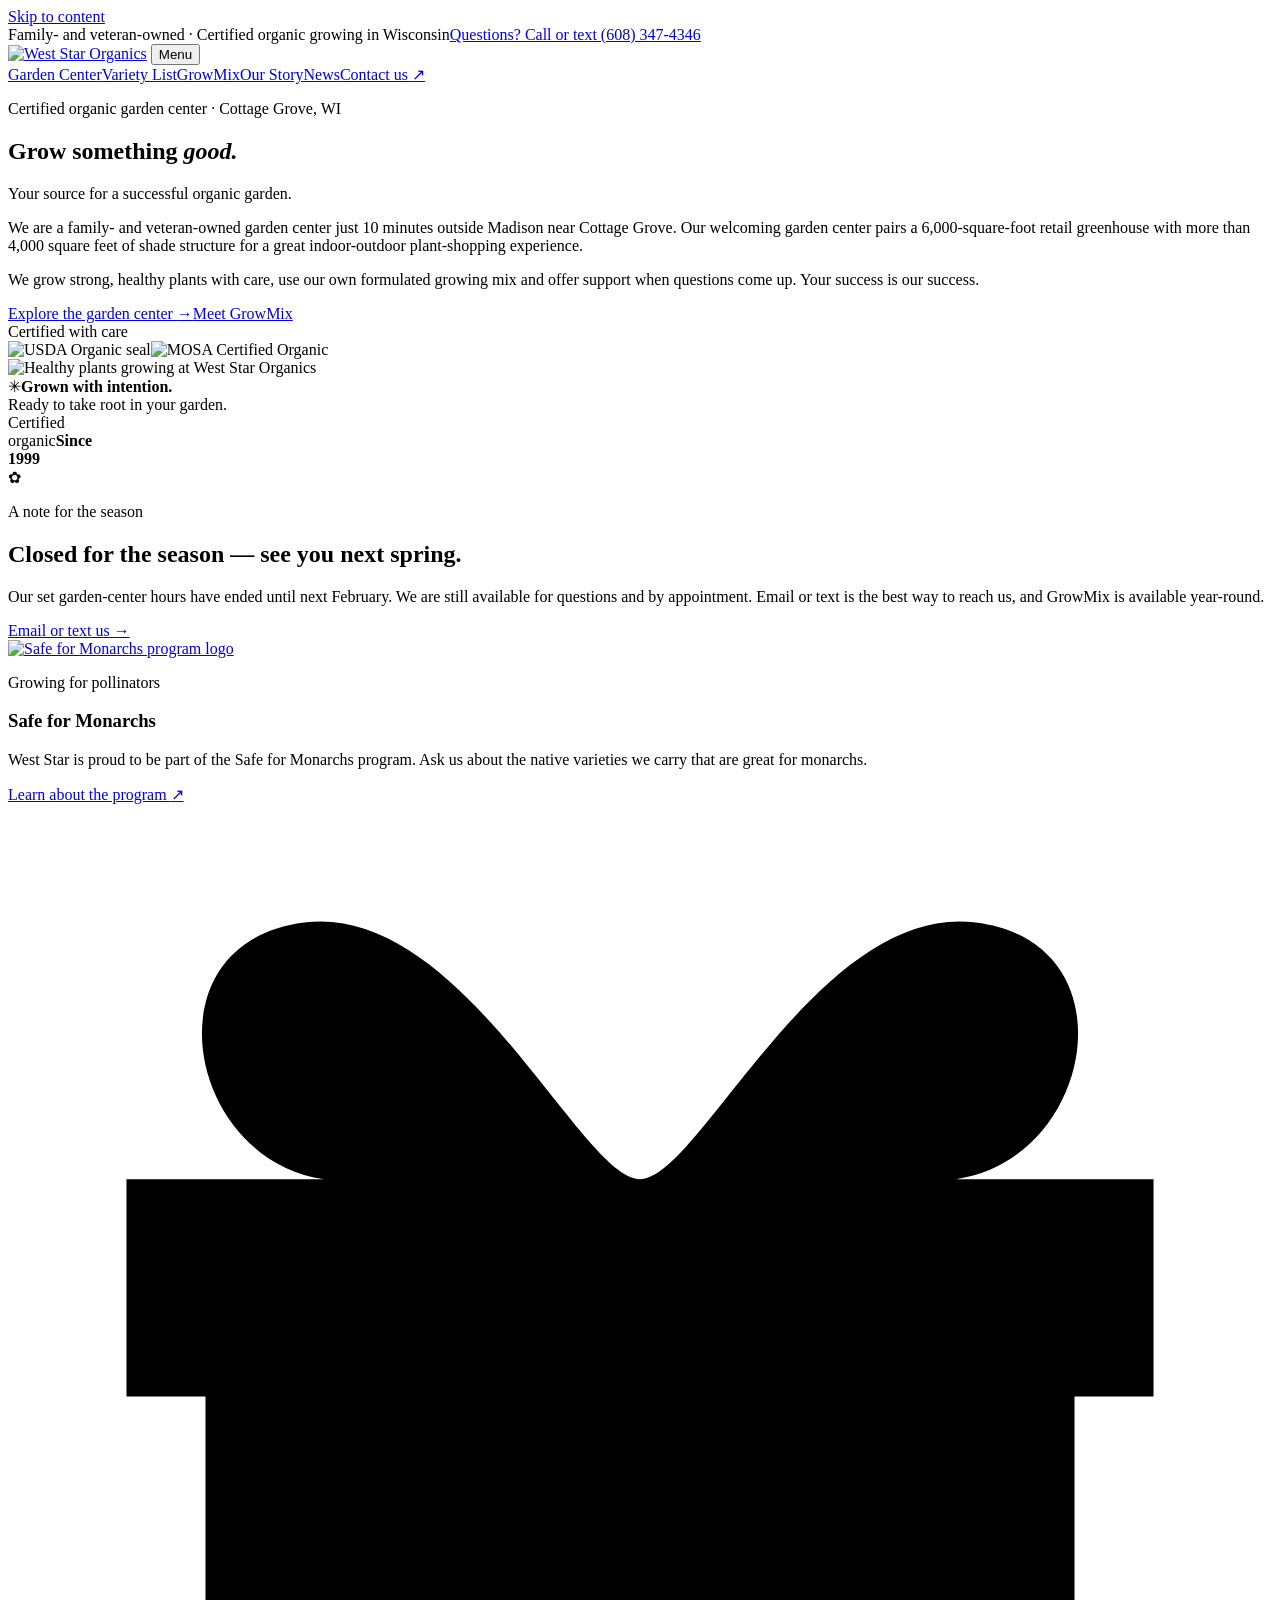
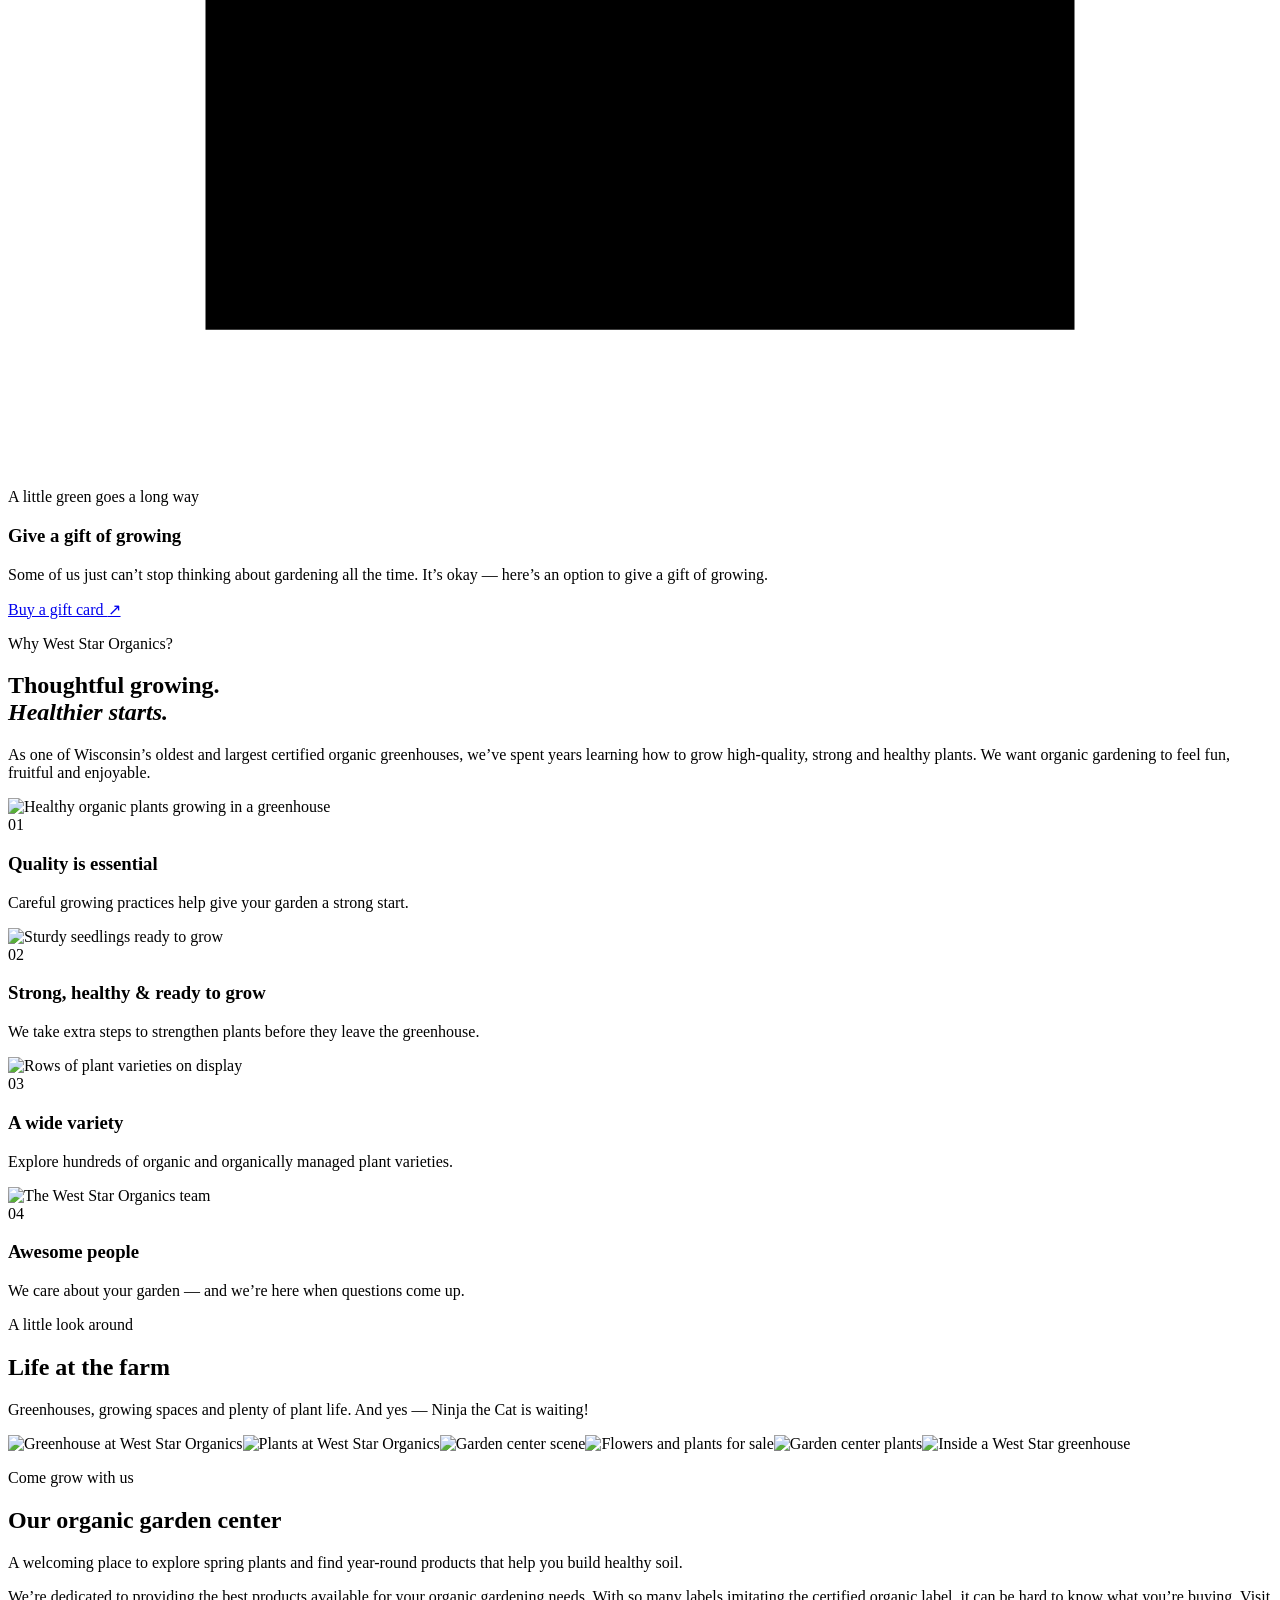
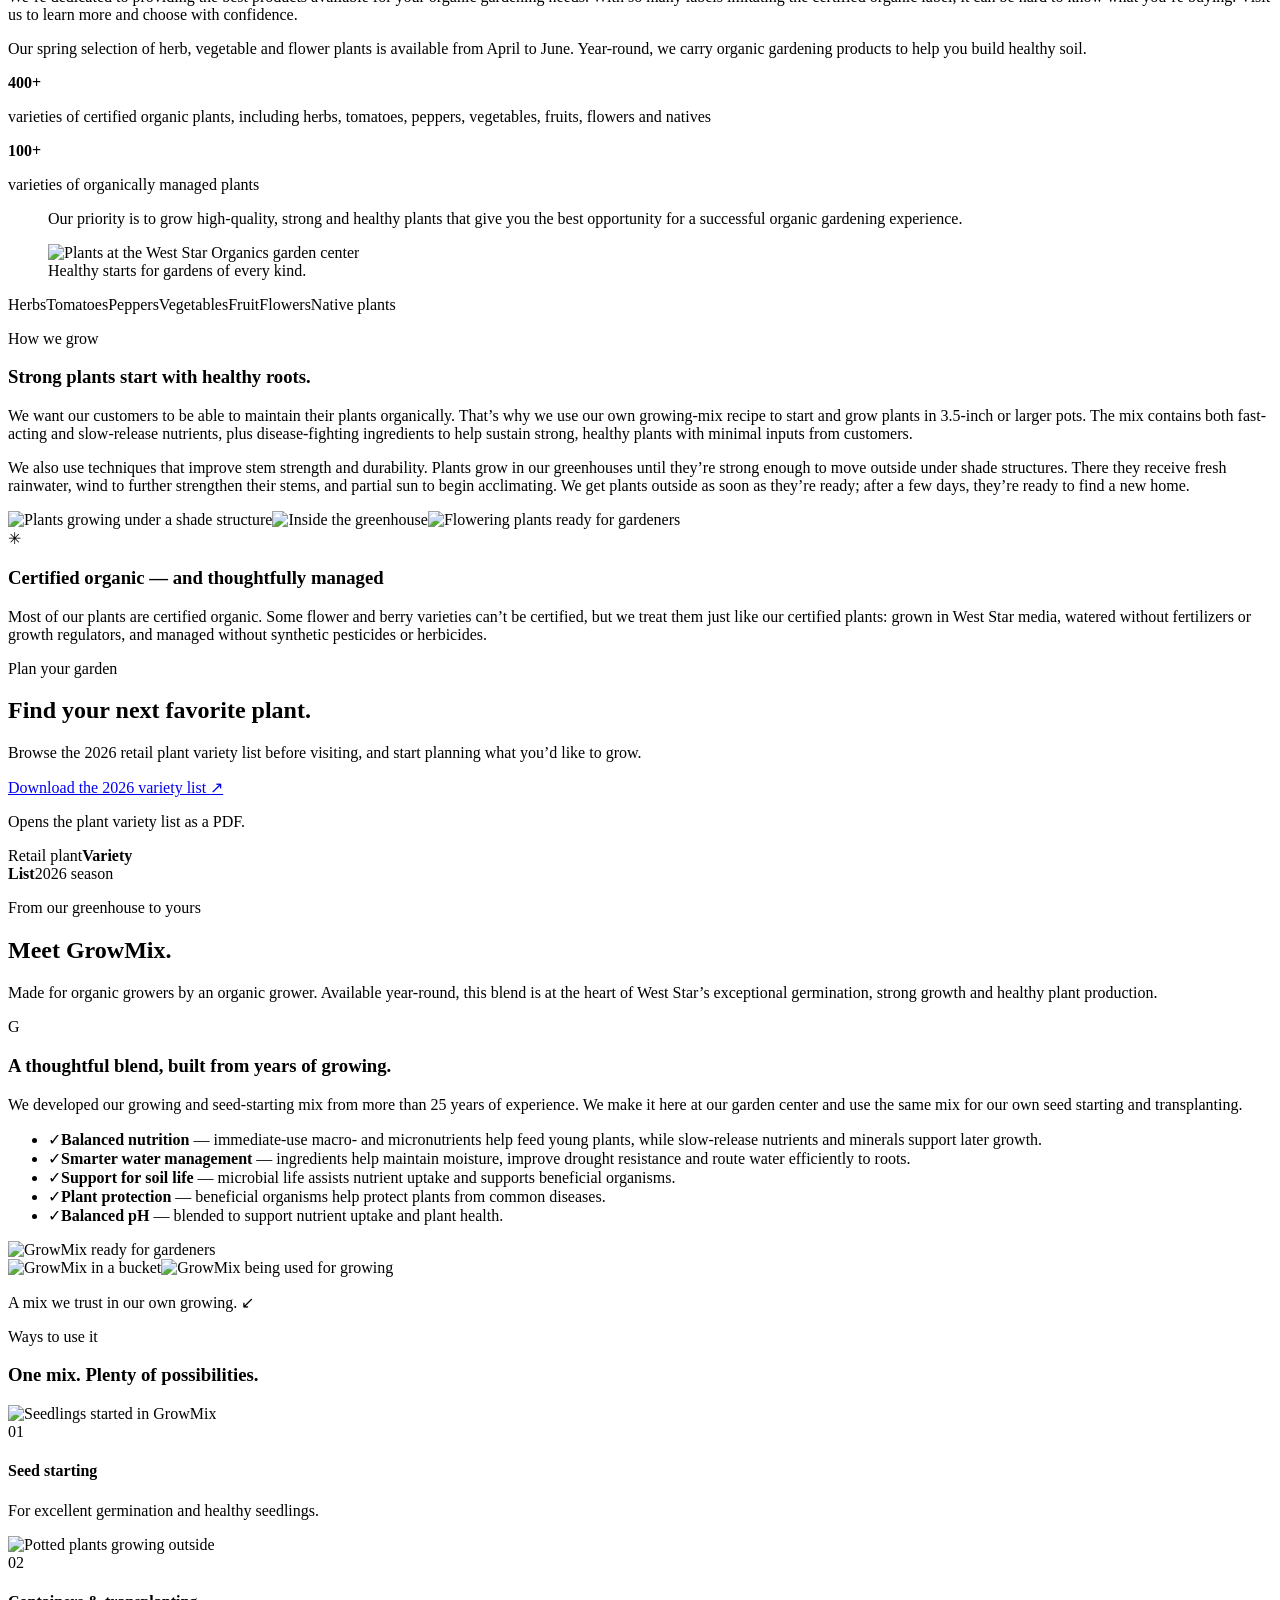
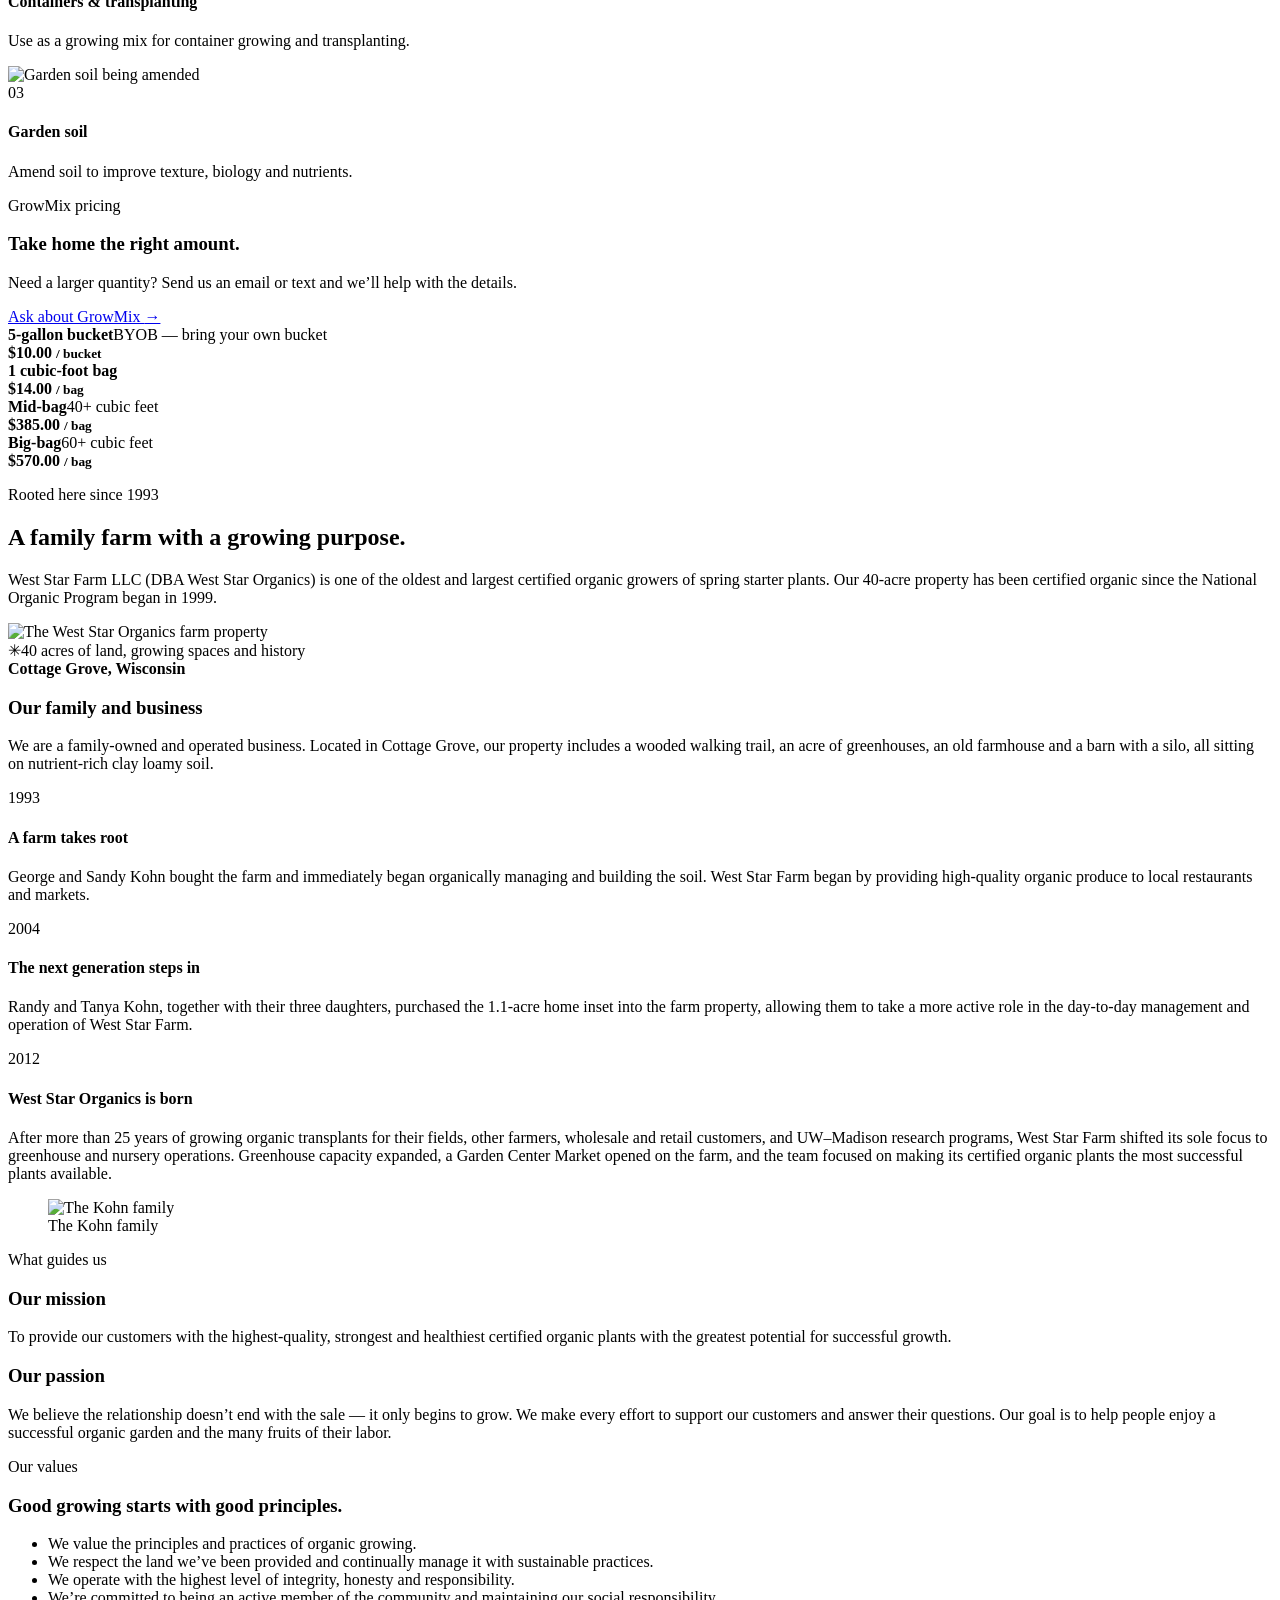
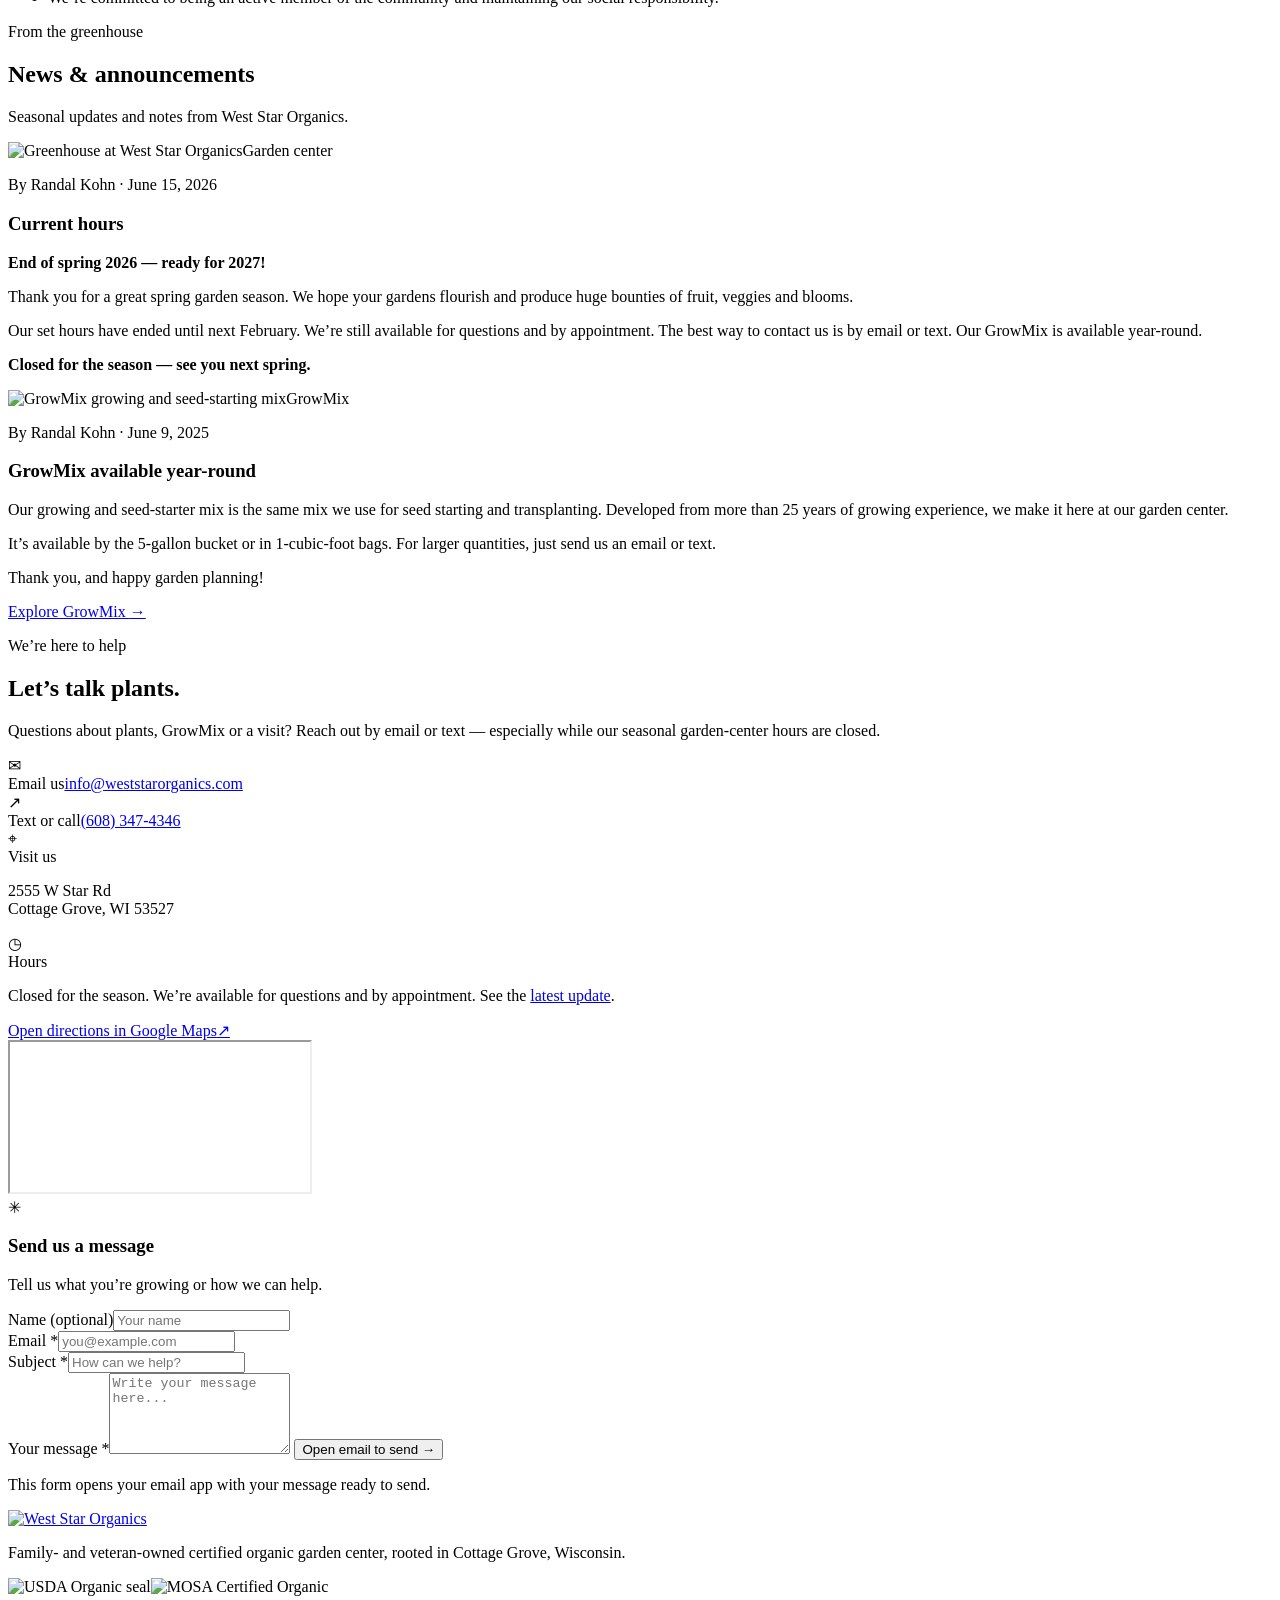
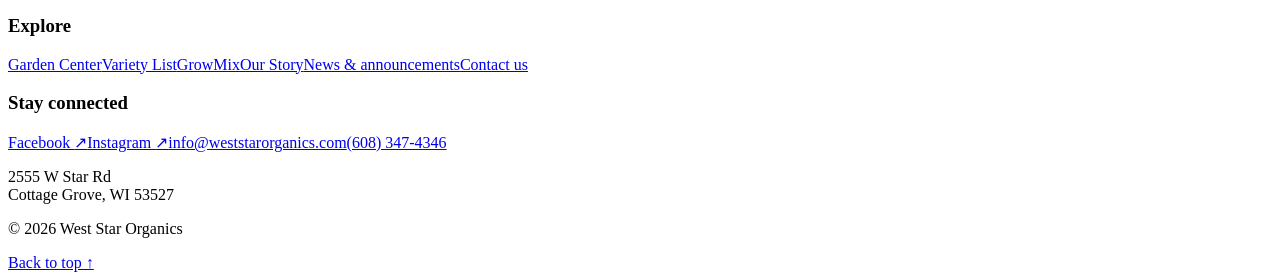
==== index.html @ 3ca97c13 "Build refreshed West Star Organics homepage" ====
<!doctype html>
<html lang="en">
<head>
  <meta charset="utf-8">
  <meta name="viewport" content="width=device-width, initial-scale=1">
  <meta name="theme-color" content="#254124">
  <title>West Star Organics | Certified Organic Plants & GrowMix</title>
  <meta name="description" content="Family- and veteran-owned certified organic garden center near Madison in Cottage Grove, Wisconsin. Explore organic herb, vegetable, fruit, flower and native plants, plus our own GrowMix, made by an organic grower.">
  <meta property="og:title" content="West Star Organics | Certified Organic Plants & GrowMix">
  <meta property="og:description" content="Your source for a successful organic garden. Locally grown organic plants, thoughtful growing practices and our year-round GrowMix.">
  <meta property="og:type" content="website">
  <link rel="preconnect" href="https://fonts.googleapis.com">
  <link rel="preconnect" href="https://fonts.gstatic.com" crossorigin>
  <link href="https://fonts.googleapis.com/css2?family=Nunito+Sans:wght@400;500;600;700;800&family=Young+Serif&display=swap" rel="stylesheet">
  <link rel="stylesheet" href="styles.css">
  <script src="script.js" defer></script>
</head>
<body>
  <a class="skip-link" href="#main">Skip to content</a>
  <div class="topline"><div class="container topline-inner"><span>Family- and veteran-owned · Certified organic growing in Wisconsin</span><a href="tel:+16083474346">Questions? Call or text (608) 347-4346</a></div></div>
  <header class="site-header">
    <div class="container header-inner">
      <a class="brand" href="#home" aria-label="West Star Organics home"><img src="https://www.weststarorganics.com/wp-content/uploads/2023/11/cropped-New_WSOLogo.gif" alt="West Star Organics"></a>
      <button class="menu-toggle" id="menuToggle" type="button" aria-expanded="false" aria-controls="primaryNav"><span class="menu-lines" aria-hidden="true"><i></i><i></i><i></i></span><span>Menu</span></button>
      <nav class="primary-nav" id="primaryNav" aria-label="Main navigation"><a href="#garden-center">Garden Center</a><a href="#variety-list">Variety List</a><a href="#growmix">GrowMix</a><a href="#about">Our Story</a><a href="#blog">News</a><a class="nav-cta" href="#contact">Contact us <span aria-hidden="true">↗</span></a></nav>
    </div>
  </header>
  <main id="main">
    <section class="hero" id="home">
      <div class="hero-orbit hero-orbit-one" aria-hidden="true"></div><div class="hero-orbit hero-orbit-two" aria-hidden="true"></div>
      <div class="container hero-layout">
        <div class="hero-copy">
          <p class="eyebrow"><span class="eyebrow-dot"></span> Certified organic garden center · Cottage Grove, WI</p>
          <h1>Grow something <em>good.</em></h1>
          <p class="hero-subtitle">Your source for a successful organic garden.</p>
          <p class="hero-description">We are a family- and veteran-owned garden center just 10 minutes outside Madison near Cottage Grove. Our welcoming garden center pairs a 6,000-square-foot retail greenhouse with more than 4,000 square feet of shade structure for a great indoor-outdoor plant-shopping experience.</p>
          <p class="hero-description hero-description-secondary">We grow strong, healthy plants with care, use our own formulated growing mix and offer support when questions come up. Your success is our success.</p>
          <div class="button-row"><a class="button button-primary" href="#garden-center">Explore the garden center <span aria-hidden="true">→</span></a><a class="button button-outline" href="#growmix">Meet GrowMix</a></div>
          <div class="certifications" aria-label="Organic certifications"><div class="certifications-label">Certified with care</div><img src="https://www.weststarorganics.com/wp-content/uploads/2023/11/Organic4colorsealGIF-300x300.gif" alt="USDA Organic seal" loading="lazy"><img src="https://www.weststarorganics.com/wp-content/uploads/2023/11/MOSA_CertOrg_Logo_CMYK-300x228.png" alt="MOSA Certified Organic" loading="lazy"></div>
        </div>
        <div class="hero-visual"><div class="hero-image-frame"><img src="https://www.weststarorganics.com/wp-content/uploads/2024/02/MainPageBannerImage-scaled.jpg" alt="Healthy plants growing at West Star Organics" fetchpriority="high"></div><div class="hero-note"><span class="note-mark" aria-hidden="true">✳</span><span><strong>Grown with intention.</strong><br>Ready to take root in your garden.</span></div><div class="hero-roundel" aria-label="The property has been certified organic since 1999"><span>Certified<br>organic</span><b>Since<br>1999</b></div></div>
      </div>
    </section>
    <section class="season-banner" aria-label="Seasonal hours announcement"><div class="container season-layout"><div class="season-icon" aria-hidden="true">✿</div><div class="season-copy"><p class="season-kicker">A note for the season</p><h2>Closed for the season — see you next spring.</h2><p>Our set garden-center hours have ended until next February. We are still available for questions and by appointment. Email or text is the best way to reach us, and GrowMix is available year-round.</p></div><a class="button button-light" href="#contact">Email or text us <span aria-hidden="true">→</span></a></div></section>
    <section class="quick-links section-space-sm" aria-label="Featured information"><div class="container quick-grid">
      <article class="feature-callout monarch-callout"><a class="monarch-logo" href="https://wimonarchs.org/" target="_blank" rel="noopener noreferrer" aria-label="Learn about the Safe for Monarchs program"><img src="https://www.weststarorganics.com/wp-content/uploads/2026/05/Safe-for-Monarchs-logo-1024x1024-1.png" alt="Safe for Monarchs program logo" loading="lazy"></a><div><p class="eyebrow">Growing for pollinators</p><h3>Safe for Monarchs</h3><p>West Star is proud to be part of the Safe for Monarchs program. Ask us about the native varieties we carry that are great for monarchs.</p><a class="text-link" href="https://wimonarchs.org/" target="_blank" rel="noopener noreferrer">Learn about the program <span aria-hidden="true">↗</span></a></div></article>
      <article class="feature-callout gift-callout"><div class="gift-icon" aria-hidden="true"><svg viewBox="0 0 64 64"><path d="M10 28h44v29H10zM6 19h52v11H6zM16 19c-7-1-9-12-1-13 8-1 14 13 17 13M48 19c7-1 9-12 1-13-8-1-14 13-17 13M32 19v38"/></svg></div><div><p class="eyebrow">A little green goes a long way</p><h3>Give a gift of growing</h3><p>Some of us just can’t stop thinking about gardening all the time. It’s okay — here’s an option to give a gift of growing.</p><a class="button button-primary button-small" href="https://app.squareup.com/gift/2GSKMKG7R9ZM4/order" target="_blank" rel="noopener noreferrer">Buy a gift card <span aria-hidden="true">↗</span></a></div></article>
    </div></section>
    <section class="why-section section-space" id="why-west-star"><div class="container"><div class="section-heading section-heading-centered"><p class="eyebrow">Why West Star Organics?</p><h2>Thoughtful growing.<br><em>Healthier starts.</em></h2><p>As one of Wisconsin’s oldest and largest certified organic greenhouses, we’ve spent years learning how to grow high-quality, strong and healthy plants. We want organic gardening to feel fun, fruitful and enjoyable.</p></div>
      <div class="quality-grid">
        <article class="quality-card"><div class="quality-image"><img src="https://www.weststarorganics.com/wp-content/uploads/2023/11/WestStar4.jpg" alt="Healthy organic plants growing in a greenhouse" loading="lazy"></div><div class="quality-text"><span class="quality-number">01</span><h3>Quality is essential</h3><p>Careful growing practices help give your garden a strong start.</p></div></article>
        <article class="quality-card"><div class="quality-image"><img src="https://www.weststarorganics.com/wp-content/uploads/2023/11/WestStar5.jpg" alt="Sturdy seedlings ready to grow" loading="lazy"></div><div class="quality-text"><span class="quality-number">02</span><h3>Strong, healthy & ready to grow</h3><p>We take extra steps to strengthen plants before they leave the greenhouse.</p></div></article>
        <article class="quality-card"><div class="quality-image"><img src="https://www.weststarorganics.com/wp-content/uploads/2023/11/PXL_20220419_125734341-scaled.jpg" alt="Rows of plant varieties on display" loading="lazy"></div><div class="quality-text"><span class="quality-number">03</span><h3>A wide variety</h3><p>Explore hundreds of organic and organically managed plant varieties.</p></div></article>
        <article class="quality-card"><div class="quality-image"><img src="https://www.weststarorganics.com/wp-content/uploads/2023/11/2019Gang.jpg" alt="The West Star Organics team" loading="lazy"></div><div class="quality-text"><span class="quality-number">04</span><h3>Awesome people</h3><p>We care about your garden — and we’re here when questions come up.</p></div></article>
      </div>
    </div></section>
    <section class="farm-gallery section-space-sm" aria-labelledby="farm-gallery-title"><div class="container"><div class="gallery-heading"><div><p class="eyebrow">A little look around</p><h2 id="farm-gallery-title">Life at the farm</h2></div><p>Greenhouses, growing spaces and plenty of plant life. And yes — Ninja the Cat is waiting!</p></div><div class="farm-grid">
      <img class="farm-photo farm-photo-tall" src="https://www.weststarorganics.com/wp-content/uploads/2023/11/WestStar3-1024x768.jpg" alt="Greenhouse at West Star Organics" loading="lazy"><img class="farm-photo" src="https://www.weststarorganics.com/wp-content/uploads/2023/11/WestStar2.jpg" alt="Plants at West Star Organics" loading="lazy"><img class="farm-photo" src="https://www.weststarorganics.com/wp-content/uploads/2023/11/IMG_6081-1024x1024.jpg" alt="Garden center scene" loading="lazy"><img class="farm-photo" src="https://www.weststarorganics.com/wp-content/uploads/2023/11/IMG_0587-1024x768.jpg" alt="Flowers and plants for sale" loading="lazy"><img class="farm-photo farm-photo-wide" src="https://www.weststarorganics.com/wp-content/uploads/2023/11/2-1024x768.jpg" alt="Garden center plants" loading="lazy"><img class="farm-photo" src="https://www.weststarorganics.com/wp-content/uploads/2023/11/WestStarGH6Full-1024x768.jpg" alt="Inside a West Star greenhouse" loading="lazy">
    </div></div></section>
    <section class="garden-section section-space" id="garden-center"><div class="container"><div class="section-intro-row"><div><p class="eyebrow">Come grow with us</p><h2>Our organic garden center</h2></div><p class="section-intro">A welcoming place to explore spring plants and find year-round products that help you build healthy soil.</p></div>
      <div class="garden-layout"><div class="garden-copy"><p>We’re dedicated to providing the best products available for your organic gardening needs. With so many labels imitating the certified organic label, it can be hard to know what you’re buying. Visit us to learn more and choose with confidence.</p><p>Our spring selection of herb, vegetable and flower plants is available from April to June. Year-round, we carry organic gardening products to help you build healthy soil.</p><div class="plant-stats"><div class="plant-stat"><strong>400<span>+</span></strong><p>varieties of certified organic plants, including herbs, tomatoes, peppers, vegetables, fruits, flowers and natives</p></div><div class="plant-stat"><strong>100<span>+</span></strong><p>varieties of organically managed plants</p></div></div><blockquote>Our priority is to grow high-quality, strong and healthy plants that give you the best opportunity for a successful organic gardening experience.</blockquote></div><figure class="garden-image-wrap"><img src="https://www.weststarorganics.com/wp-content/uploads/2023/12/IMG_4866.jpg" alt="Plants at the West Star Organics garden center" loading="lazy"><figcaption>Healthy starts for gardens of every kind.</figcaption></figure></div>
      <div class="plant-types" aria-label="Plant categories"><span>Herbs</span><span>Tomatoes</span><span>Peppers</span><span>Vegetables</span><span>Fruit</span><span>Flowers</span><span>Native plants</span></div>
      <div class="growing-method"><div class="growing-text"><p class="eyebrow">How we grow</p><h3>Strong plants start with healthy roots.</h3><p>We want our customers to be able to maintain their plants organically. That’s why we use our own growing-mix recipe to start and grow plants in 3.5-inch or larger pots. The mix contains both fast-acting and slow-release nutrients, plus disease-fighting ingredients to help sustain strong, healthy plants with minimal inputs from customers.</p><p>We also use techniques that improve stem strength and durability. Plants grow in our greenhouses until they’re strong enough to move outside under shade structures. There they receive fresh rainwater, wind to further strengthen their stems, and partial sun to begin acclimating. We get plants outside as soon as they’re ready; after a few days, they’re ready to find a new home.</p></div><div class="growing-photos"><img src="https://www.weststarorganics.com/wp-content/uploads/2023/12/IMG_5267.jpg" alt="Plants growing under a shade structure" loading="lazy"><img src="https://www.weststarorganics.com/wp-content/uploads/2023/12/WestStar3-1024x768.jpg" alt="Inside the greenhouse" loading="lazy"><img src="https://www.weststarorganics.com/wp-content/uploads/2023/11/IMG_0587-1024x768.jpg" alt="Flowering plants ready for gardeners" loading="lazy"></div></div>
      <div class="organic-note"><div class="organic-note-mark" aria-hidden="true">✳</div><div><h3>Certified organic — and thoughtfully managed</h3><p>Most of our plants are certified organic. Some flower and berry varieties can’t be certified, but we treat them just like our certified plants: grown in West Star media, watered without fertilizers or growth regulators, and managed without synthetic pesticides or herbicides.</p></div></div>
    </div></section>
    <section class="variety-section section-space" id="variety-list"><div class="container variety-layout"><div class="variety-copy"><p class="eyebrow eyebrow-light">Plan your garden</p><h2>Find your next favorite plant.</h2><p>Browse the 2026 retail plant variety list before visiting, and start planning what you’d like to grow.</p><a class="button button-light" href="https://www.weststarorganics.com/wp-content/uploads/2026/02/2026-WSO-Retail-Plant-Variety-List-Final_v2-1.pdf" target="_blank" rel="noopener noreferrer">Download the 2026 variety list <span aria-hidden="true">↗</span></a><p class="small-note">Opens the plant variety list as a PDF.</p></div><div class="variety-art" aria-hidden="true"><div class="leaf-stem stem-a"><i></i><i></i><i></i><i></i><i></i></div><div class="leaf-stem stem-b"><i></i><i></i><i></i><i></i></div><div class="variety-stamp"><span>Retail plant</span><strong>Variety<br>List</strong><span>2026 season</span></div></div></div></section>
    <section class="growmix-section section-space" id="growmix"><div class="container"><div class="section-intro-row growmix-header"><div><p class="eyebrow">From our greenhouse to yours</p><h2>Meet GrowMix.</h2></div><p class="section-intro">Made for organic growers by an organic grower. Available year-round, this blend is at the heart of West Star’s exceptional germination, strong growth and healthy plant production.</p></div>
      <div class="growmix-main"><div class="growmix-copy"><div class="growmix-lead-mark" aria-hidden="true">G</div><h3>A thoughtful blend, built from years of growing.</h3><p>We developed our growing and seed-starting mix from more than 25 years of experience. We make it here at our garden center and use the same mix for our own seed starting and transplanting.</p><ul class="benefit-list"><li><span class="benefit-icon" aria-hidden="true">✓</span><span><strong>Balanced nutrition</strong> — immediate-use macro- and micronutrients help feed young plants, while slow-release nutrients and minerals support later growth.</span></li><li><span class="benefit-icon" aria-hidden="true">✓</span><span><strong>Smarter water management</strong> — ingredients help maintain moisture, improve drought resistance and route water efficiently to roots.</span></li><li><span class="benefit-icon" aria-hidden="true">✓</span><span><strong>Support for soil life</strong> — microbial life assists nutrient uptake and supports beneficial organisms.</span></li><li><span class="benefit-icon" aria-hidden="true">✓</span><span><strong>Plant protection</strong> — beneficial organisms help protect plants from common diseases.</span></li><li><span class="benefit-icon" aria-hidden="true">✓</span><span><strong>Balanced pH</strong> — blended to support nutrient uptake and plant health.</span></li></ul></div>
        <div class="growmix-visual"><img class="growmix-main-img" src="https://www.weststarorganics.com/wp-content/uploads/2023/11/GrowMix1-1024x768.jpg" alt="GrowMix ready for gardeners" loading="lazy"><div class="growmix-mini-photos"><img src="https://www.weststarorganics.com/wp-content/uploads/2023/11/GrowMix2-1024x768.jpg" alt="GrowMix in a bucket" loading="lazy"><img src="https://www.weststarorganics.com/wp-content/uploads/2023/11/File_000.jpeg" alt="GrowMix being used for growing" loading="lazy"></div><p class="handwritten-note">A mix we trust in our own growing. <span aria-hidden="true">↙</span></p></div>
      </div>
      <div class="growmix-uses"><div class="uses-heading"><p class="eyebrow">Ways to use it</p><h3>One mix. Plenty of possibilities.</h3></div><div class="uses-grid">
        <article class="use-card"><img src="https://www.weststarorganics.com/wp-content/uploads/2023/11/IMG_4386.jpg" alt="Seedlings started in GrowMix" loading="lazy"><div><span>01</span><h4>Seed starting</h4><p>For excellent germination and healthy seedlings.</p></div></article>
        <article class="use-card"><img src="https://www.weststarorganics.com/wp-content/uploads/2023/11/photo-of-person-sitting-near-potted-plants-1024x683.jpeg" alt="Potted plants growing outside" loading="lazy"><div><span>02</span><h4>Containers & transplanting</h4><p>Use as a growing mix for container growing and transplanting.</p></div></article>
        <article class="use-card"><img src="https://www.weststarorganics.com/wp-content/uploads/2023/11/AaronRodgersGH-1024x765.jpg" alt="Garden soil being amended" loading="lazy"><div><span>03</span><h4>Garden soil</h4><p>Amend soil to improve texture, biology and nutrients.</p></div></article>
      </div></div>
      <div class="pricing-panel"><div class="pricing-intro"><p class="eyebrow">GrowMix pricing</p><h3>Take home the right amount.</h3><p>Need a larger quantity? Send us an email or text and we’ll help with the details.</p><a class="text-link" href="#contact">Ask about GrowMix <span aria-hidden="true">→</span></a></div><div class="price-list" role="table" aria-label="GrowMix pricing">
        <div class="price-row" role="row"><div role="cell"><strong>5-gallon bucket</strong><span>BYOB — bring your own bucket</span></div><b role="cell">$10.00 <small>/ bucket</small></b></div>
        <div class="price-row" role="row"><div role="cell"><strong>1 cubic-foot bag</strong></div><b role="cell">$14.00 <small>/ bag</small></b></div>
        <div class="price-row" role="row"><div role="cell"><strong>Mid-bag</strong><span>40+ cubic feet</span></div><b role="cell">$385.00 <small>/ bag</small></b></div>
        <div class="price-row" role="row"><div role="cell"><strong>Big-bag</strong><span>60+ cubic feet</span></div><b role="cell">$570.00 <small>/ bag</small></b></div>
      </div></div>
    </div></section>
    <section class="about-section section-space" id="about"><div class="container">
      <div class="about-intro"><div><p class="eyebrow">Rooted here since 1993</p><h2>A family farm with a growing purpose.</h2></div><p>West Star Farm LLC (DBA West Star Organics) is one of the oldest and largest certified organic growers of spring starter plants. Our 40-acre property has been certified organic since the National Organic Program began in 1999.</p></div>
      <div class="about-location-grid"><div class="about-landscape"><img src="https://www.weststarorganics.com/wp-content/uploads/2023/12/IMG_20161115_163325707_HDR-scaled.jpg" alt="The West Star Organics farm property" loading="lazy"><div class="landscape-caption"><span class="caption-symbol" aria-hidden="true">✳</span><span>40 acres of land, growing spaces and history<br><strong>Cottage Grove, Wisconsin</strong></span></div></div><div class="about-detail"><h3>Our family and business</h3><p>We are a family-owned and operated business. Located in Cottage Grove, our property includes a wooded walking trail, an acre of greenhouses, an old farmhouse and a barn with a silo, all sitting on nutrient-rich clay loamy soil.</p>
        <div class="timeline"><article class="timeline-item"><span class="timeline-year">1993</span><div><h4>A farm takes root</h4><p>George and Sandy Kohn bought the farm and immediately began organically managing and building the soil. West Star Farm began by providing high-quality organic produce to local restaurants and markets.</p></div></article><article class="timeline-item"><span class="timeline-year">2004</span><div><h4>The next generation steps in</h4><p>Randy and Tanya Kohn, together with their three daughters, purchased the 1.1-acre home inset into the farm property, allowing them to take a more active role in the day-to-day management and operation of West Star Farm.</p></div></article><article class="timeline-item"><span class="timeline-year">2012</span><div><h4>West Star Organics is born</h4><p>After more than 25 years of growing organic transplants for their fields, other farmers, wholesale and retail customers, and UW–Madison research programs, West Star Farm shifted its sole focus to greenhouse and nursery operations. Greenhouse capacity expanded, a Garden Center Market opened on the farm, and the team focused on making its certified organic plants the most successful plants available.</p></div></article></div>
      </div></div>
      <figure class="family-photo"><img src="https://www.weststarorganics.com/wp-content/uploads/2023/12/DSC_0213-scaled.jpg" alt="The Kohn family" loading="lazy"><figcaption>The Kohn family</figcaption></figure>
      <div class="mission-values-grid"><article class="mission-card"><p class="eyebrow eyebrow-light">What guides us</p><h3>Our mission</h3><p>To provide our customers with the highest-quality, strongest and healthiest certified organic plants with the greatest potential for successful growth.</p><div class="mission-divider"></div><h3>Our passion</h3><p>We believe the relationship doesn’t end with the sale — it only begins to grow. We make every effort to support our customers and answer their questions. Our goal is to help people enjoy a successful organic garden and the many fruits of their labor.</p></article><div class="values-panel"><p class="eyebrow">Our values</p><h3>Good growing starts with good principles.</h3><ul class="values-list"><li>We value the principles and practices of organic growing.</li><li>We respect the land we’ve been provided and continually manage it with sustainable practices.</li><li>We operate with the highest level of integrity, honesty and responsibility.</li><li>We’re committed to being an active member of the community and maintaining our social responsibility.</li></ul></div></div>
    </div></section>
    <section class="news-section section-space" id="blog"><div class="container"><div class="section-intro-row news-heading"><div><p class="eyebrow">From the greenhouse</p><h2>News & announcements</h2></div><p class="section-intro">Seasonal updates and notes from West Star Organics.</p></div><div class="news-grid">
      <article class="news-card news-card-featured"><div class="news-image"><img src="https://www.weststarorganics.com/wp-content/uploads/2023/11/WestStarGH6Full-1024x768.jpg" alt="Greenhouse at West Star Organics" loading="lazy"><span class="news-category">Garden center</span></div><div class="news-content"><p class="news-meta">By Randal Kohn <span>·</span> June 15, 2026</p><h3>Current hours</h3><p><strong>End of spring 2026 — ready for 2027!</strong></p><p>Thank you for a great spring garden season. We hope your gardens flourish and produce huge bounties of fruit, veggies and blooms.</p><p>Our set hours have ended until next February. We’re still available for questions and by appointment. The best way to contact us is by email or text. Our GrowMix is available year-round.</p><p><strong>Closed for the season — see you next spring.</strong></p></div></article>
      <article class="news-card"><div class="news-image"><img src="https://www.weststarorganics.com/wp-content/uploads/2023/11/GrowMix1-1024x768.jpg" alt="GrowMix growing and seed-starting mix" loading="lazy"><span class="news-category">GrowMix</span></div><div class="news-content"><p class="news-meta">By Randal Kohn <span>·</span> June 9, 2025</p><h3>GrowMix available year-round</h3><p>Our growing and seed-starter mix is the same mix we use for seed starting and transplanting. Developed from more than 25 years of growing experience, we make it here at our garden center.</p><p>It’s available by the 5-gallon bucket or in 1-cubic-foot bags. For larger quantities, just send us an email or text.</p><p>Thank you, and happy garden planning!</p><a class="text-link" href="#growmix">Explore GrowMix <span aria-hidden="true">→</span></a></div></article>
    </div></div></section>
    <section class="contact-section section-space" id="contact"><div class="container">
      <div class="contact-heading"><p class="eyebrow eyebrow-light">We’re here to help</p><h2>Let’s talk plants.</h2><p>Questions about plants, GrowMix or a visit? Reach out by email or text — especially while our seasonal garden-center hours are closed.</p></div>
      <div class="contact-layout"><div class="contact-details">
        <div class="contact-detail"><span class="contact-symbol" aria-hidden="true">✉</span><div><span>Email us</span><a href="mailto:info@weststarorganics.com">info@weststarorganics.com</a></div></div>
        <div class="contact-detail"><span class="contact-symbol" aria-hidden="true">↗</span><div><span>Text or call</span><a href="tel:+16083474346">(608) 347-4346</a></div></div>
        <div class="contact-detail"><span class="contact-symbol" aria-hidden="true">⌖</span><div><span>Visit us</span><p>2555 W Star Rd<br>Cottage Grove, WI 53527</p></div></div>
        <div class="contact-detail"><span class="contact-symbol" aria-hidden="true">◷</span><div><span>Hours</span><p>Closed for the season. We’re available for questions and by appointment. See the <a class="contact-inline-link" href="#blog">latest update</a>.</p></div></div>
        <a class="map-link" href="https://www.google.com/maps?q=2555+W+Star+Rd,+Cottage+Grove,+WI+53527" target="_blank" rel="noopener noreferrer"><span>Open directions in Google Maps</span><span aria-hidden="true">↗</span></a>
        <div class="map-frame"><iframe title="Map to West Star Organics in Cottage Grove, Wisconsin" loading="lazy" src="https://www.google.com/maps?q=2555+W+Star+Rd,+Cottage+Grove,+WI+53527&amp;output=embed" referrerpolicy="no-referrer-when-downgrade"></iframe></div>
      </div>
      <form class="contact-form" id="contactForm"><div class="form-topline"><span class="form-leaf" aria-hidden="true">✳</span><div><h3>Send us a message</h3><p>Tell us what you’re growing or how we can help.</p></div></div>
        <label for="contactName">Name <span class="optional">(optional)</span></label><input id="contactName" name="name" type="text" autocomplete="name" placeholder="Your name">
        <div class="form-two-col"><div><label for="contactEmail">Email <span aria-hidden="true">*</span></label><input id="contactEmail" name="email" type="email" autocomplete="email" required placeholder="you@example.com"></div><div><label for="contactSubject">Subject <span aria-hidden="true">*</span></label><input id="contactSubject" name="subject" type="text" required placeholder="How can we help?"></div></div>
        <label for="contactMessage">Your message <span aria-hidden="true">*</span></label><textarea id="contactMessage" name="message" required rows="5" placeholder="Write your message here..."></textarea>
        <button class="button button-primary form-submit" type="submit">Open email to send <span aria-hidden="true">→</span></button><p class="form-note" id="formMessage" role="status" aria-live="polite">This form opens your email app with your message ready to send.</p>
      </form></div>
    </div></section>
  </main>
  <footer class="site-footer"><div class="container footer-main">
    <div class="footer-brand-column"><a class="footer-brand" href="#home"><img src="https://www.weststarorganics.com/wp-content/uploads/2023/11/cropped-New_WSOLogo.gif" alt="West Star Organics"></a><p>Family- and veteran-owned certified organic garden center, rooted in Cottage Grove, Wisconsin.</p><div class="footer-certifications"><img src="https://www.weststarorganics.com/wp-content/uploads/2023/11/Organic4colorsealGIF-300x300.gif" alt="USDA Organic seal" loading="lazy"><img src="https://www.weststarorganics.com/wp-content/uploads/2023/11/MOSA_CertOrg_Logo_CMYK-300x228.png" alt="MOSA Certified Organic" loading="lazy"></div></div>
    <div class="footer-nav-column"><h3>Explore</h3><a href="#garden-center">Garden Center</a><a href="#variety-list">Variety List</a><a href="#growmix">GrowMix</a><a href="#about">Our Story</a><a href="#blog">News & announcements</a><a href="#contact">Contact us</a></div>
    <div class="footer-contact-column"><h3>Stay connected</h3><a href="https://www.facebook.com/weststarorganics/" target="_blank" rel="noopener noreferrer">Facebook <span aria-hidden="true">↗</span></a><a href="https://www.instagram.com/weststarorganics/" target="_blank" rel="noopener noreferrer">Instagram <span aria-hidden="true">↗</span></a><a href="mailto:info@weststarorganics.com">info@weststarorganics.com</a><a href="tel:+16083474346">(608) 347-4346</a><p>2555 W Star Rd<br>Cottage Grove, WI 53527</p></div>
  </div><div class="container footer-bottom"><p>© 2026 West Star Organics</p><a href="#home">Back to top ↑</a></div></footer>
</body>
</html>
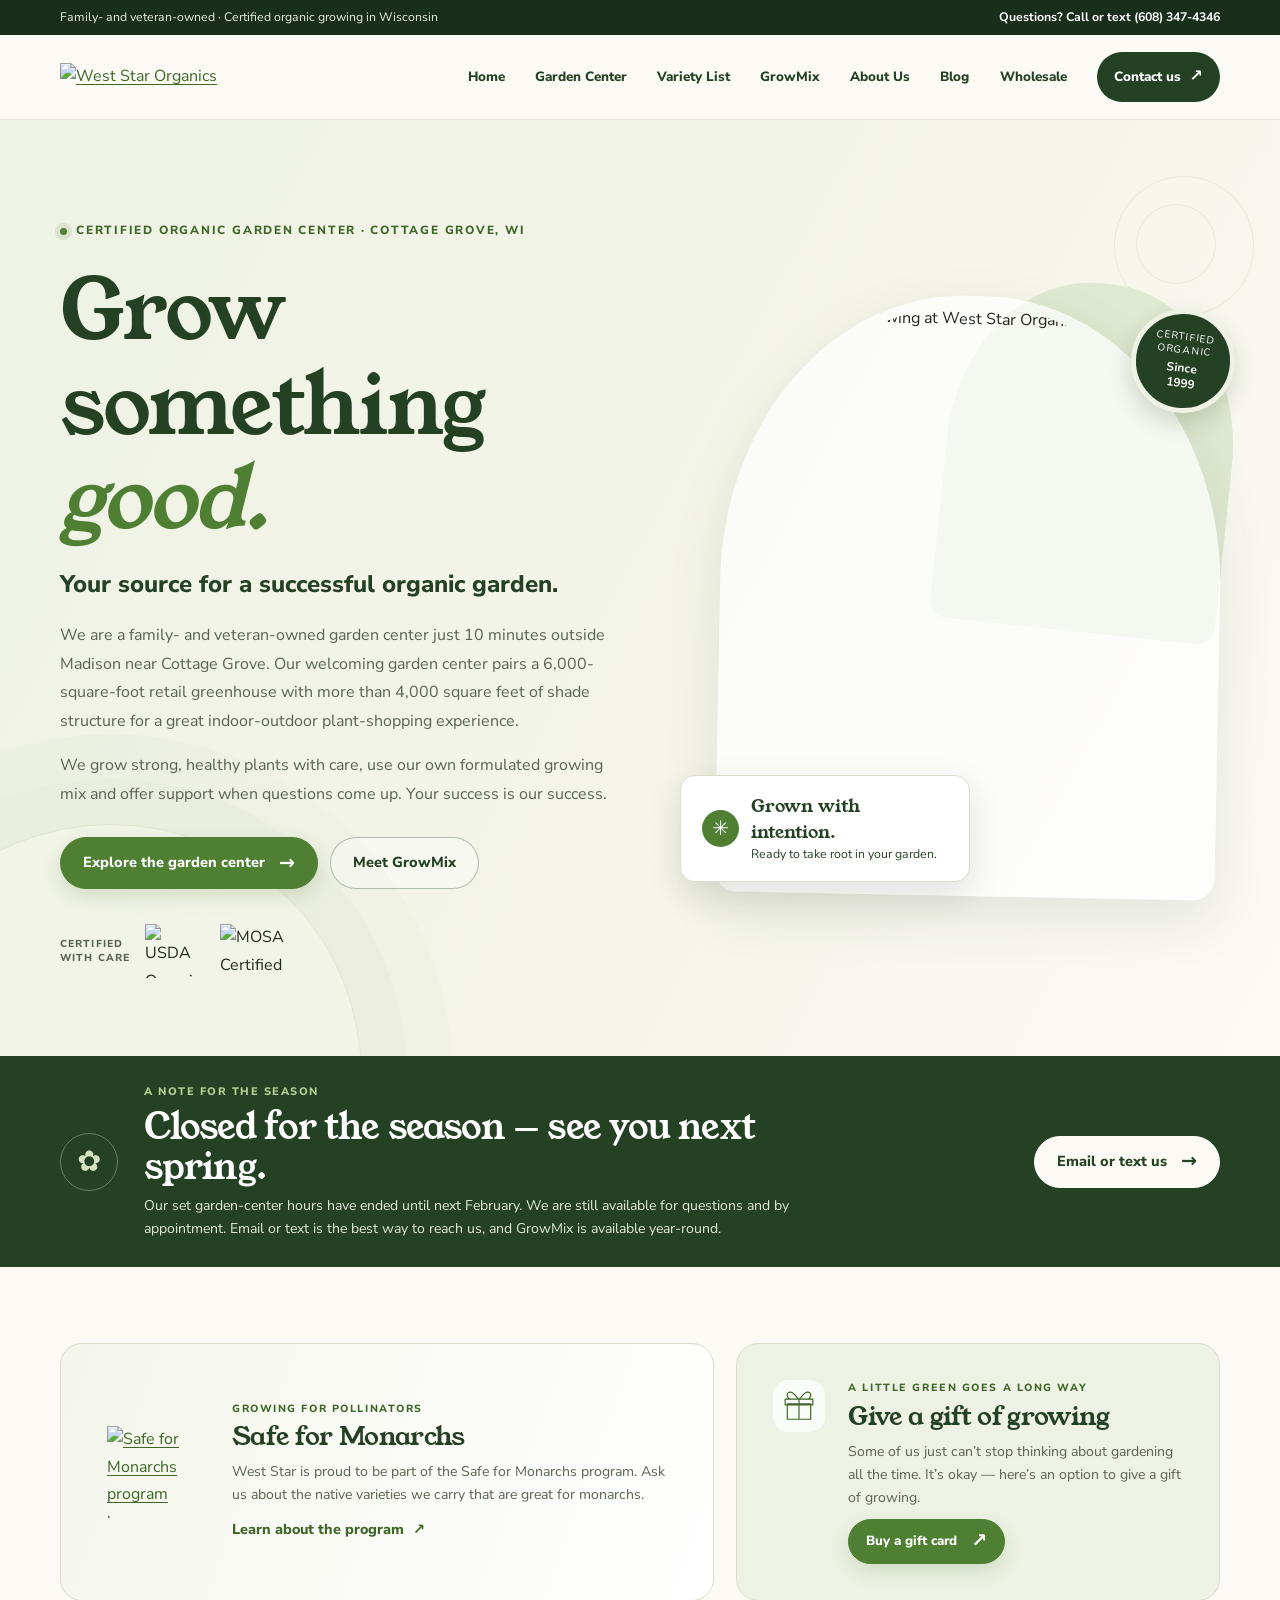
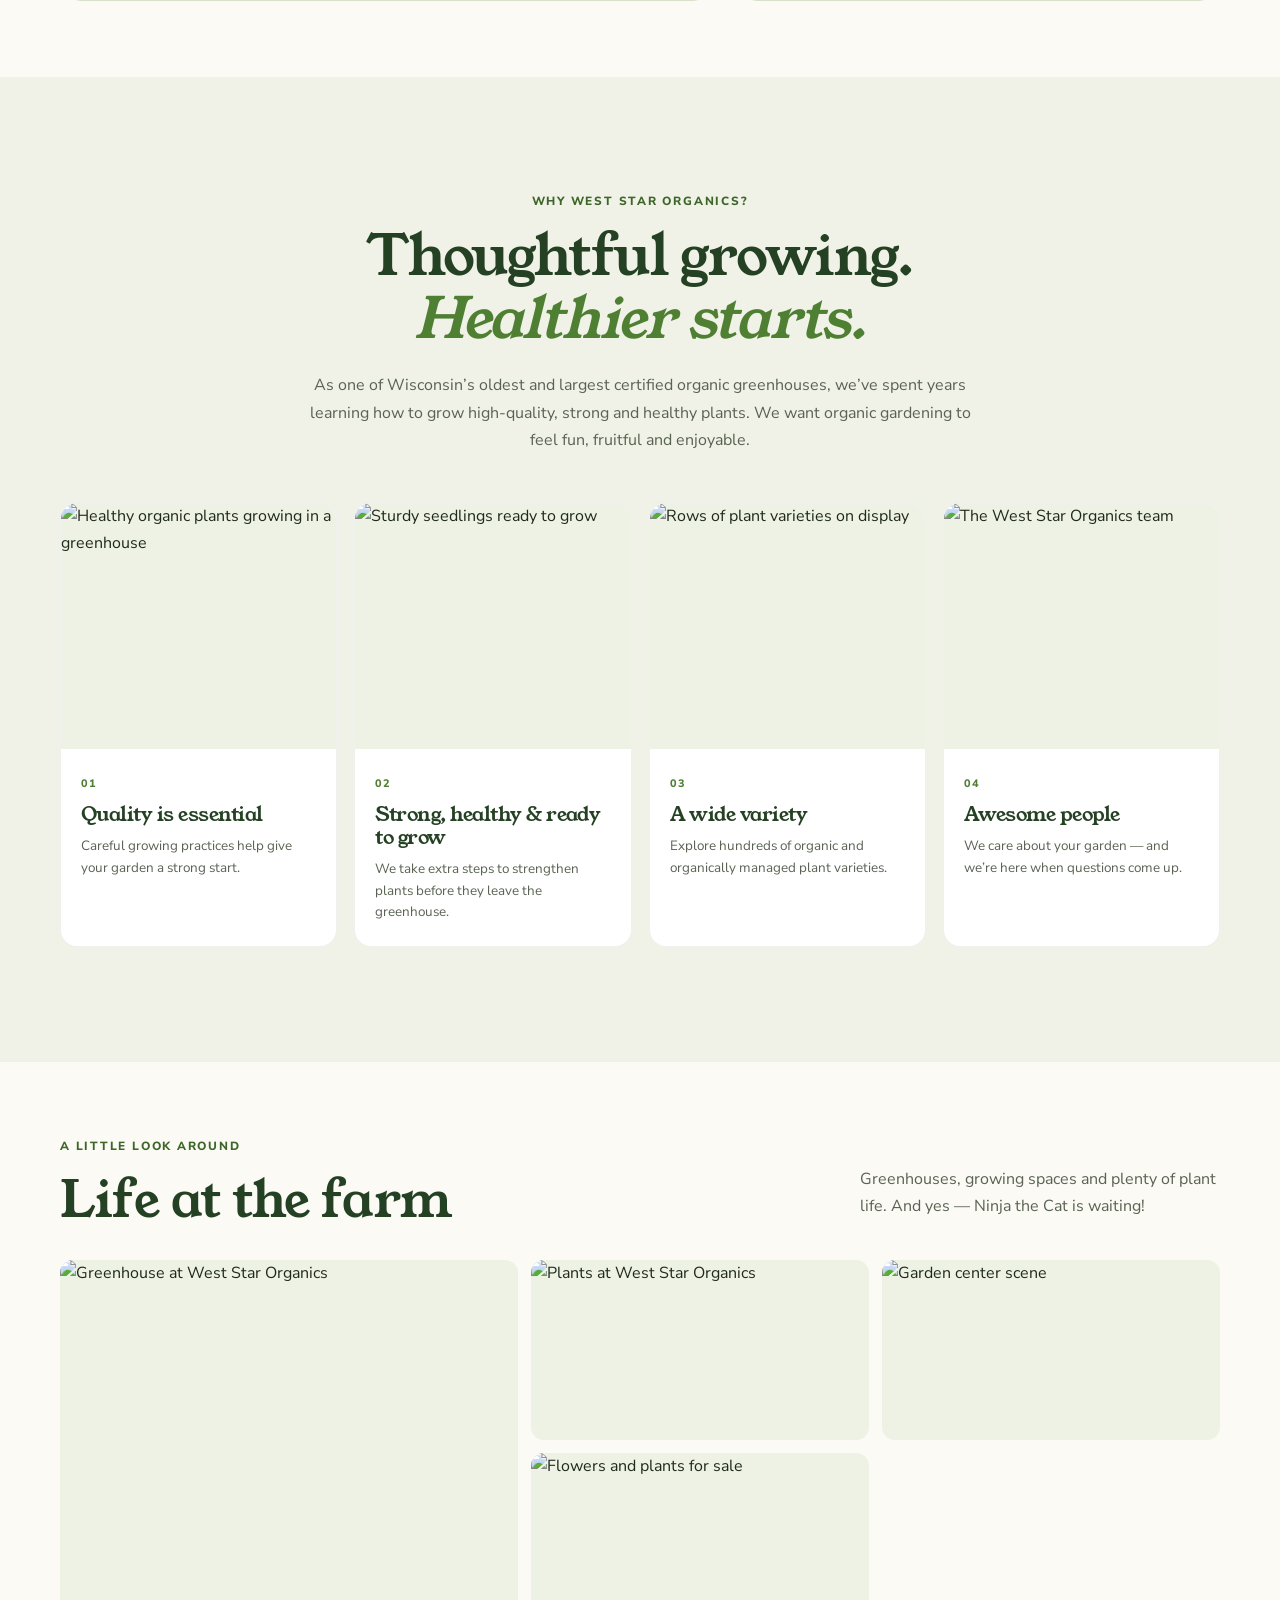
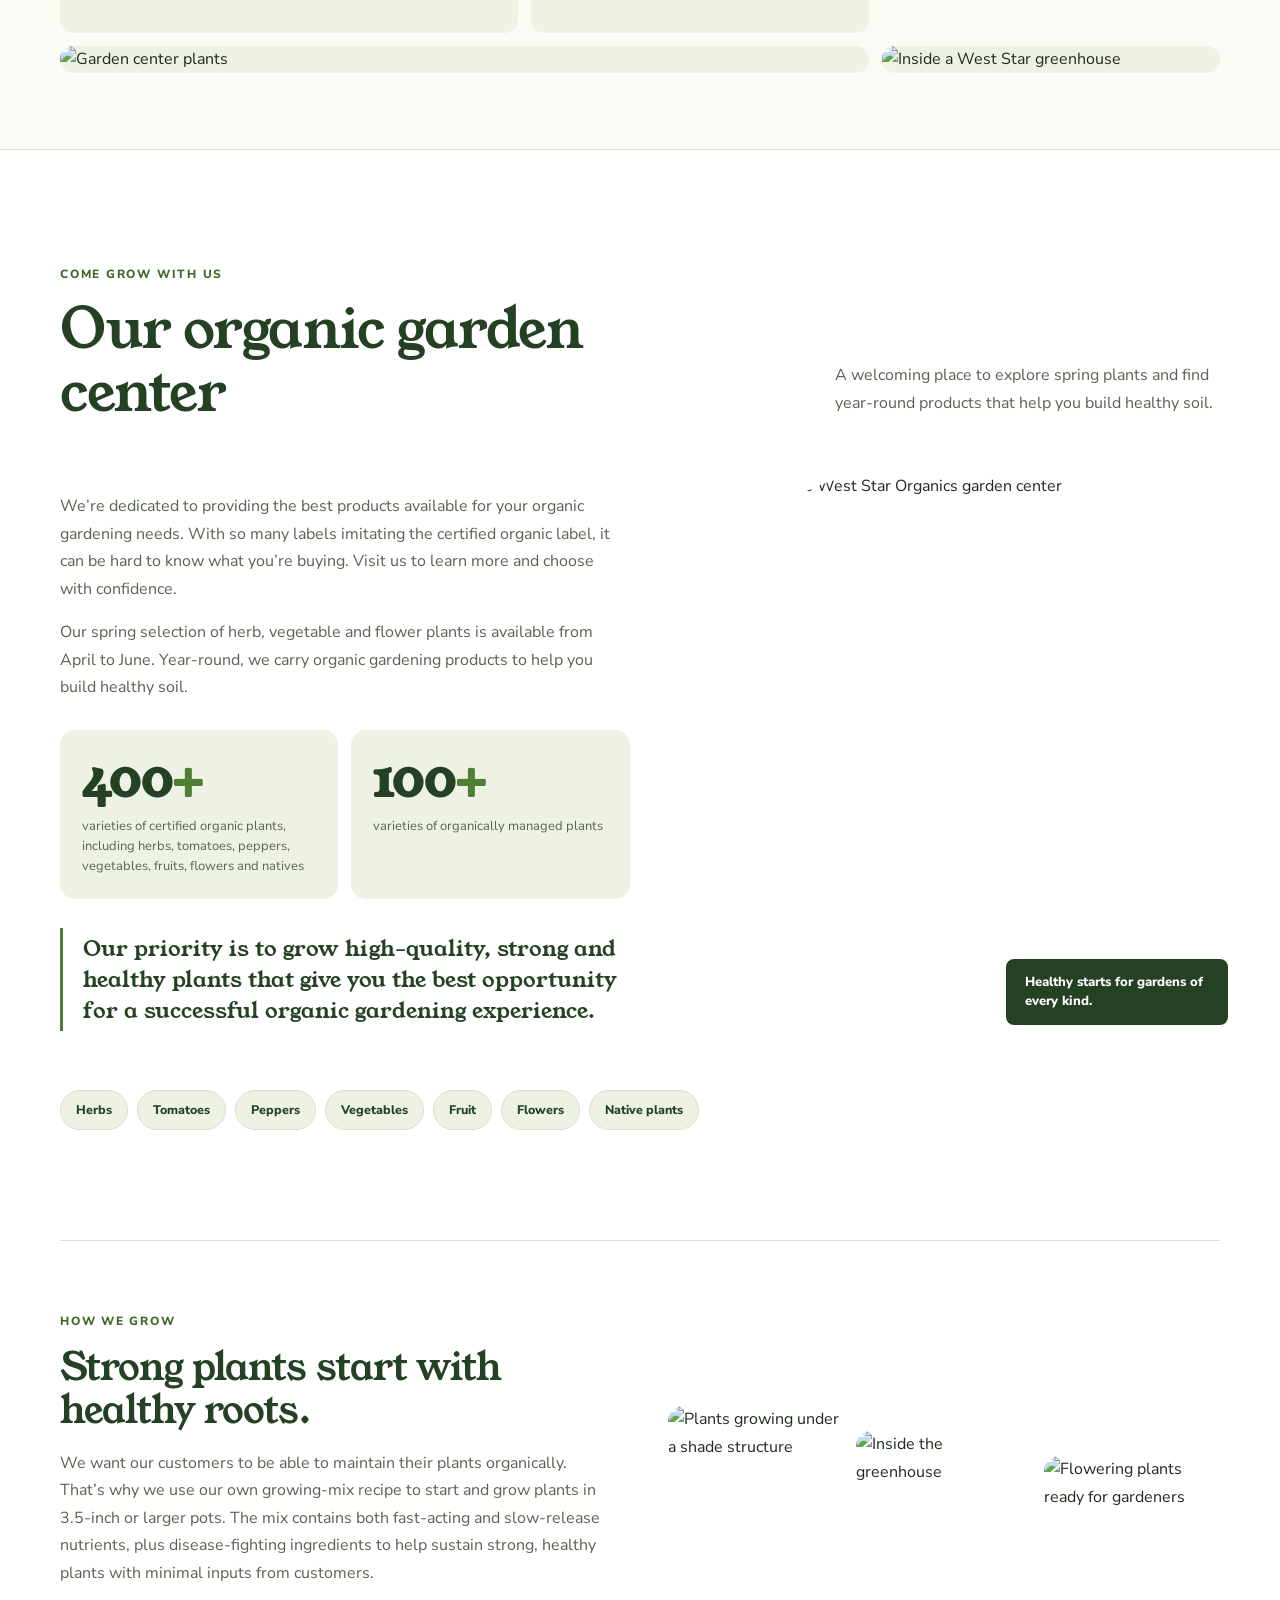
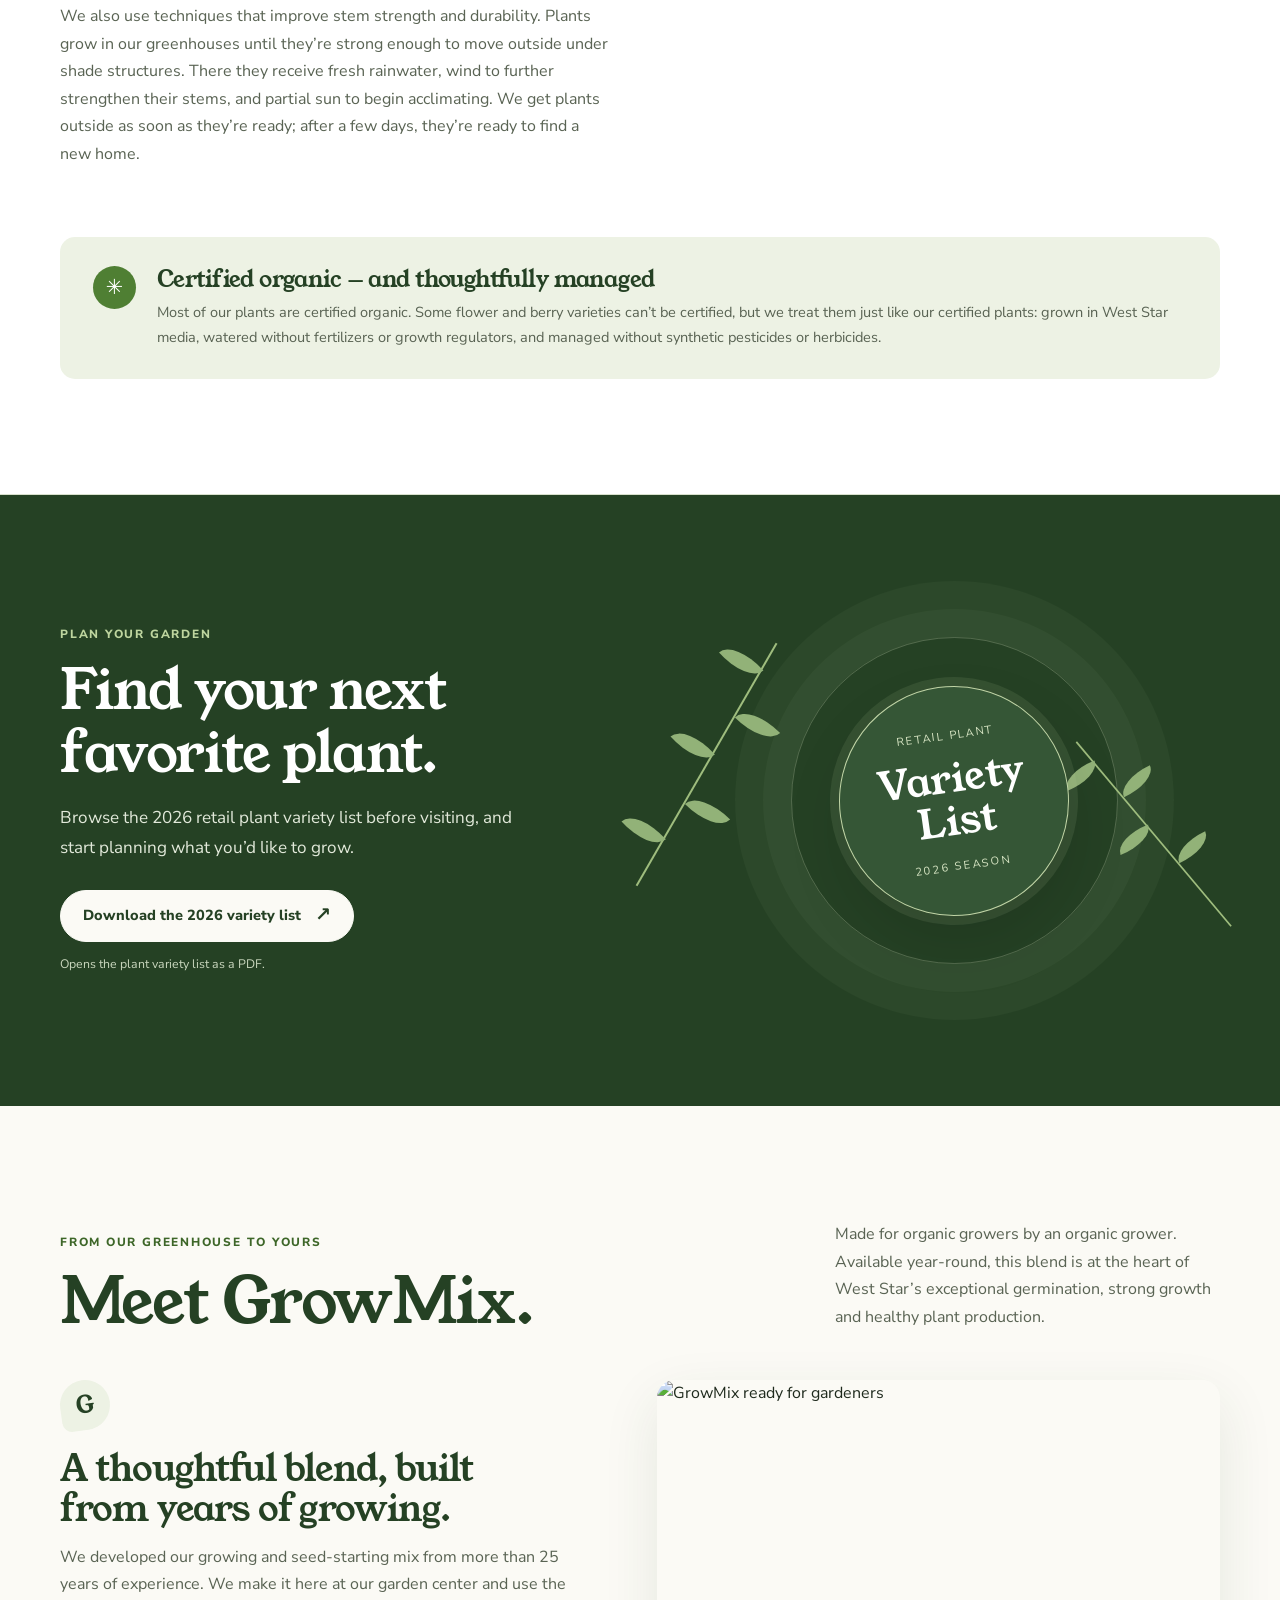
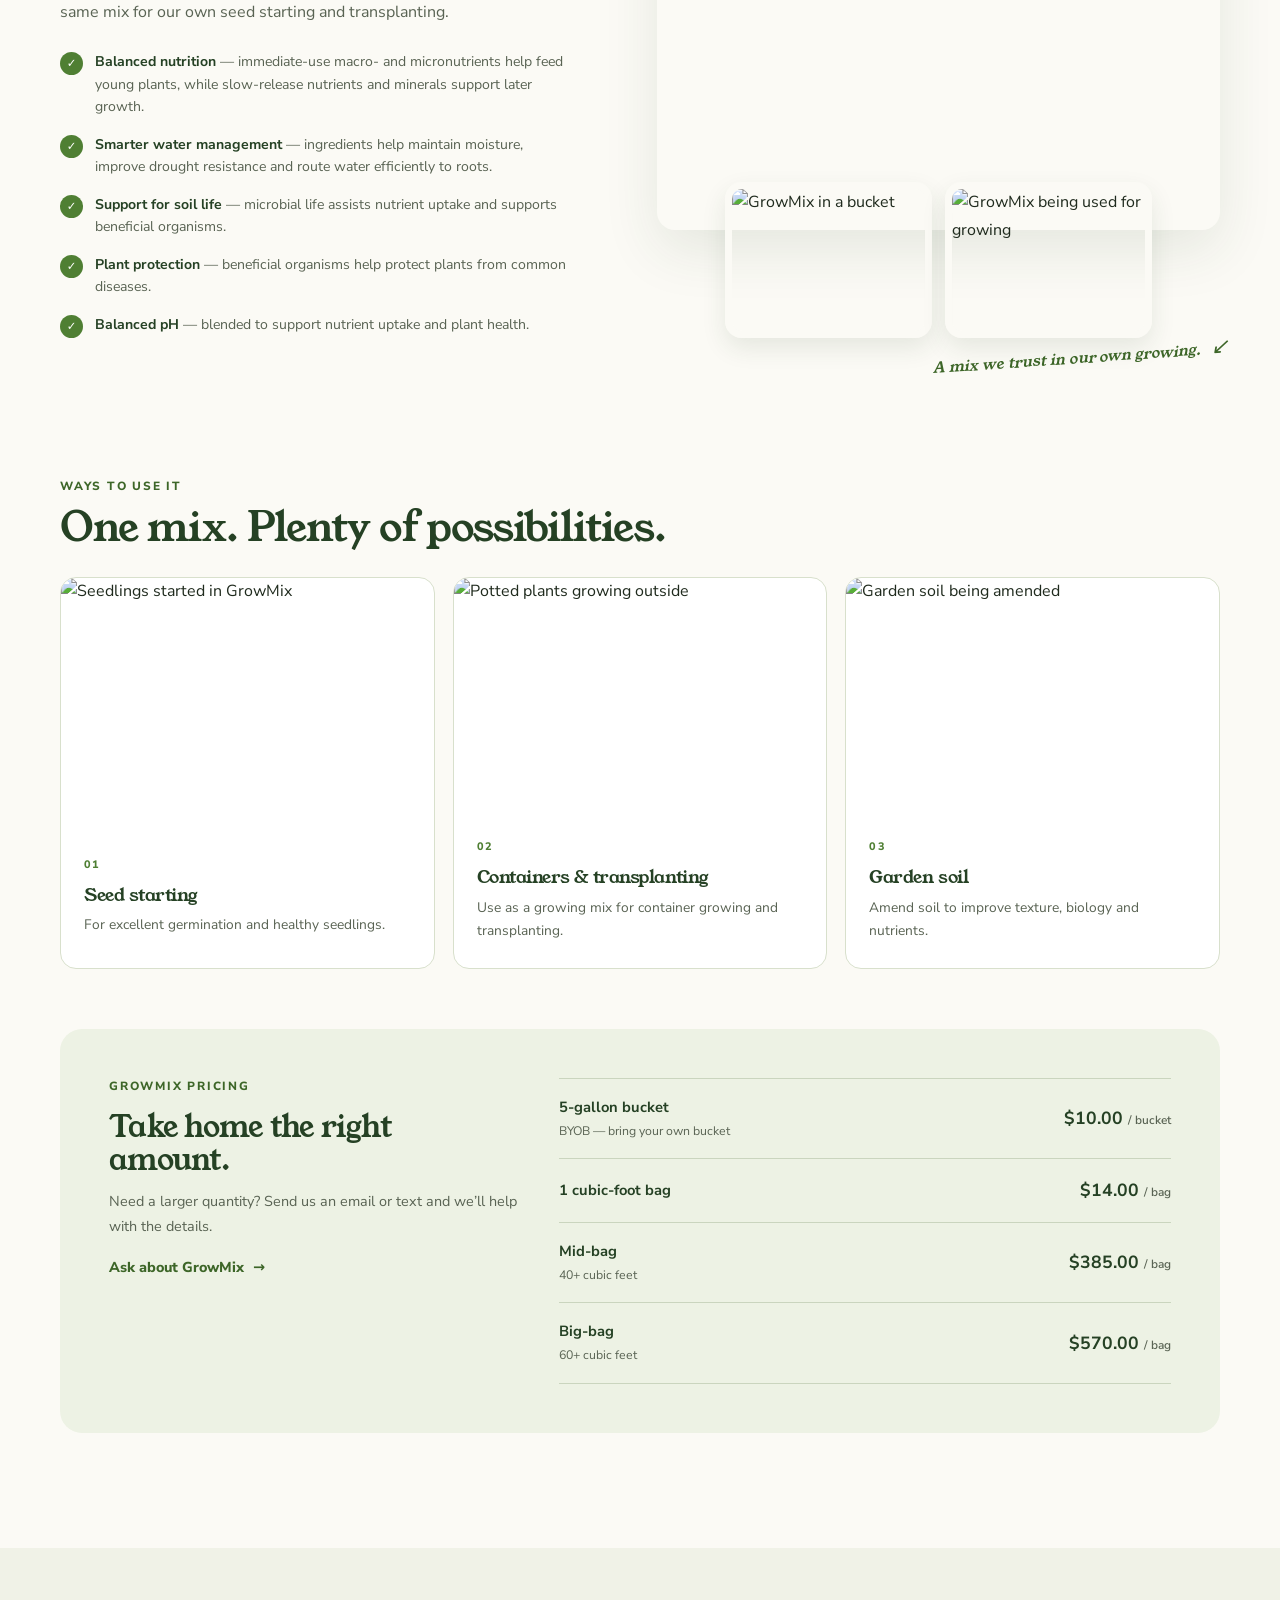
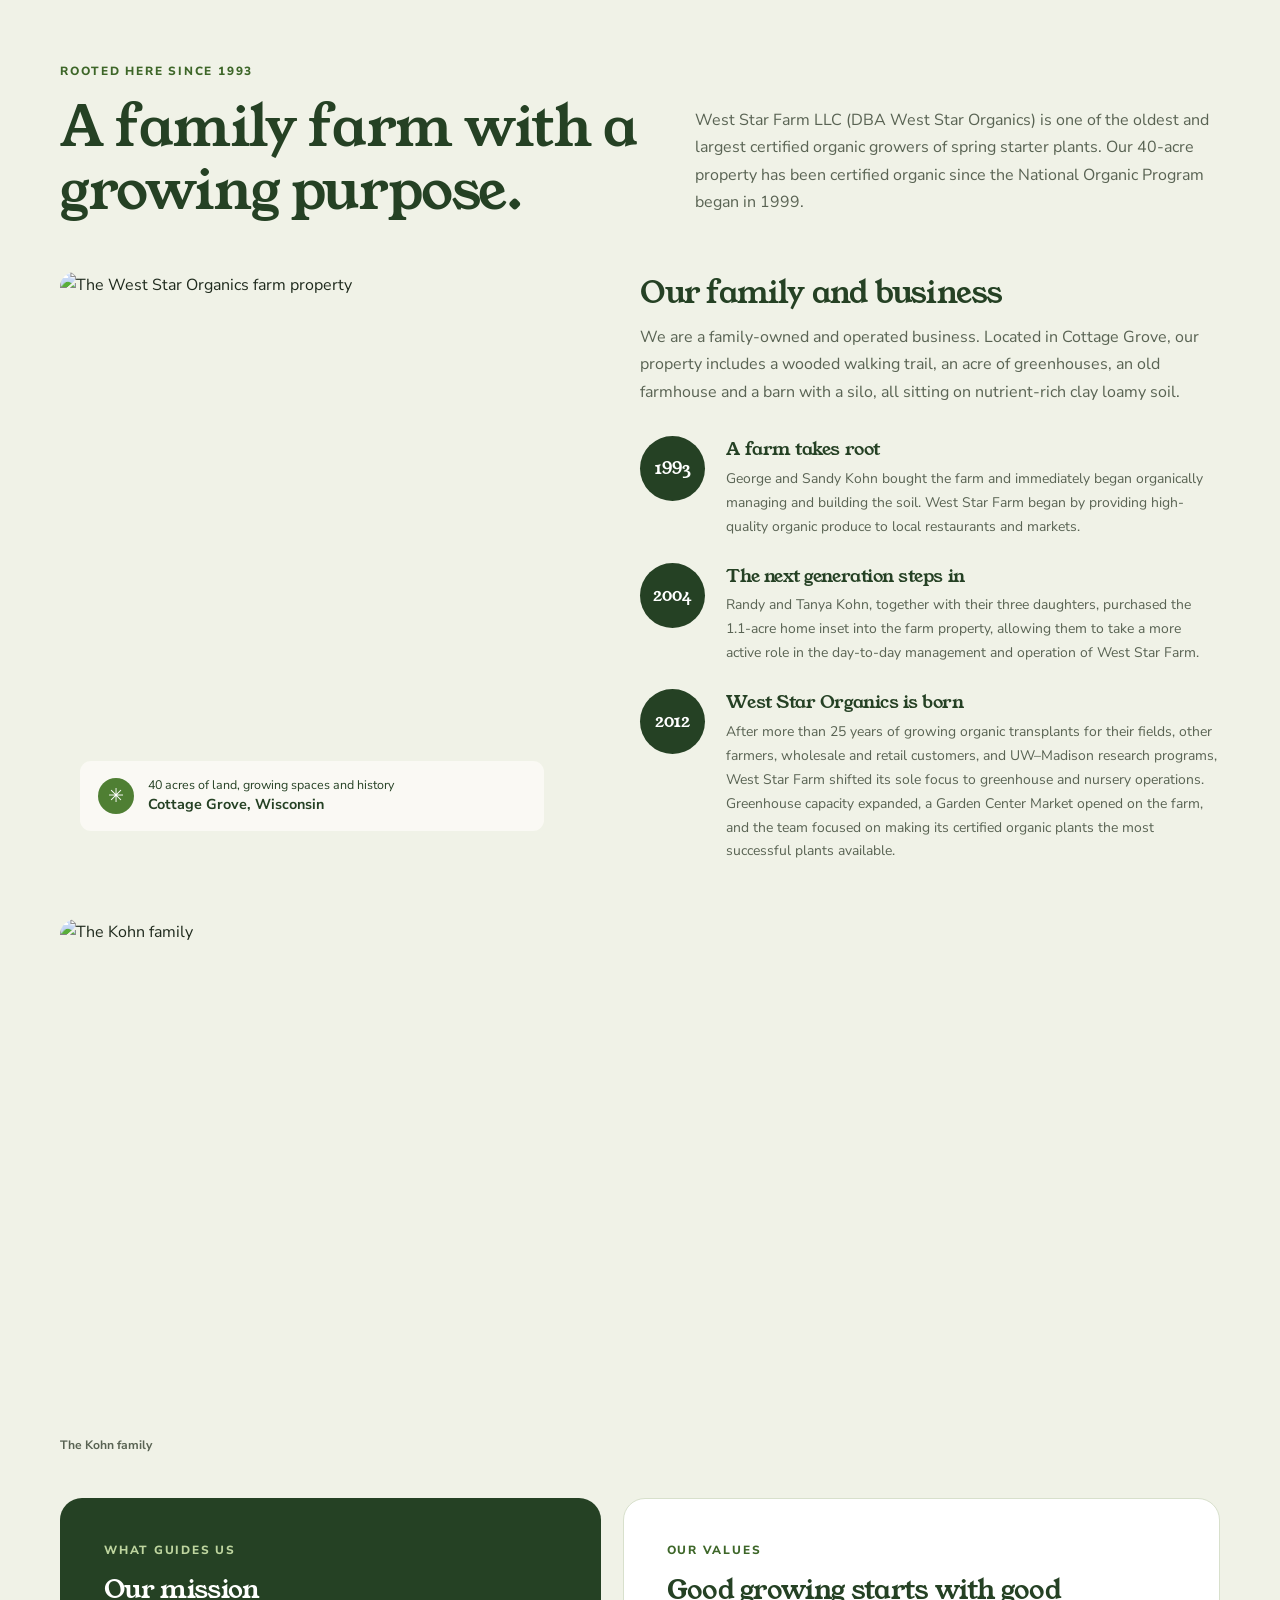
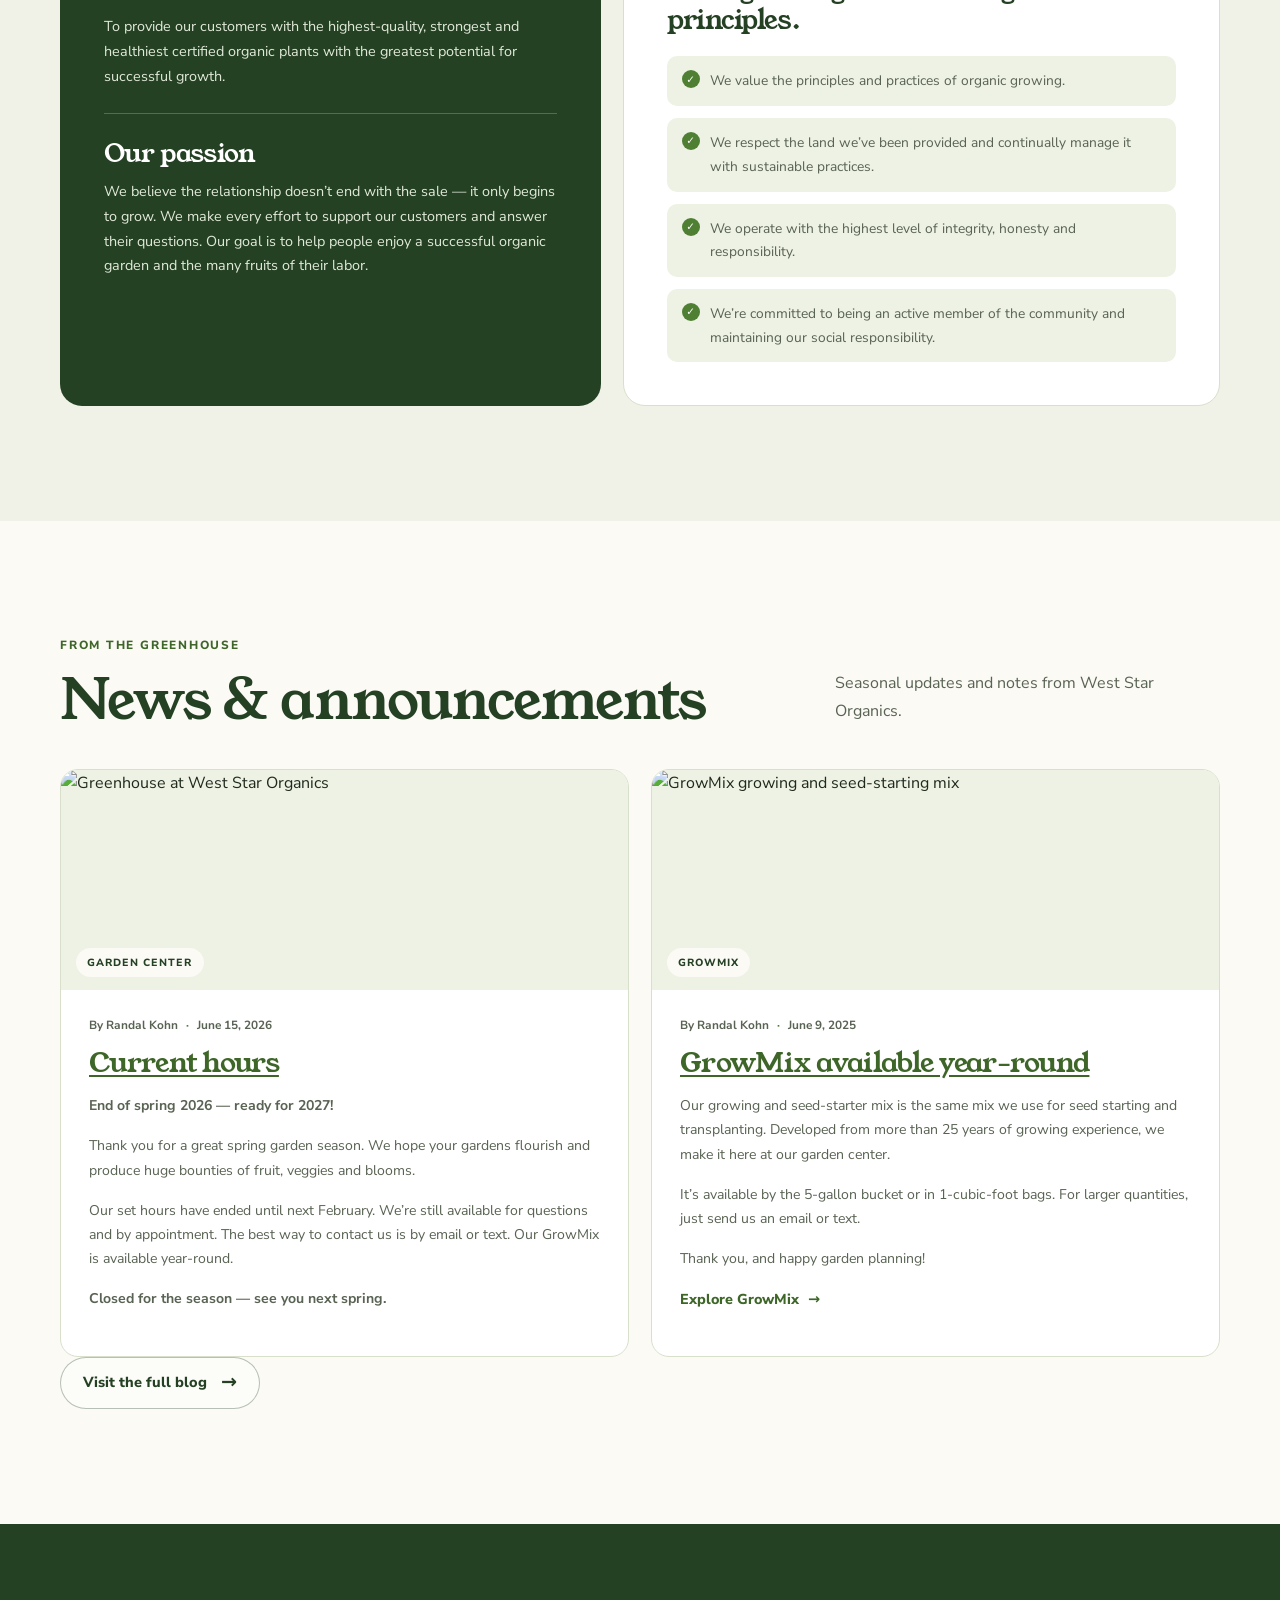
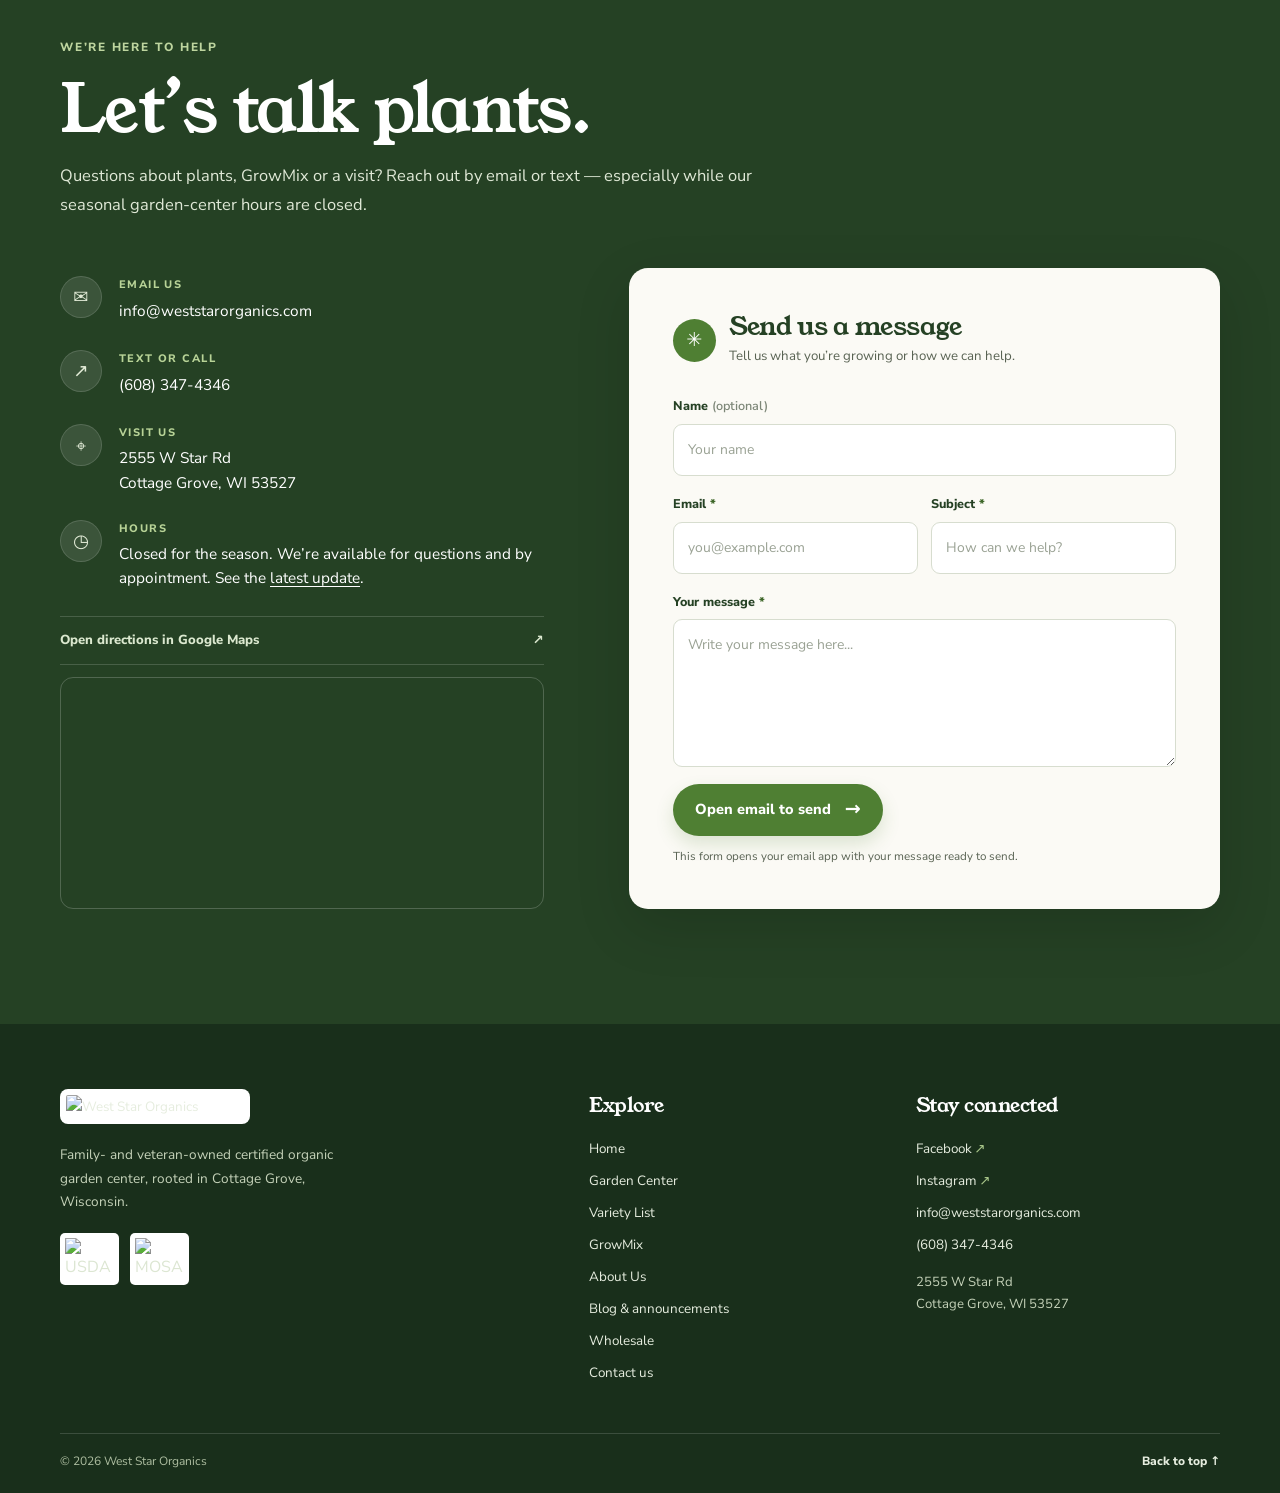
==== commit 0f6513af: "Add proper page navigation and blog archive links" ====
--- a/index.html
+++ b/index.html
@@ -22,7 +22,7 @@
     <div class="container header-inner">
       <a class="brand" href="#home" aria-label="West Star Organics home"><img src="https://www.weststarorganics.com/wp-content/uploads/2023/11/cropped-New_WSOLogo.gif" alt="West Star Organics"></a>
       <button class="menu-toggle" id="menuToggle" type="button" aria-expanded="false" aria-controls="primaryNav"><span class="menu-lines" aria-hidden="true"><i></i><i></i><i></i></span><span>Menu</span></button>
-      <nav class="primary-nav" id="primaryNav" aria-label="Main navigation"><a href="#garden-center">Garden Center</a><a href="#variety-list">Variety List</a><a href="#growmix">GrowMix</a><a href="#about">Our Story</a><a href="#blog">News</a><a class="nav-cta" href="#contact">Contact us <span aria-hidden="true">↗</span></a></nav>
+      <nav class="primary-nav" id="primaryNav" aria-label="Main navigation"><a href="/">Home</a><a href="/garden-center/">Garden Center</a><a href="/variety-list/">Variety List</a><a href="/growmix/">GrowMix</a><a href="/about-us/">About Us</a><a href="/blog/">Blog</a><a href="/wholesale/">Wholesale</a><a class="nav-cta" href="/contact-us/">Contact us <span aria-hidden="true">↗</span></a></nav>
     </div>
   </header>
   <main id="main">
@@ -89,9 +89,9 @@
       <div class="mission-values-grid"><article class="mission-card"><p class="eyebrow eyebrow-light">What guides us</p><h3>Our mission</h3><p>To provide our customers with the highest-quality, strongest and healthiest certified organic plants with the greatest potential for successful growth.</p><div class="mission-divider"></div><h3>Our passion</h3><p>We believe the relationship doesn’t end with the sale — it only begins to grow. We make every effort to support our customers and answer their questions. Our goal is to help people enjoy a successful organic garden and the many fruits of their labor.</p></article><div class="values-panel"><p class="eyebrow">Our values</p><h3>Good growing starts with good principles.</h3><ul class="values-list"><li>We value the principles and practices of organic growing.</li><li>We respect the land we’ve been provided and continually manage it with sustainable practices.</li><li>We operate with the highest level of integrity, honesty and responsibility.</li><li>We’re committed to being an active member of the community and maintaining our social responsibility.</li></ul></div></div>
     </div></section>
     <section class="news-section section-space" id="blog"><div class="container"><div class="section-intro-row news-heading"><div><p class="eyebrow">From the greenhouse</p><h2>News & announcements</h2></div><p class="section-intro">Seasonal updates and notes from West Star Organics.</p></div><div class="news-grid">
-      <article class="news-card news-card-featured"><div class="news-image"><img src="https://www.weststarorganics.com/wp-content/uploads/2023/11/WestStarGH6Full-1024x768.jpg" alt="Greenhouse at West Star Organics" loading="lazy"><span class="news-category">Garden center</span></div><div class="news-content"><p class="news-meta">By Randal Kohn <span>·</span> June 15, 2026</p><h3>Current hours</h3><p><strong>End of spring 2026 — ready for 2027!</strong></p><p>Thank you for a great spring garden season. We hope your gardens flourish and produce huge bounties of fruit, veggies and blooms.</p><p>Our set hours have ended until next February. We’re still available for questions and by appointment. The best way to contact us is by email or text. Our GrowMix is available year-round.</p><p><strong>Closed for the season — see you next spring.</strong></p></div></article>
-      <article class="news-card"><div class="news-image"><img src="https://www.weststarorganics.com/wp-content/uploads/2023/11/GrowMix1-1024x768.jpg" alt="GrowMix growing and seed-starting mix" loading="lazy"><span class="news-category">GrowMix</span></div><div class="news-content"><p class="news-meta">By Randal Kohn <span>·</span> June 9, 2025</p><h3>GrowMix available year-round</h3><p>Our growing and seed-starter mix is the same mix we use for seed starting and transplanting. Developed from more than 25 years of growing experience, we make it here at our garden center.</p><p>It’s available by the 5-gallon bucket or in 1-cubic-foot bags. For larger quantities, just send us an email or text.</p><p>Thank you, and happy garden planning!</p><a class="text-link" href="#growmix">Explore GrowMix <span aria-hidden="true">→</span></a></div></article>
-    </div></div></section>
+      <article class="news-card news-card-featured"><div class="news-image"><img src="https://www.weststarorganics.com/wp-content/uploads/2023/11/WestStarGH6Full-1024x768.jpg" alt="Greenhouse at West Star Organics" loading="lazy"><span class="news-category">Garden center</span></div><div class="news-content"><p class="news-meta">By Randal Kohn <span>·</span> June 15, 2026</p><h3><a class="post-title-link" href="/current-hours-availability/">Current hours</a></h3><p><strong>End of spring 2026 — ready for 2027!</strong></p><p>Thank you for a great spring garden season. We hope your gardens flourish and produce huge bounties of fruit, veggies and blooms.</p><p>Our set hours have ended until next February. We’re still available for questions and by appointment. The best way to contact us is by email or text. Our GrowMix is available year-round.</p><p><strong>Closed for the season — see you next spring.</strong></p></div></article>
+      <article class="news-card"><div class="news-image"><img src="https://www.weststarorganics.com/wp-content/uploads/2023/11/GrowMix1-1024x768.jpg" alt="GrowMix growing and seed-starting mix" loading="lazy"><span class="news-category">GrowMix</span></div><div class="news-content"><p class="news-meta">By Randal Kohn <span>·</span> June 9, 2025</p><h3><a class="post-title-link" href="/seed-and-growmix/">GrowMix available year-round</a></h3><p>Our growing and seed-starter mix is the same mix we use for seed starting and transplanting. Developed from more than 25 years of growing experience, we make it here at our garden center.</p><p>It’s available by the 5-gallon bucket or in 1-cubic-foot bags. For larger quantities, just send us an email or text.</p><p>Thank you, and happy garden planning!</p><a class="text-link" href="#growmix">Explore GrowMix <span aria-hidden="true">→</span></a></div></article>
+    </div><div class="archive-link-row"><a class="button button-outline" href="/blog/">Visit the full blog <span aria-hidden="true">→</span></a></div></div></section>
     <section class="contact-section section-space" id="contact"><div class="container">
       <div class="contact-heading"><p class="eyebrow eyebrow-light">We’re here to help</p><h2>Let’s talk plants.</h2><p>Questions about plants, GrowMix or a visit? Reach out by email or text — especially while our seasonal garden-center hours are closed.</p></div>
       <div class="contact-layout"><div class="contact-details">
@@ -112,7 +112,7 @@
   </main>
   <footer class="site-footer"><div class="container footer-main">
     <div class="footer-brand-column"><a class="footer-brand" href="#home"><img src="https://www.weststarorganics.com/wp-content/uploads/2023/11/cropped-New_WSOLogo.gif" alt="West Star Organics"></a><p>Family- and veteran-owned certified organic garden center, rooted in Cottage Grove, Wisconsin.</p><div class="footer-certifications"><img src="https://www.weststarorganics.com/wp-content/uploads/2023/11/Organic4colorsealGIF-300x300.gif" alt="USDA Organic seal" loading="lazy"><img src="https://www.weststarorganics.com/wp-content/uploads/2023/11/MOSA_CertOrg_Logo_CMYK-300x228.png" alt="MOSA Certified Organic" loading="lazy"></div></div>
-    <div class="footer-nav-column"><h3>Explore</h3><a href="#garden-center">Garden Center</a><a href="#variety-list">Variety List</a><a href="#growmix">GrowMix</a><a href="#about">Our Story</a><a href="#blog">News & announcements</a><a href="#contact">Contact us</a></div>
+    <div class="footer-nav-column"><h3>Explore</h3><a href="/">Home</a><a href="/garden-center/">Garden Center</a><a href="/variety-list/">Variety List</a><a href="/growmix/">GrowMix</a><a href="/about-us/">About Us</a><a href="/blog/">Blog & announcements</a><a href="/wholesale/">Wholesale</a><a href="/contact-us/">Contact us</a></div>
     <div class="footer-contact-column"><h3>Stay connected</h3><a href="https://www.facebook.com/weststarorganics/" target="_blank" rel="noopener noreferrer">Facebook <span aria-hidden="true">↗</span></a><a href="https://www.instagram.com/weststarorganics/" target="_blank" rel="noopener noreferrer">Instagram <span aria-hidden="true">↗</span></a><a href="mailto:info@weststarorganics.com">info@weststarorganics.com</a><a href="tel:+16083474346">(608) 347-4346</a><p>2555 W Star Rd<br>Cottage Grove, WI 53527</p></div>
   </div><div class="container footer-bottom"><p>© 2026 West Star Organics</p><a href="#home">Back to top ↑</a></div></footer>
 </body>
--- a/styles.css
+++ b/styles.css
@@ -0,0 +1,471 @@
+:root {
+  --forest: #254124; --forest-deep: #192f1b; --leaf: #4f7f33; --leaf-dark: #3d6628;
+  --leaf-soft: #b8cd9e; --sage: #edf2e4; --sage-deep: #e0e8d4; --paper: #fbfaf5;
+  --white: #fff; --ink: #1f2a1d; --muted: #596353; --line: #d8e0cc; --soil: #7a5c3a;
+  --radius: 22px; --radius-sm: 13px; --wrap: 1160px; --shadow: 0 20px 55px rgba(37,65,36,.10);
+}
+* { box-sizing: border-box; }
+html { scroll-behavior: smooth; scroll-padding-top: 100px; }
+body { margin: 0; color: var(--ink); background: var(--paper); font: 400 16px/1.72 "Nunito Sans",system-ui,sans-serif; -webkit-font-smoothing: antialiased; }
+img { display: block; max-width: 100%; }
+a { color: var(--leaf-dark); text-underline-offset: 3px; }
+button,input,textarea { font: inherit; }
+button,a { -webkit-tap-highlight-color: transparent; }
+:focus-visible { outline: 3px solid #aa7c45; outline-offset: 4px; }
+.container { width: min(var(--wrap),calc(100% - 48px)); margin-inline: auto; }
+.skip-link { position: absolute; z-index: 1000; top: -70px; left: 16px; padding: 10px 16px; background: white; color: var(--forest); border-radius: 8px; }
+.skip-link:focus { top: 12px; }
+h1,h2,h3,h4 { margin: 0; color: var(--forest); font-family: "Young Serif",Georgia,serif; font-weight: 400; line-height: 1.12; letter-spacing: -.025em; }
+h1 { font-size: clamp(3.4rem,6.6vw,6.3rem); max-width: 670px; }
+h1 em,h2 em { color: var(--leaf); font-weight: 400; }
+h2 { font-size: clamp(2.4rem,4.4vw,4.15rem); }
+h3 { font-size: clamp(1.45rem,2.1vw,1.9rem); }
+h4 { font-size: 1.15rem; }
+p { margin: 0 0 1rem; }
+.eyebrow { margin: 0 0 15px; display: flex; align-items: center; gap: 9px; color: var(--leaf-dark); text-transform: uppercase; font-size: .74rem; font-weight: 800; letter-spacing: .15em; line-height: 1.5; }
+.eyebrow-dot { width: 7px; height: 7px; border-radius: 50%; background: var(--leaf); box-shadow: 0 0 0 5px rgba(79,127,51,.12); }
+.eyebrow-light { color: #bed59f; }
+.section-space { padding-block: clamp(76px,9vw,128px); }
+.section-space-sm { padding-block: clamp(48px,6vw,76px); }
+.button { display: inline-flex; align-items: center; justify-content: center; gap: 14px; min-height: 52px; padding: 13px 22px; border: 1px solid transparent; border-radius: 999px; text-decoration: none; font-size: .91rem; font-weight: 800; line-height: 1.2; transition: transform .2s ease,background-color .2s ease,color .2s ease,border-color .2s ease; }
+.button:hover { transform: translateY(-2px); }
+.button span { font-size: 1.2rem; transition: transform .2s ease; }
+.button:hover span { transform: translateX(3px); }
+.button-primary { color: #fff; background: var(--leaf); border-color: var(--leaf); box-shadow: 0 8px 18px rgba(79,127,51,.18); }
+.button-primary:hover { background: var(--leaf-dark); border-color: var(--leaf-dark); }
+.button-outline { color: var(--forest); border-color: rgba(37,65,36,.32); background: rgba(255,255,255,.34); }
+.button-outline:hover { border-color: var(--forest); background: white; }
+.button-light { color: var(--forest); background: var(--paper); border-color: var(--paper); }
+.button-light:hover { color: var(--forest); background: var(--sage); border-color: var(--sage); }
+.button-small { min-height: 43px; padding: 10px 17px; font-size: .83rem; }
+.text-link { display: inline-flex; gap: 9px; align-items: center; color: var(--leaf-dark); text-decoration: none; font-size: .9rem; font-weight: 800; }
+.text-link:hover { text-decoration: underline; }
+/* Header */
+.topline { color: #e8efdf; background: var(--forest-deep); font-size: .77rem; }
+.topline-inner { min-height: 35px; display: flex; align-items: center; justify-content: space-between; gap: 20px; }
+.topline a { color: white; text-decoration: none; font-weight: 700; }
+.topline a:hover { text-decoration: underline; }
+.site-header { position: sticky; top: 0; z-index: 50; background: rgba(251,250,245,.94); border-bottom: 1px solid rgba(37,65,36,.10); backdrop-filter: blur(14px); }
+.header-inner { min-height: 84px; display: flex; justify-content: space-between; align-items: center; gap: 28px; }
+.brand { display: inline-flex; align-items: center; flex: 0 0 auto; }
+.brand img { width: 190px; max-height: 66px; object-fit: contain; object-position: left center; }
+.primary-nav { display: flex; align-items: center; gap: clamp(17px,2.35vw,31px); }
+.primary-nav > a { color: var(--forest); font-size: .84rem; font-weight: 800; text-decoration: none; transition: color .2s; white-space: nowrap; }
+.primary-nav > a:hover { color: var(--leaf); }
+.primary-nav .nav-cta { display: inline-flex; align-items: center; gap: 9px; padding: 11px 17px; color: white; background: var(--forest); border-radius: 999px; }
+.primary-nav .nav-cta:hover { background: var(--leaf-dark); color: white; }
+.nav-cta span { font-size: 1rem; }
+.menu-toggle { display: none; border: 1px solid var(--line); border-radius: 10px; padding: 10px 12px; color: var(--forest); background: white; align-items: center; gap: 9px; cursor: pointer; font-weight: 800; }
+.menu-lines { width: 17px; display: grid; gap: 4px; }
+.menu-lines i { height: 2px; border-radius: 2px; background: currentColor; display: block; }
+/* Hero */
+.hero { position: relative; overflow: hidden; padding: clamp(66px,8vw,112px) 0 78px; background: linear-gradient(118deg,#edf2e4 0%,#f5f5e9 60%,#fbfaf5 100%); }
+.hero::after { content: ""; position: absolute; left: -140px; bottom: -270px; width: 500px; height: 500px; border: 1px solid rgba(79,127,51,.12); border-radius: 50%; box-shadow: 0 0 0 45px rgba(79,127,51,.025),0 0 0 90px rgba(79,127,51,.025); pointer-events: none; }
+.hero-orbit { position: absolute; border: 1px solid rgba(79,127,51,.10); border-radius: 50%; pointer-events: none; }
+.hero-orbit-one { width: 140px; height: 140px; right: 2%; top: 6%; }
+.hero-orbit-two { width: 80px; height: 80px; right: 5%; top: 9%; }
+.hero-layout { position: relative; z-index: 1; display: grid; grid-template-columns: 1.04fr .96fr; gap: clamp(38px,6vw,84px); align-items: center; }
+.hero-copy { position: relative; z-index: 2; }
+.hero-copy .eyebrow { margin-bottom: 24px; }
+.hero h1 { margin-bottom: 16px; }
+.hero-subtitle { margin-bottom: 16px; color: var(--forest); font-size: clamp(1.15rem,2vw,1.5rem); font-weight: 800; }
+.hero-description { max-width: 620px; color: var(--muted); font-size: 1rem; line-height: 1.78; }
+.hero-description-secondary { margin-bottom: 0; }
+.button-row { display: flex; flex-wrap: wrap; gap: 12px; margin-top: 29px; }
+.certifications { display: flex; align-items: center; gap: 15px; margin-top: 35px; }
+.certifications-label { max-width: 70px; color: var(--muted); font-size: .63rem; font-weight: 800; letter-spacing: .11em; line-height: 1.4; text-transform: uppercase; }
+.certifications img { max-width: 60px; max-height: 54px; object-fit: contain; mix-blend-mode: multiply; }
+.certifications img:last-child { max-width: 74px; }
+.hero-visual { position: relative; padding: 13px 0 22px 20px; }
+.hero-image-frame { position: relative; z-index: 1; padding: 10px; background: rgba(255,255,255,.70); border-radius: 48% 48% 22px 22px; box-shadow: var(--shadow); transform: rotate(1.1deg); }
+.hero-image-frame img { width: 100%; height: clamp(390px,46vw,580px); object-fit: cover; border-radius: 48% 48% 15px 15px; }
+.hero-visual::before { content: ""; position: absolute; z-index: 0; top: 0; right: -12px; width: 55%; height: 55%; border-radius: 48% 48% 18px 18px; background: #dfe8d0; transform: rotate(6deg); }
+.hero-note { position: absolute; z-index: 3; left: -20px; bottom: 36px; display: flex; align-items: center; gap: 12px; max-width: 290px; padding: 17px 21px; color: var(--forest); background: white; border: 1px solid var(--line); border-radius: 15px; box-shadow: 0 13px 35px rgba(31,42,29,.12); font-size: .77rem; line-height: 1.45; }
+.hero-note strong { font-family: "Young Serif",Georgia,serif; font-size: 1.15rem; font-weight: 400; }
+.note-mark { display: grid; place-items: center; width: 37px; height: 37px; flex: 0 0 37px; color: white; background: var(--leaf); border-radius: 50%; font-size: 1.25rem; }
+.hero-roundel { position: absolute; z-index: 3; top: 26px; right: -15px; width: 104px; height: 104px; display: flex; flex-direction: column; justify-content: center; align-items: center; text-align: center; color: white; background: var(--forest); border: 5px solid var(--sage); border-radius: 50%; box-shadow: 0 10px 22px rgba(37,65,36,.18); transform: rotate(7deg); line-height: 1.25; }
+.hero-roundel span { font-size: .63rem; text-transform: uppercase; letter-spacing: .08em; }
+.hero-roundel b { margin-top: 4px; font-size: .75rem; }
+/* Seasonal banner and callouts */
+.season-banner { color: white; background: var(--forest); }
+.season-layout { min-height: 170px; display: grid; grid-template-columns: 58px 1fr auto; align-items: center; gap: 26px; padding-block: 27px; }
+.season-icon { width: 58px; height: 58px; display: grid; place-items: center; border: 1px solid rgba(255,255,255,.3); border-radius: 50%; color: #d6e3c3; font-size: 1.8rem; }
+.season-copy { max-width: 740px; }
+.season-kicker { margin: 0 0 5px; color: #b8d397; text-transform: uppercase; letter-spacing: .14em; font-size: .68rem; font-weight: 800; }
+.season-copy h2 { margin-bottom: 7px; color: white; font-size: clamp(1.55rem,2.8vw,2.25rem); }
+.season-copy p:last-child { max-width: 730px; margin: 0; color: #e1e9d9; font-size: .88rem; line-height: 1.65; }
+.quick-grid { display: grid; grid-template-columns: 1.15fr .85fr; gap: 22px; }
+.feature-callout { display: flex; align-items: center; gap: 23px; padding: clamp(23px,3vw,36px); border: 1px solid var(--line); border-radius: var(--radius); background: white; }
+.monarch-callout { background: linear-gradient(110deg,#f4f6eb,#fff); }
+.monarch-logo { flex: 0 0 112px; padding: 10px; }
+.monarch-logo img { width: 100%; aspect-ratio: 1; object-fit: contain; }
+.feature-callout .eyebrow { margin-bottom: 6px; font-size: .65rem; }
+.feature-callout h3 { font-size: 1.65rem; margin-bottom: 8px; }
+.feature-callout p:not(.eyebrow) { margin-bottom: 10px; color: var(--muted); font-size: .88rem; line-height: 1.65; }
+.gift-callout { align-items: flex-start; background: var(--sage); }
+.gift-icon { flex: 0 0 52px; width: 52px; height: 52px; display: grid; place-items: center; color: var(--leaf-dark); background: rgba(255,255,255,.7); border-radius: 15px; }
+.gift-icon svg { width: 34px; fill: none; stroke: currentColor; stroke-width: 2.2; stroke-linecap: round; stroke-linejoin: round; }
+/* Why */
+.why-section { background: #f0f2e7; }
+.section-heading { max-width: 780px; }
+.section-heading-centered { margin: 0 auto 47px; text-align: center; }
+.section-heading-centered .eyebrow { justify-content: center; }
+.section-heading h2 { margin-bottom: 21px; }
+.section-heading > p:last-child { max-width: 670px; margin: 0 auto; color: var(--muted); }
+.quality-grid { display: grid; grid-template-columns: repeat(4,1fr); gap: 17px; }
+.quality-card { overflow: hidden; background: white; border: 1px solid rgba(37,65,36,.07); border-radius: 17px; transition: transform .22s ease,box-shadow .22s ease; }
+.quality-card:hover { transform: translateY(-5px); box-shadow: var(--shadow); }
+.quality-image { overflow: hidden; background: var(--sage); }
+.quality-image img { width: 100%; aspect-ratio: 1.12/1; object-fit: cover; transition: transform .5s ease; }
+.quality-card:hover .quality-image img { transform: scale(1.04); }
+.quality-text { padding: 20px 20px 23px; }
+.quality-number { color: var(--leaf); font-size: .68rem; font-weight: 800; letter-spacing: .1em; }
+.quality-text h3 { margin: 7px 0 9px; font-size: 1.28rem; }
+.quality-text p { margin: 0; color: var(--muted); font-size: .84rem; line-height: 1.6; }
+/* Farm image gallery */
+.gallery-heading { display: flex; align-items: end; justify-content: space-between; gap: 30px; margin-bottom: 32px; }
+.gallery-heading h2 { font-size: clamp(2.2rem,4vw,3.3rem); }
+.gallery-heading > p { max-width: 360px; margin: 0 0 7px; color: var(--muted); }
+.farm-grid { display: grid; grid-template-columns: 1.15fr .85fr .85fr; grid-template-rows: 180px 180px; gap: 13px; }
+.farm-photo { width: 100%; height: 100%; object-fit: cover; border-radius: 13px; background: var(--sage); }
+.farm-photo-tall { grid-row: span 2; }
+.farm-photo-wide { grid-column: span 2; }
+/* Garden center */
+.garden-section { background: white; border-block: 1px solid var(--line); }
+.section-intro-row { display: flex; align-items: end; justify-content: space-between; gap: 40px; margin-bottom: 48px; }
+.section-intro-row h2 { max-width: 690px; }
+.section-intro { max-width: 385px; margin: 0 0 7px; color: var(--muted); }
+.garden-layout { display: grid; grid-template-columns: 1.05fr .95fr; gap: clamp(35px,6vw,75px); align-items: center; }
+.garden-copy > p { color: var(--muted); }
+.plant-stats { display: grid; grid-template-columns: 1fr 1fr; gap: 13px; margin: 28px 0; }
+.plant-stat { padding: 22px; background: var(--sage); border-radius: 15px; }
+.plant-stat strong { display: block; color: var(--forest); font-family: "Young Serif",Georgia,serif; font-size: 3.2rem; line-height: 1.1; }
+.plant-stat strong span { color: var(--leaf); }
+.plant-stat p { margin: 8px 0 0; color: var(--muted); font-size: .81rem; line-height: 1.55; }
+blockquote { margin: 29px 0 0; padding: 5px 0 5px 20px; color: var(--forest); border-left: 3px solid var(--leaf); font: 400 1.35rem/1.45 "Young Serif",Georgia,serif; }
+.garden-image-wrap { position: relative; margin: 0; }
+.garden-image-wrap img { width: 100%; aspect-ratio: 4/4.5; max-height: 620px; object-fit: cover; border-radius: 180px 180px 16px 16px; }
+.garden-image-wrap figcaption { position: absolute; right: -12px; bottom: 23px; max-width: 230px; padding: 14px 19px; color: white; background: var(--forest); border: 4px solid white; border-radius: 12px; font-size: .82rem; font-weight: 800; line-height: 1.45; }
+.plant-types { display: flex; flex-wrap: wrap; gap: 9px; margin: 38px 0 0; }
+.plant-types span { display: inline-flex; padding: 8px 15px; color: var(--forest); background: var(--sage); border: 1px solid var(--line); border-radius: 999px; font-size: .78rem; font-weight: 800; }
+.growing-method { display: grid; grid-template-columns: 1fr 1fr; gap: 55px; align-items: center; margin-top: clamp(70px,9vw,110px); padding-top: clamp(50px,6vw,72px); border-top: 1px solid var(--line); }
+.growing-text h3 { max-width: 500px; margin-bottom: 18px; font-size: clamp(1.8rem,3vw,2.45rem); }
+.growing-text p:not(.eyebrow) { color: var(--muted); }
+.growing-photos { display: grid; grid-template-columns: repeat(3,1fr); align-items: start; gap: 12px; }
+.growing-photos img { width: 100%; aspect-ratio: 3/4; object-fit: cover; border-radius: 15px; }
+.growing-photos img:nth-child(2) { margin-top: 25px; }
+.growing-photos img:nth-child(3) { margin-top: 50px; }
+.organic-note { display: flex; gap: 21px; align-items: flex-start; margin-top: 53px; padding: 29px 33px; background: var(--sage); border-radius: 15px; }
+.organic-note-mark { flex: 0 0 43px; width: 43px; height: 43px; display: grid; place-items: center; color: white; background: var(--leaf); border-radius: 50%; font-size: 1.3rem; }
+.organic-note h3 { margin: 0 0 8px; font-size: 1.45rem; }
+.organic-note p { margin: 0; color: var(--muted); font-size: .91rem; }
+/* Variety list */
+.variety-section { overflow: hidden; color: white; background: var(--forest); }
+.variety-layout { display: grid; grid-template-columns: 1.05fr .95fr; gap: 40px; align-items: center; }
+.variety-copy { padding-block: 10px; }
+.variety-copy h2 { max-width: 620px; color: white; margin-bottom: 18px; }
+.variety-copy > p:not(.eyebrow):not(.small-note) { max-width: 485px; margin-bottom: 28px; color: #e2e9da; font-size: 1.07rem; }
+.small-note { margin: 12px 0 0; color: #cbd8bf; font-size: .77rem; }
+.variety-art { position: relative; min-height: 380px; display: grid; place-items: center; }
+.variety-art::before { content: ""; position: absolute; width: 325px; height: 325px; border-radius: 50%; border: 1px solid rgba(218,231,199,.25); box-shadow: 0 0 0 28px rgba(218,231,199,.035),0 0 0 56px rgba(218,231,199,.035); }
+.variety-stamp { z-index: 2; width: 230px; height: 230px; display: flex; flex-direction: column; align-items: center; justify-content: center; text-align: center; border: 1px solid #c0d4a6; border-radius: 50%; background: #355636; box-shadow: 0 0 0 9px rgba(192,212,166,.10),0 28px 60px rgba(0,0,0,.12); transform: rotate(-8deg); }
+.variety-stamp span { color: #d4e2c1; font-size: .7rem; text-transform: uppercase; letter-spacing: .16em; }
+.variety-stamp strong { margin: 13px 0; color: white; font: 400 2.5rem/1.07 "Young Serif",Georgia,serif; }
+.leaf-stem { position: absolute; z-index: 1; height: 280px; width: 100px; border-left: 2px solid #9fbd7e; transform: rotate(30deg); }
+.leaf-stem i { position: absolute; width: 43px; height: 21px; background: #92b278; border-radius: 100% 0 100% 0; }
+.leaf-stem i:nth-child(1) { top: 23px; left: -44px; transform: rotate(18deg); }
+.leaf-stem i:nth-child(2) { top: 70px; left: 2px; transform: rotate(195deg); }
+.leaf-stem i:nth-child(3) { top: 120px; left: -44px; transform: rotate(18deg); }
+.leaf-stem i:nth-child(4) { top: 170px; left: 2px; transform: rotate(195deg); }
+.leaf-stem i:nth-child(5) { top: 218px; left: -44px; transform: rotate(18deg); }
+.stem-a { left: 2%; top: 38px; }
+.stem-b { right: -3%; top: 56px; transform: rotate(-40deg) scale(.86); }
+/* GrowMix */
+.growmix-section { background: var(--paper); }
+.growmix-header { margin-bottom: 42px; }
+.growmix-header h2 { font-size: clamp(2.8rem,5vw,4.5rem); }
+.growmix-main { display: grid; grid-template-columns: .95fr 1.05fr; gap: clamp(40px,7vw,88px); align-items: center; }
+.growmix-copy { position: relative; }
+.growmix-lead-mark { display: grid; place-items: center; width: 50px; height: 50px; margin-bottom: 19px; color: var(--forest); background: var(--sage); border-radius: 50% 50% 50% 10px; font: 400 1.5rem "Young Serif",Georgia,serif; transform: rotate(-8deg); }
+.growmix-copy h3 { margin-bottom: 14px; font-size: clamp(1.7rem,2.8vw,2.4rem); }
+.growmix-copy > p { color: var(--muted); }
+.benefit-list { display: grid; gap: 15px; margin: 25px 0 0; padding: 0; list-style: none; }
+.benefit-list li { display: flex; align-items: flex-start; gap: 12px; color: var(--muted); font-size: .88rem; line-height: 1.6; }
+.benefit-list strong { color: var(--forest); }
+.benefit-icon { flex: 0 0 23px; width: 23px; height: 23px; display: grid; place-items: center; margin-top: 1px; color: white; background: var(--leaf); border-radius: 50%; font-size: .72rem; font-weight: 800; }
+.growmix-visual { position: relative; }
+.growmix-main-img { width: 100%; aspect-ratio: 5/4; object-fit: cover; border-radius: 18px; box-shadow: var(--shadow); }
+.growmix-mini-photos { display: grid; grid-template-columns: 1fr 1fr; gap: 13px; width: 76%; margin: -48px auto 0; position: relative; z-index: 2; }
+.growmix-mini-photos img { width: 100%; aspect-ratio: 4/3; object-fit: cover; border: 7px solid var(--paper); border-radius: 17px; box-shadow: 0 10px 25px rgba(37,65,36,.10); }
+.handwritten-note { position: absolute; right: -9px; bottom: -36px; margin: 0; color: var(--leaf-dark); font-family: "Young Serif",Georgia,serif; font-size: .93rem; font-style: italic; transform: rotate(-4deg); }
+.handwritten-note span { display: inline-block; margin-left: 6px; font-family: sans-serif; font-size: 1.35rem; }
+.growmix-uses { margin-top: clamp(88px,11vw,140px); }
+.uses-heading { margin-bottom: 26px; }
+.uses-heading .eyebrow { margin-bottom: 9px; }
+.uses-heading h3 { font-size: clamp(1.85rem,3.2vw,2.7rem); }
+.uses-grid { display: grid; grid-template-columns: repeat(3,1fr); gap: 18px; }
+.use-card { display: grid; grid-template-columns: 1fr; overflow: hidden; border: 1px solid var(--line); background: white; border-radius: 16px; }
+.use-card > img { width: 100%; aspect-ratio: 16/10; object-fit: cover; }
+.use-card > div { position: relative; padding: 22px 23px 25px; }
+.use-card > div > span { color: var(--leaf); font-size: .68rem; letter-spacing: .12em; font-weight: 800; }
+.use-card h4 { margin: 7px 0 8px; }
+.use-card p { margin: 0; color: var(--muted); font-size: .86rem; }
+.pricing-panel { display: grid; grid-template-columns: .8fr 1.2fr; gap: 42px; margin-top: 60px; padding: clamp(28px,4vw,49px); background: var(--sage); border-radius: var(--radius); }
+.pricing-intro h3 { margin-bottom: 12px; font-size: 1.85rem; }
+.pricing-intro > p:not(.eyebrow) { color: var(--muted); font-size: .9rem; }
+.price-list { border-top: 1px solid #cad5be; }
+.price-row { display: flex; align-items: center; justify-content: space-between; gap: 25px; padding: 16px 0; border-bottom: 1px solid #cad5be; }
+.price-row > div { display: grid; gap: 1px; }
+.price-row strong { color: var(--forest); font-size: .92rem; }
+.price-row span { color: var(--muted); font-size: .77rem; }
+.price-row > b { flex: 0 0 auto; color: var(--forest); font-size: 1.1rem; }
+.price-row small { color: var(--muted); font-size: .74rem; font-weight: 600; }
+/* About */
+.about-section { background: #f0f2e7; }
+.about-intro { display: grid; grid-template-columns: 1.05fr .95fr; gap: 55px; align-items: end; margin-bottom: 50px; }
+.about-intro h2 { max-width: 670px; }
+.about-intro > p { margin: 0 0 5px; color: var(--muted); }
+.about-location-grid { display: grid; grid-template-columns: .93fr 1.07fr; gap: clamp(38px,6vw,80px); align-items: start; }
+.about-landscape { position: relative; }
+.about-landscape > img { width: 100%; aspect-ratio: 4/4.6; max-height: 640px; object-fit: cover; border-radius: 15px; }
+.landscape-caption { position: absolute; bottom: 20px; left: 20px; right: 20px; display: flex; align-items: center; gap: 14px; padding: 15px 18px; color: var(--forest); background: rgba(251,250,245,.95); border-radius: 11px; font-size: .78rem; line-height: 1.5; }
+.landscape-caption strong { font-size: .9rem; }
+.caption-symbol { display: grid; place-items: center; flex: 0 0 36px; width: 36px; height: 36px; color: white; background: var(--leaf); border-radius: 50%; font-size: 1.2rem; }
+.about-detail > h3 { margin: 3px 0 14px; font-size: 1.95rem; }
+.about-detail > p { color: var(--muted); }
+.timeline { display: grid; gap: 24px; margin-top: 30px; }
+.timeline-item { display: grid; grid-template-columns: 68px 1fr; gap: 18px; position: relative; }
+.timeline-year { position: relative; z-index: 2; display: grid; place-items: center; width: 65px; height: 65px; color: white; background: var(--forest); border-radius: 50%; font-family: "Young Serif",Georgia,serif; font-size: 1.05rem; }
+.timeline-item h4 { margin: 3px 0 7px; }
+.timeline-item p { margin: 0; color: var(--muted); font-size: .87rem; }
+.family-photo { margin: 56px 0 0; }
+.family-photo img { width: 100%; max-height: 540px; aspect-ratio: 16/7; object-fit: cover; border-radius: 16px; }
+.family-photo figcaption { margin-top: 8px; color: var(--muted); font-size: .76rem; font-weight: 700; }
+.mission-values-grid { display: grid; grid-template-columns: .95fr 1.05fr; gap: 22px; margin-top: 42px; }
+.mission-card { padding: clamp(28px,4vw,44px); color: white; background: var(--forest); border-radius: var(--radius); }
+.mission-card h3 { margin-bottom: 10px; color: white; font-size: 1.65rem; }
+.mission-card > p:not(.eyebrow) { margin: 0; color: #e0e9d8; font-size: .9rem; }
+.mission-divider { height: 1px; margin: 25px 0; background: rgba(255,255,255,.22); }
+.values-panel { padding: clamp(27px,4vw,43px); background: white; border: 1px solid var(--line); border-radius: var(--radius); }
+.values-panel > h3 { margin-bottom: 21px; font-size: 1.7rem; }
+.values-list { display: grid; gap: 12px; margin: 0; padding: 0; list-style: none; }
+.values-list li { position: relative; padding: 13px 16px 13px 43px; color: var(--muted); border-radius: 10px; background: var(--sage); font-size: .86rem; }
+.values-list li::before { content: "✓"; position: absolute; top: 14px; left: 15px; width: 18px; height: 18px; display: grid; place-items: center; color: white; background: var(--leaf); border-radius: 50%; font-size: .65rem; font-weight: 800; }
+/* News */
+.news-section { background: var(--paper); }
+.news-heading { margin-bottom: 37px; }
+.news-grid { display: grid; grid-template-columns: 1fr 1fr; gap: 22px; align-items: stretch; }
+.news-card { overflow: hidden; display: flex; flex-direction: column; background: white; border: 1px solid var(--line); border-radius: 18px; }
+.news-image { position: relative; height: 220px; background: var(--sage); }
+.news-image img { width: 100%; height: 100%; object-fit: cover; }
+.news-category { position: absolute; bottom: 13px; left: 15px; display: inline-block; padding: 6px 11px; color: var(--forest); background: var(--paper); border-radius: 999px; font-size: .65rem; text-transform: uppercase; letter-spacing: .1em; font-weight: 800; }
+.news-content { padding: 25px 28px 29px; }
+.news-meta { margin: 0 0 11px; color: var(--muted); font-size: .74rem; font-weight: 700; }
+.news-meta span { margin-inline: 5px; color: var(--leaf); }
+.news-content h3 { margin-bottom: 16px; font-size: 1.75rem; }
+.news-content > p:not(.news-meta) { color: var(--muted); font-size: .88rem; }
+.news-content > p:last-of-type { margin-bottom: 15px; }
+/* Contact */
+.contact-section { color: white; background: var(--forest); }
+.contact-heading { max-width: 710px; margin-bottom: 49px; }
+.contact-heading h2 { margin-bottom: 16px; color: white; font-size: clamp(2.8rem,5.2vw,4.7rem); }
+.contact-heading > p:last-child { margin: 0; color: #dfe8d6; font-size: 1.03rem; }
+.contact-layout { display: grid; grid-template-columns: .9fr 1.1fr; gap: clamp(35px,7vw,85px); align-items: start; }
+.contact-details { padding-top: 8px; }
+.contact-detail { display: flex; align-items: flex-start; gap: 17px; margin-bottom: 25px; }
+.contact-symbol { flex: 0 0 42px; width: 42px; height: 42px; display: grid; place-items: center; color: #e2ebd7; background: rgba(255,255,255,.1); border: 1px solid rgba(255,255,255,.14); border-radius: 50%; font-size: 1.15rem; }
+.contact-detail > div > span { display: block; margin-bottom: 3px; color: #b8d397; text-transform: uppercase; font-size: .68rem; letter-spacing: .13em; font-weight: 800; }
+.contact-detail a,.contact-detail p { color: white; font-size: .96rem; text-decoration: none; line-height: 1.6; }
+.contact-detail a:hover { text-decoration: underline; }
+.contact-detail p { margin: 0; }
+.contact-inline-link { text-decoration: underline !important; }
+.map-link { display: flex; justify-content: space-between; align-items: center; margin: 5px 0 12px; padding: 12px 0; color: #dbe8cf; border-top: 1px solid rgba(255,255,255,.16); border-bottom: 1px solid rgba(255,255,255,.16); text-decoration: none; font-size: .82rem; font-weight: 800; }
+.map-link:hover { color: white; }
+.map-frame { overflow: hidden; border-radius: 13px; border: 1px solid rgba(255,255,255,.2); }
+.map-frame iframe { display: block; width: 100%; height: 230px; border: 0; filter: saturate(.8); }
+.contact-form { padding: clamp(26px,4.2vw,44px); color: var(--ink); background: var(--paper); border-radius: 19px; box-shadow: 0 18px 55px rgba(0,0,0,.14); }
+.form-topline { display: flex; align-items: center; gap: 13px; margin-bottom: 27px; }
+.form-leaf { display: grid; place-items: center; width: 43px; height: 43px; flex: 0 0 43px; color: white; background: var(--leaf); border-radius: 50%; font-size: 1.2rem; }
+.form-topline h3 { margin-bottom: 4px; font-size: 1.65rem; }
+.form-topline p { margin: 0; color: var(--muted); font-size: .83rem; }
+.contact-form label { display: block; margin-bottom: 7px; color: var(--forest); font-size: .79rem; font-weight: 800; }
+.contact-form label > span { color: var(--leaf-dark); }
+.contact-form label .optional { color: #7c8677; font-weight: 600; }
+.contact-form input,.contact-form textarea { display: block; width: 100%; padding: 13px 14px; margin-bottom: 17px; border: 1px solid #d7ddcf; border-radius: 9px; color: var(--ink); background: white; outline: none; font-size: .87rem; transition: border-color .2s,box-shadow .2s; }
+.contact-form input:focus,.contact-form textarea:focus { border-color: var(--leaf); box-shadow: 0 0 0 3px rgba(79,127,51,.12); }
+.contact-form input::placeholder,.contact-form textarea::placeholder { color: #9aa294; }
+.contact-form textarea { min-height: 130px; resize: vertical; }
+.form-two-col { display: grid; grid-template-columns: 1fr 1fr; gap: 13px; }
+.form-submit { border: 0; cursor: pointer; }
+.form-note { margin: 12px 0 0; color: var(--muted); font-size: .72rem; line-height: 1.5; }
+/* Footer */
+.site-footer { color: #dce6d2; background: var(--forest-deep); }
+.footer-main { display: grid; grid-template-columns: 1.3fr .7fr .9fr; gap: clamp(35px,7vw,100px); padding-block: 65px 48px; }
+.footer-brand img { width: 190px; max-height: 75px; object-fit: contain; object-position: left center; padding: 6px; background: white; border-radius: 8px; }
+.footer-brand-column > p { max-width: 290px; margin: 19px 0; color: #c5d2b9; font-size: .85rem; }
+.footer-certifications { display: flex; gap: 11px; align-items: center; }
+.footer-certifications img { max-width: 59px; max-height: 52px; object-fit: contain; padding: 5px; background: white; border-radius: 5px; }
+.footer-nav-column,.footer-contact-column { display: flex; align-items: flex-start; flex-direction: column; gap: 9px; }
+.site-footer h3 { margin: 5px 0 11px; color: white; font-size: 1.25rem; }
+.site-footer a { color: #e6eddf; text-decoration: none; font-size: .84rem; }
+.site-footer a:hover { color: white; text-decoration: underline; }
+.footer-contact-column a span { color: #abc98c; }
+.footer-contact-column p { margin: 7px 0 0; color: #c5d2b9; font-size: .82rem; line-height: 1.65; }
+.footer-bottom { display: flex; justify-content: space-between; align-items: center; gap: 20px; padding-block: 17px 22px; border-top: 1px solid rgba(255,255,255,.15); }
+.footer-bottom p { margin: 0; color: #aebea1; font-size: .75rem; }
+.footer-bottom a { font-size: .75rem; font-weight: 800; }
+/* Responsive */
+@media (max-width:980px) {
+  .container { width: min(var(--wrap),calc(100% - 38px)); }
+  .header-inner { min-height: 76px; }
+  .brand img { width: 165px; }
+  .menu-toggle { display: inline-flex; }
+  .primary-nav { position: absolute; top: 100%; left: 0; right: 0; display: none; padding: 12px 24px 23px; border-bottom: 1px solid var(--line); background: var(--paper); box-shadow: 0 20px 25px rgba(37,65,36,.08); }
+  .primary-nav.is-open { display: flex; flex-direction: column; align-items: stretch; gap: 0; }
+  .primary-nav > a { padding: 12px 2px; }
+  .primary-nav .nav-cta { justify-content: center; margin-top: 8px; padding: 13px 18px; }
+  .hero-layout { grid-template-columns: 1fr .82fr; gap: 24px; }
+  .hero-visual { padding-left: 9px; }
+  .hero-image-frame img { height: 445px; }
+  .hero-roundel { width: 88px; height: 88px; right: -6px; }
+  .quality-grid { grid-template-columns: repeat(2,1fr); }
+  .quality-image img { aspect-ratio: 1.65/1; }
+  .farm-grid { grid-template-rows: 150px 150px; }
+  .season-layout { grid-template-columns: 50px 1fr; gap: 18px; }
+  .season-layout > .button { grid-column: 2; justify-self: start; }
+  .footer-main { gap: 35px; }
+}
+@media (max-width:720px) {
+  html { scroll-padding-top: 78px; }
+  .container { width: min(var(--wrap),calc(100% - 32px)); }
+  .topline-inner { justify-content: center; text-align: center; padding: 8px 0; }
+  .topline-inner > span { display: none; }
+  .header-inner { min-height: 70px; }
+  .brand img { width: 150px; max-height: 54px; }
+  .hero { padding-top: 48px; padding-bottom: 52px; }
+  .hero-layout { grid-template-columns: 1fr; gap: 35px; }
+  .hero h1 { font-size: clamp(3.3rem,14vw,5rem); }
+  .hero-copy .eyebrow { max-width: 330px; font-size: .67rem; }
+  .hero-description { font-size: .94rem; }
+  .hero-visual { width: min(100%,520px); margin-inline: auto; padding-inline: 12px; }
+  .hero-image-frame { border-radius: 46% 46% 18px 18px; }
+  .hero-image-frame img { height: auto; aspect-ratio: 4/4.2; border-radius: 46% 46% 12px 12px; }
+  .hero-note { left: -1px; bottom: 10px; max-width: 245px; padding: 12px 14px; font-size: .69rem; }
+  .hero-note strong { font-size: 1rem; }
+  .hero-roundel { top: 7px; right: 0; width: 78px; height: 78px; border-width: 3px; }
+  .hero-roundel span { font-size: .52rem; }
+  .hero-roundel b { font-size: .65rem; }
+  .certifications { margin-top: 25px; }
+  .button-row .button { flex: 1 1 auto; }
+  .season-layout { grid-template-columns: 42px 1fr; align-items: start; gap: 15px; padding-block: 28px; }
+  .season-icon { width: 42px; height: 42px; font-size: 1.35rem; }
+  .season-copy h2 { font-size: 1.55rem; }
+  .season-copy p:last-child { font-size: .83rem; }
+  .season-layout > .button { grid-column: 1/-1; margin-left: 57px; }
+  .quick-grid { grid-template-columns: 1fr; gap: 14px; }
+  .feature-callout { padding: 23px 20px; gap: 16px; }
+  .monarch-logo { flex-basis: 76px; padding: 0; }
+  .feature-callout h3 { font-size: 1.45rem; }
+  .gift-icon { flex-basis: 40px; width: 40px; height: 40px; }
+  .gift-icon svg { width: 28px; }
+  .section-heading-centered { margin-bottom: 30px; }
+  .section-heading h2 { font-size: clamp(2.45rem,10vw,3.5rem); }
+  .quality-grid { gap: 12px; }
+  .quality-image img { aspect-ratio: 1.15/1; }
+  .quality-text { padding: 14px 14px 17px; }
+  .quality-text h3 { font-size: 1.08rem; }
+  .quality-text p { font-size: .78rem; }
+  .gallery-heading,.section-intro-row,.about-intro { display: block; }
+  .gallery-heading > p,.section-intro { margin-top: 16px; }
+  .farm-grid { grid-template-columns: repeat(2,1fr); grid-template-rows: 165px 135px 135px; gap: 9px; }
+  .farm-photo-tall { grid-row: auto; }
+  .farm-photo-wide { grid-column: auto; }
+  .farm-photo:first-child { grid-row: span 2; }
+  .garden-layout,.growing-method,.variety-layout,.growmix-main,.about-intro,.about-location-grid,.mission-values-grid,.contact-layout { grid-template-columns: 1fr; }
+  .section-intro-row { margin-bottom: 30px; }
+  .section-intro-row > .section-intro { margin-top: 15px; }
+  .garden-layout { gap: 28px; }
+  .garden-image-wrap { width: min(100%,480px); margin-inline: auto; }
+  .garden-image-wrap img { aspect-ratio: 4/3.8; border-radius: 120px 120px 14px 14px; }
+  .garden-image-wrap figcaption { right: 0; bottom: 17px; }
+  .plant-stats { gap: 9px; }
+  .plant-stat { padding: 17px 14px; }
+  .plant-stat strong { font-size: 2.65rem; }
+  blockquote { font-size: 1.2rem; }
+  .growing-method { gap: 25px; margin-top: 57px; }
+  .growing-photos { gap: 7px; }
+  .growing-photos img { border-radius: 10px; }
+  .organic-note { gap: 13px; padding: 22px 18px; margin-top: 35px; }
+  .organic-note-mark { flex-basis: 34px; width: 34px; height: 34px; }
+  .organic-note h3 { font-size: 1.25rem; }
+  .variety-layout { gap: 12px; }
+  .variety-art { min-height: 310px; }
+  .variety-art::before { width: 240px; height: 240px; }
+  .variety-stamp { width: 180px; height: 180px; }
+  .variety-stamp strong { font-size: 2.05rem; }
+  .stem-a { left: 0; }
+  .stem-b { right: -6%; }
+  .growmix-header { margin-bottom: 30px; }
+  .growmix-main { gap: 30px; }
+  .growmix-copy h3 { font-size: 1.85rem; }
+  .growmix-mini-photos { width: 83%; margin-top: -34px; gap: 5px; }
+  .growmix-mini-photos img { border-width: 4px; border-radius: 10px; }
+  .handwritten-note { right: 0; bottom: -29px; font-size: .8rem; }
+  .growmix-uses { margin-top: 80px; }
+  .uses-grid { grid-template-columns: 1fr; gap: 13px; }
+  .use-card { grid-template-columns: 38% 1fr; }
+  .use-card > img { height: 100%; min-height: 155px; aspect-ratio: auto; }
+  .use-card > div { align-self: center; padding: 17px; }
+  .use-card h4 { font-size: 1.05rem; }
+  .use-card p { font-size: .8rem; }
+  .pricing-panel { grid-template-columns: 1fr; gap: 23px; margin-top: 42px; padding: 23px 20px; }
+  .pricing-intro h3 { font-size: 1.6rem; }
+  .price-row { gap: 10px; padding: 13px 0; }
+  .price-row > b { font-size: .95rem; }
+  .about-intro { margin-bottom: 30px; }
+  .about-intro > p { margin-top: 18px; }
+  .about-location-grid { gap: 28px; }
+  .about-landscape > img { aspect-ratio: 4/3.4; }
+  .about-detail > h3 { font-size: 1.7rem; }
+  .timeline-item { grid-template-columns: 53px 1fr; gap: 14px; }
+  .timeline-year { width: 52px; height: 52px; font-size: .9rem; }
+  .family-photo { margin-top: 35px; }
+  .family-photo img { aspect-ratio: 4/3; }
+  .mission-values-grid { gap: 14px; margin-top: 32px; }
+  .mission-card,.values-panel { padding: 25px 20px; }
+  .news-heading { margin-bottom: 25px; }
+  .news-grid { grid-template-columns: 1fr; gap: 16px; }
+  .news-image { height: 185px; }
+  .news-content { padding: 21px 20px 23px; }
+  .news-content h3 { font-size: 1.6rem; }
+  .contact-heading { margin-bottom: 34px; }
+  .contact-heading h2 { font-size: 3.15rem; }
+  .contact-heading > p:last-child { font-size: .94rem; }
+  .contact-layout { gap: 40px; }
+  .contact-form { padding: 24px 18px; }
+  .form-two-col { grid-template-columns: 1fr; gap: 0; }
+  .footer-main { grid-template-columns: 1fr 1fr; gap: 37px 22px; padding-block: 45px 35px; }
+  .footer-brand-column { grid-column: 1/-1; }
+  .footer-brand-column > p { max-width: 360px; }
+  .footer-bottom { padding-block: 16px 20px; }
+}
+@media (max-width:380px) {
+  .container { width: calc(100% - 26px); }
+  .hero h1 { font-size: 3.1rem; }
+  .button-row { gap: 8px; }
+  .button-row .button { padding: 12px 15px; font-size: .8rem; }
+  .feature-callout { align-items: flex-start; }
+  .monarch-logo { flex-basis: 59px; }
+  .quality-grid { grid-template-columns: 1fr; }
+  .quality-card { display: grid; grid-template-columns: 39% 1fr; }
+  .quality-image img { aspect-ratio: auto; height: 100%; min-height: 150px; }
+  .quality-text { align-self: center; }
+  .plant-stats { grid-template-columns: 1fr; }
+  .farm-grid { grid-template-rows: 125px 115px 115px; }
+  .footer-main { grid-template-columns: 1fr; }
+  .footer-brand-column { grid-column: auto; }
+}
+@media (prefers-reduced-motion: reduce) {
+  html { scroll-behavior: auto; }
+  *,*::before,*::after { animation-duration: .01ms !important; animation-iteration-count: 1 !important; transition-duration: .01ms !important; scroll-behavior: auto !important; }
+}
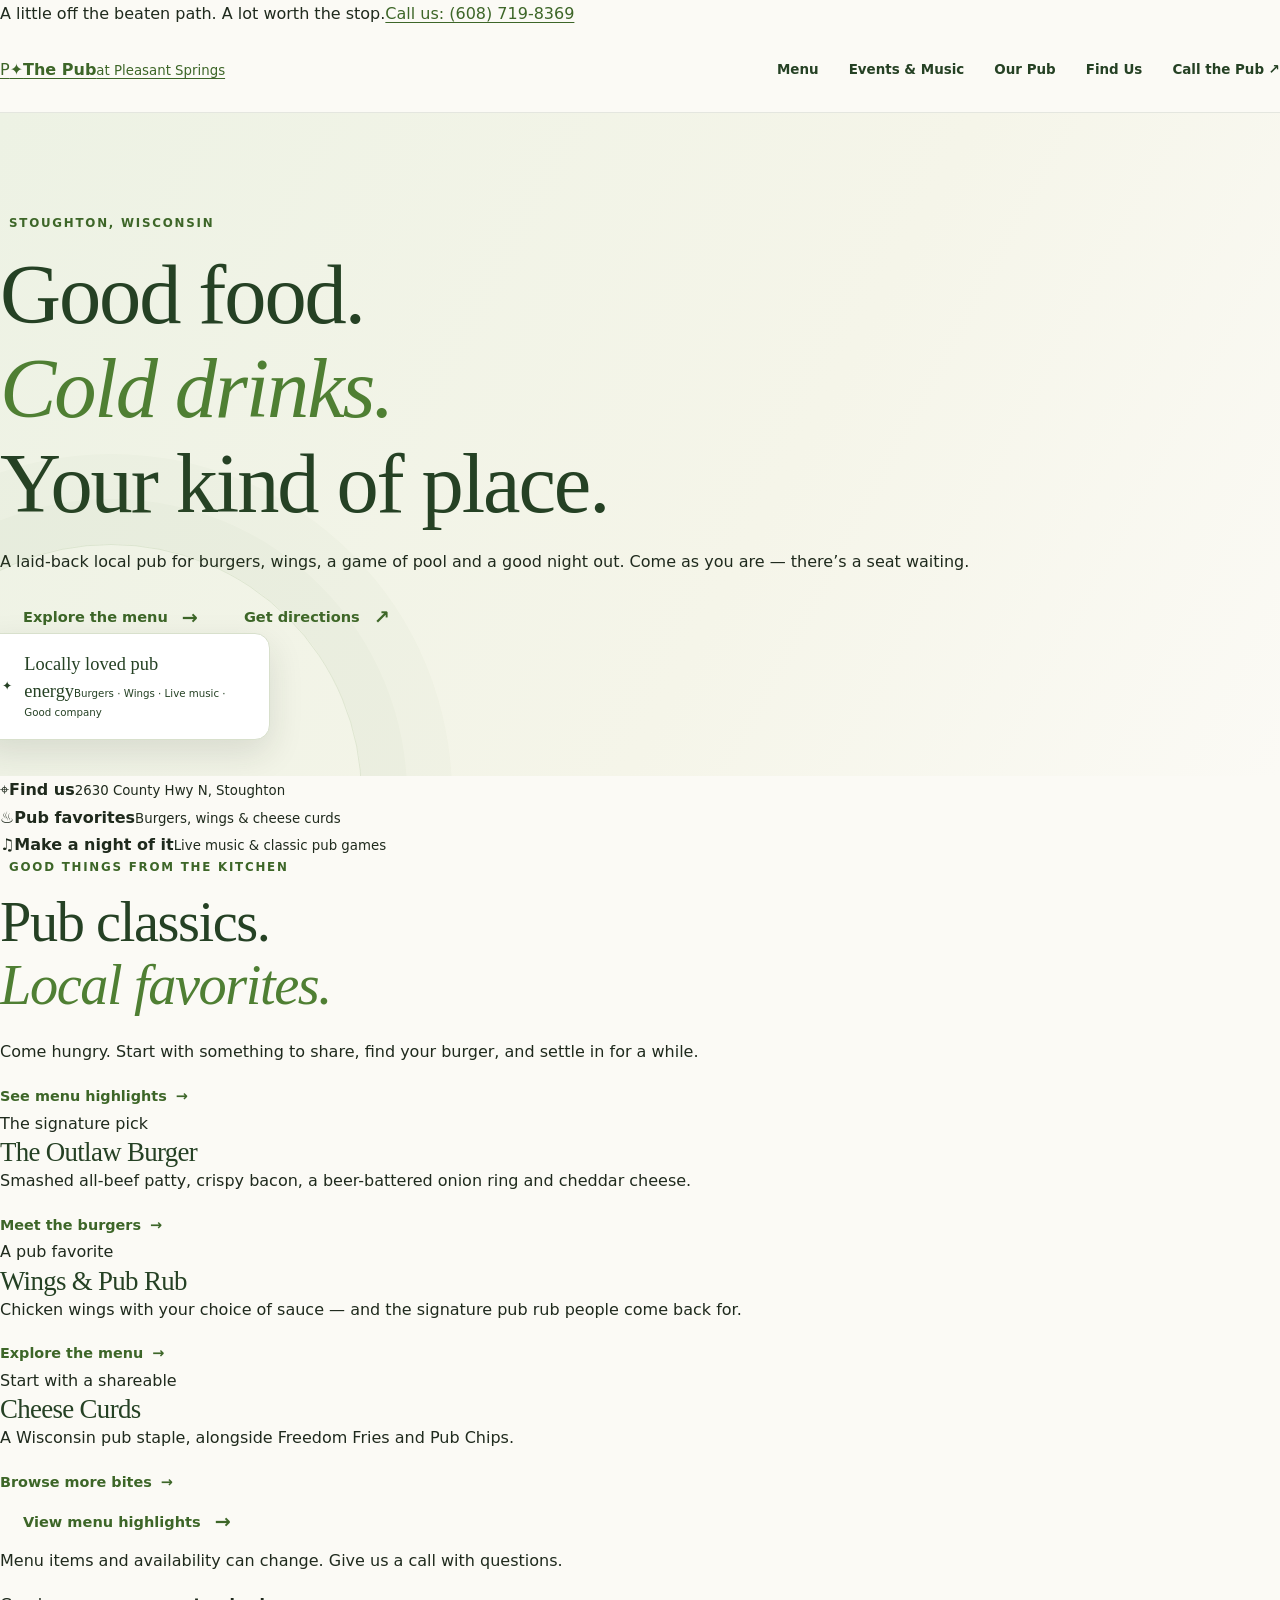
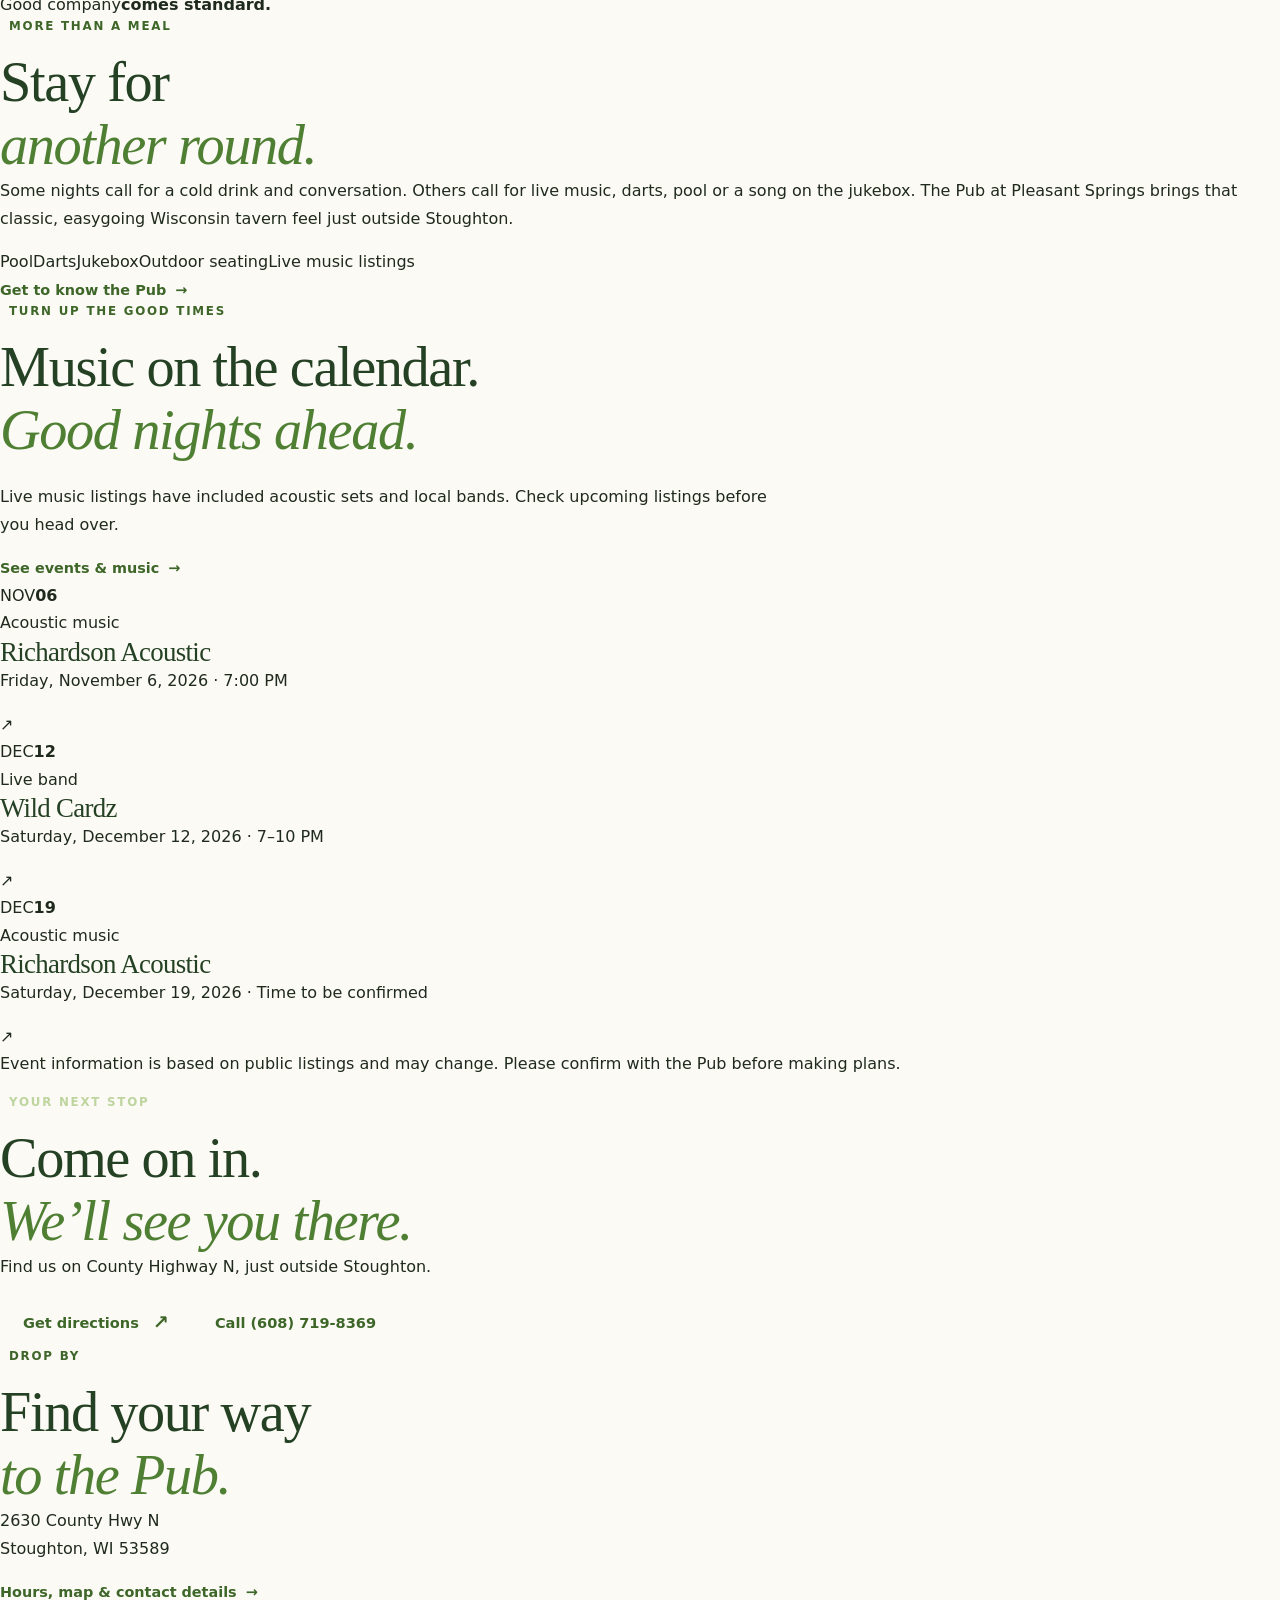
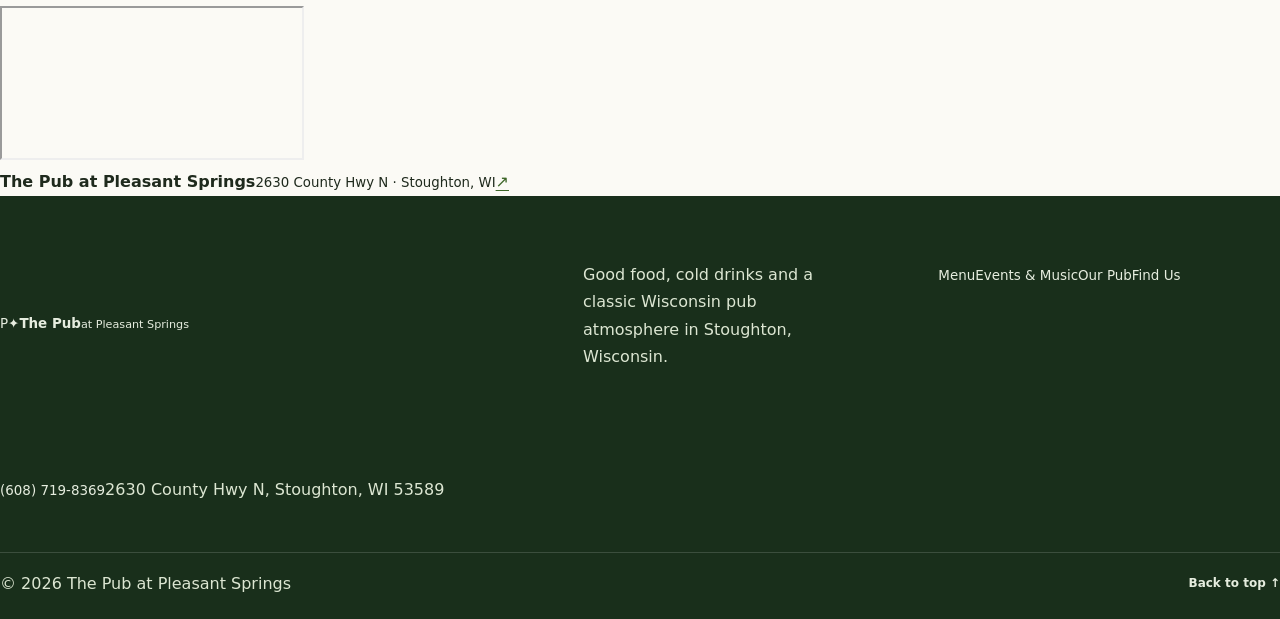
==== commit be009fd4: "Replace WSO demo with The Pub at Pleasant Springs concept" ====
--- a/index.html
+++ b/index.html
@@ -3,117 +3,78 @@
 <head>
   <meta charset="utf-8">
   <meta name="viewport" content="width=device-width, initial-scale=1">
-  <meta name="theme-color" content="#254124">
-  <title>West Star Organics | Certified Organic Plants & GrowMix</title>
-  <meta name="description" content="Family- and veteran-owned certified organic garden center near Madison in Cottage Grove, Wisconsin. Explore organic herb, vegetable, fruit, flower and native plants, plus our own GrowMix, made by an organic grower.">
-  <meta property="og:title" content="West Star Organics | Certified Organic Plants & GrowMix">
-  <meta property="og:description" content="Your source for a successful organic garden. Locally grown organic plants, thoughtful growing practices and our year-round GrowMix.">
+  <meta name="theme-color" content="#191a17">
+  <title>The Pub at Pleasant Springs | Stoughton, Wisconsin</title>
+  <meta name="description" content="Good food, cold drinks, live music and classic Wisconsin tavern atmosphere at The Pub at Pleasant Springs, just outside Stoughton, Wisconsin.">
+  <meta property="og:title" content="The Pub at Pleasant Springs">
+  <meta property="og:description" content="Your kind of local pub. Find the menu, upcoming music, hours and directions.">
   <meta property="og:type" content="website">
   <link rel="preconnect" href="https://fonts.googleapis.com">
   <link rel="preconnect" href="https://fonts.gstatic.com" crossorigin>
-  <link href="https://fonts.googleapis.com/css2?family=Nunito+Sans:wght@400;500;600;700;800&family=Young+Serif&display=swap" rel="stylesheet">
-  <link rel="stylesheet" href="styles.css">
-  <script src="script.js" defer></script>
+  <link href="https://fonts.googleapis.com/css2?family=DM+Sans:wght@400;500;600;700;800&family=Oswald:wght@400;500;600;700&display=swap" rel="stylesheet">
+  <link rel="stylesheet" href="/styles.css">
+  <script src="/script.js" defer></script>
 </head>
 <body>
   <a class="skip-link" href="#main">Skip to content</a>
-  <div class="topline"><div class="container topline-inner"><span>Family- and veteran-owned · Certified organic growing in Wisconsin</span><a href="tel:+16083474346">Questions? Call or text (608) 347-4346</a></div></div>
+  <div class="topbar"><div class="wrap topbar-inner"><span><span class="status-dot"></span> A little off the beaten path. A lot worth the stop.</span><a href="tel:+16087198369">Call us: (608) 719-8369</a></div></div>
   <header class="site-header">
-    <div class="container header-inner">
-      <a class="brand" href="#home" aria-label="West Star Organics home"><img src="https://www.weststarorganics.com/wp-content/uploads/2023/11/cropped-New_WSOLogo.gif" alt="West Star Organics"></a>
-      <button class="menu-toggle" id="menuToggle" type="button" aria-expanded="false" aria-controls="primaryNav"><span class="menu-lines" aria-hidden="true"><i></i><i></i><i></i></span><span>Menu</span></button>
-      <nav class="primary-nav" id="primaryNav" aria-label="Main navigation"><a href="/">Home</a><a href="/garden-center/">Garden Center</a><a href="/variety-list/">Variety List</a><a href="/growmix/">GrowMix</a><a href="/about-us/">About Us</a><a href="/blog/">Blog</a><a href="/wholesale/">Wholesale</a><a class="nav-cta" href="/contact-us/">Contact us <span aria-hidden="true">↗</span></a></nav>
+    <div class="wrap header-inner">
+      <a class="brand" href="/" aria-label="The Pub at Pleasant Springs home"><span class="brand-mark" aria-hidden="true">P<span>✦</span></span><span class="brand-copy"><strong>The Pub</strong><small>at Pleasant Springs</small></span></a>
+      <button class="menu-toggle" id="menuToggle" type="button" aria-expanded="false" aria-controls="primaryNav"><span></span><span></span><span class="sr-only">Toggle navigation</span></button>
+      <nav class="primary-nav" id="primaryNav" aria-label="Main navigation">
+        <a href="/menu/">Menu</a><a href="/events/">Events & Music</a><a href="/about/">Our Pub</a><a href="/contact/">Find Us</a><a class="nav-call" href="tel:+16087198369">Call the Pub <span aria-hidden="true">↗</span></a>
+      </nav>
     </div>
   </header>
   <main id="main">
-    <section class="hero" id="home">
-      <div class="hero-orbit hero-orbit-one" aria-hidden="true"></div><div class="hero-orbit hero-orbit-two" aria-hidden="true"></div>
-      <div class="container hero-layout">
-        <div class="hero-copy">
-          <p class="eyebrow"><span class="eyebrow-dot"></span> Certified organic garden center · Cottage Grove, WI</p>
-          <h1>Grow something <em>good.</em></h1>
-          <p class="hero-subtitle">Your source for a successful organic garden.</p>
-          <p class="hero-description">We are a family- and veteran-owned garden center just 10 minutes outside Madison near Cottage Grove. Our welcoming garden center pairs a 6,000-square-foot retail greenhouse with more than 4,000 square feet of shade structure for a great indoor-outdoor plant-shopping experience.</p>
-          <p class="hero-description hero-description-secondary">We grow strong, healthy plants with care, use our own formulated growing mix and offer support when questions come up. Your success is our success.</p>
-          <div class="button-row"><a class="button button-primary" href="#garden-center">Explore the garden center <span aria-hidden="true">→</span></a><a class="button button-outline" href="#growmix">Meet GrowMix</a></div>
-          <div class="certifications" aria-label="Organic certifications"><div class="certifications-label">Certified with care</div><img src="https://www.weststarorganics.com/wp-content/uploads/2023/11/Organic4colorsealGIF-300x300.gif" alt="USDA Organic seal" loading="lazy"><img src="https://www.weststarorganics.com/wp-content/uploads/2023/11/MOSA_CertOrg_Logo_CMYK-300x228.png" alt="MOSA Certified Organic" loading="lazy"></div>
+    <section class="hero">
+      <div class="hero-photo" role="img" aria-label="A welcoming pub interior"></div><div class="hero-shade"></div>
+      <div class="wrap hero-content">
+        <p class="eyebrow"><span class="eyebrow-line"></span> Stoughton, Wisconsin</p>
+        <h1>Good food.<br><em>Cold drinks.</em><br>Your kind of place.</h1>
+        <p class="hero-intro">A laid-back local pub for burgers, wings, a game of pool and a good night out. Come as you are — there’s a seat waiting.</p>
+        <div class="hero-actions"><a class="button button-gold" href="/menu/">Explore the menu <span aria-hidden="true">→</span></a><a class="button button-ghost" href="https://www.google.com/maps/dir/?api=1&destination=2630+County+Hwy+N,+Stoughton,+WI+53589" target="_blank" rel="noopener noreferrer">Get directions <span aria-hidden="true">↗</span></a></div>
+        <div class="hero-note"><span class="note-star">✦</span><span><strong>Locally loved pub energy</strong><small>Burgers · Wings · Live music · Good company</small></span></div>
+      </div>
+      <div class="hero-stamp" aria-hidden="true"><span>Meet me</span><strong>at<br>the Pub</strong><span>Good times live here</span></div>
+    </section>
+    <div class="quick-strip"><div class="wrap quick-strip-inner"><div><span class="quick-icon">⌖</span><span><strong>Find us</strong><small>2630 County Hwy N, Stoughton</small></span></div><div><span class="quick-icon">♨</span><span><strong>Pub favorites</strong><small>Burgers, wings & cheese curds</small></span></div><div><span class="quick-icon">♫</span><span><strong>Make a night of it</strong><small>Live music & classic pub games</small></span></div></div></div>
+    <section class="section menu-feature" id="favorites">
+      <div class="wrap">
+        <div class="section-heading split-heading"><div><p class="eyebrow"><span class="eyebrow-line"></span> Good things from the kitchen</p><h2>Pub classics.<br><em>Local favorites.</em></h2></div><div class="heading-aside"><p>Come hungry. Start with something to share, find your burger, and settle in for a while.</p><a class="text-link" href="/menu/">See menu highlights <span aria-hidden="true">→</span></a></div></div>
+        <div class="food-grid">
+          <article class="food-card food-card-large"><div class="food-photo food-photo-burger" role="img" aria-label="A hearty pub burger"></div><div class="food-card-copy"><span class="card-kicker">The signature pick</span><h3>The Outlaw Burger</h3><p>Smashed all-beef patty, crispy bacon, a beer-battered onion ring and cheddar cheese.</p><a href="/menu/" class="text-link">Meet the burgers <span aria-hidden="true">→</span></a></div></article>
+          <article class="food-card"><div class="food-photo food-photo-wings" role="img" aria-label="Crispy chicken wings"></div><div class="food-card-copy"><span class="card-kicker">A pub favorite</span><h3>Wings & Pub Rub</h3><p>Chicken wings with your choice of sauce — and the signature pub rub people come back for.</p><a href="/menu/" class="text-link">Explore the menu <span aria-hidden="true">→</span></a></div></article>
+          <article class="food-card"><div class="food-photo food-photo-curds" role="img" aria-label="Golden fried cheese curds"></div><div class="food-card-copy"><span class="card-kicker">Start with a shareable</span><h3>Cheese Curds</h3><p>A Wisconsin pub staple, alongside Freedom Fries and Pub Chips.</p><a href="/menu/" class="text-link">Browse more bites <span aria-hidden="true">→</span></a></div></article>
         </div>
-        <div class="hero-visual"><div class="hero-image-frame"><img src="https://www.weststarorganics.com/wp-content/uploads/2024/02/MainPageBannerImage-scaled.jpg" alt="Healthy plants growing at West Star Organics" fetchpriority="high"></div><div class="hero-note"><span class="note-mark" aria-hidden="true">✳</span><span><strong>Grown with intention.</strong><br>Ready to take root in your garden.</span></div><div class="hero-roundel" aria-label="The property has been certified organic since 1999"><span>Certified<br>organic</span><b>Since<br>1999</b></div></div>
+        <div class="center-action"><a class="button button-dark" href="/menu/">View menu highlights <span aria-hidden="true">→</span></a><p>Menu items and availability can change. Give us a call with questions.</p></div>
       </div>
     </section>
-    <section class="season-banner" aria-label="Seasonal hours announcement"><div class="container season-layout"><div class="season-icon" aria-hidden="true">✿</div><div class="season-copy"><p class="season-kicker">A note for the season</p><h2>Closed for the season — see you next spring.</h2><p>Our set garden-center hours have ended until next February. We are still available for questions and by appointment. Email or text is the best way to reach us, and GrowMix is available year-round.</p></div><a class="button button-light" href="#contact">Email or text us <span aria-hidden="true">→</span></a></div></section>
-    <section class="quick-links section-space-sm" aria-label="Featured information"><div class="container quick-grid">
-      <article class="feature-callout monarch-callout"><a class="monarch-logo" href="https://wimonarchs.org/" target="_blank" rel="noopener noreferrer" aria-label="Learn about the Safe for Monarchs program"><img src="https://www.weststarorganics.com/wp-content/uploads/2026/05/Safe-for-Monarchs-logo-1024x1024-1.png" alt="Safe for Monarchs program logo" loading="lazy"></a><div><p class="eyebrow">Growing for pollinators</p><h3>Safe for Monarchs</h3><p>West Star is proud to be part of the Safe for Monarchs program. Ask us about the native varieties we carry that are great for monarchs.</p><a class="text-link" href="https://wimonarchs.org/" target="_blank" rel="noopener noreferrer">Learn about the program <span aria-hidden="true">↗</span></a></div></article>
-      <article class="feature-callout gift-callout"><div class="gift-icon" aria-hidden="true"><svg viewBox="0 0 64 64"><path d="M10 28h44v29H10zM6 19h52v11H6zM16 19c-7-1-9-12-1-13 8-1 14 13 17 13M48 19c7-1 9-12 1-13-8-1-14 13-17 13M32 19v38"/></svg></div><div><p class="eyebrow">A little green goes a long way</p><h3>Give a gift of growing</h3><p>Some of us just can’t stop thinking about gardening all the time. It’s okay — here’s an option to give a gift of growing.</p><a class="button button-primary button-small" href="https://app.squareup.com/gift/2GSKMKG7R9ZM4/order" target="_blank" rel="noopener noreferrer">Buy a gift card <span aria-hidden="true">↗</span></a></div></article>
-    </div></section>
-    <section class="why-section section-space" id="why-west-star"><div class="container"><div class="section-heading section-heading-centered"><p class="eyebrow">Why West Star Organics?</p><h2>Thoughtful growing.<br><em>Healthier starts.</em></h2><p>As one of Wisconsin’s oldest and largest certified organic greenhouses, we’ve spent years learning how to grow high-quality, strong and healthy plants. We want organic gardening to feel fun, fruitful and enjoyable.</p></div>
-      <div class="quality-grid">
-        <article class="quality-card"><div class="quality-image"><img src="https://www.weststarorganics.com/wp-content/uploads/2023/11/WestStar4.jpg" alt="Healthy organic plants growing in a greenhouse" loading="lazy"></div><div class="quality-text"><span class="quality-number">01</span><h3>Quality is essential</h3><p>Careful growing practices help give your garden a strong start.</p></div></article>
-        <article class="quality-card"><div class="quality-image"><img src="https://www.weststarorganics.com/wp-content/uploads/2023/11/WestStar5.jpg" alt="Sturdy seedlings ready to grow" loading="lazy"></div><div class="quality-text"><span class="quality-number">02</span><h3>Strong, healthy & ready to grow</h3><p>We take extra steps to strengthen plants before they leave the greenhouse.</p></div></article>
-        <article class="quality-card"><div class="quality-image"><img src="https://www.weststarorganics.com/wp-content/uploads/2023/11/PXL_20220419_125734341-scaled.jpg" alt="Rows of plant varieties on display" loading="lazy"></div><div class="quality-text"><span class="quality-number">03</span><h3>A wide variety</h3><p>Explore hundreds of organic and organically managed plant varieties.</p></div></article>
-        <article class="quality-card"><div class="quality-image"><img src="https://www.weststarorganics.com/wp-content/uploads/2023/11/2019Gang.jpg" alt="The West Star Organics team" loading="lazy"></div><div class="quality-text"><span class="quality-number">04</span><h3>Awesome people</h3><p>We care about your garden — and we’re here when questions come up.</p></div></article>
+    <section class="section pub-life">
+      <div class="wrap pub-life-grid">
+        <div class="pub-life-image"><div class="image-label"><span>Good company</span><strong>comes standard.</strong></div></div>
+        <div class="pub-life-copy"><p class="eyebrow"><span class="eyebrow-line"></span> More than a meal</p><h2>Stay for<br><em>another round.</em></h2><p>Some nights call for a cold drink and conversation. Others call for live music, darts, pool or a song on the jukebox. The Pub at Pleasant Springs brings that classic, easygoing Wisconsin tavern feel just outside Stoughton.</p><div class="amenity-list"><span>Pool</span><span>Darts</span><span>Jukebox</span><span>Outdoor seating</span><span>Live music listings</span></div><a class="text-link" href="/about/">Get to know the Pub <span aria-hidden="true">→</span></a></div>
       </div>
-    </div></section>
-    <section class="farm-gallery section-space-sm" aria-labelledby="farm-gallery-title"><div class="container"><div class="gallery-heading"><div><p class="eyebrow">A little look around</p><h2 id="farm-gallery-title">Life at the farm</h2></div><p>Greenhouses, growing spaces and plenty of plant life. And yes — Ninja the Cat is waiting!</p></div><div class="farm-grid">
-      <img class="farm-photo farm-photo-tall" src="https://www.weststarorganics.com/wp-content/uploads/2023/11/WestStar3-1024x768.jpg" alt="Greenhouse at West Star Organics" loading="lazy"><img class="farm-photo" src="https://www.weststarorganics.com/wp-content/uploads/2023/11/WestStar2.jpg" alt="Plants at West Star Organics" loading="lazy"><img class="farm-photo" src="https://www.weststarorganics.com/wp-content/uploads/2023/11/IMG_6081-1024x1024.jpg" alt="Garden center scene" loading="lazy"><img class="farm-photo" src="https://www.weststarorganics.com/wp-content/uploads/2023/11/IMG_0587-1024x768.jpg" alt="Flowers and plants for sale" loading="lazy"><img class="farm-photo farm-photo-wide" src="https://www.weststarorganics.com/wp-content/uploads/2023/11/2-1024x768.jpg" alt="Garden center plants" loading="lazy"><img class="farm-photo" src="https://www.weststarorganics.com/wp-content/uploads/2023/11/WestStarGH6Full-1024x768.jpg" alt="Inside a West Star greenhouse" loading="lazy">
-    </div></div></section>
-    <section class="garden-section section-space" id="garden-center"><div class="container"><div class="section-intro-row"><div><p class="eyebrow">Come grow with us</p><h2>Our organic garden center</h2></div><p class="section-intro">A welcoming place to explore spring plants and find year-round products that help you build healthy soil.</p></div>
-      <div class="garden-layout"><div class="garden-copy"><p>We’re dedicated to providing the best products available for your organic gardening needs. With so many labels imitating the certified organic label, it can be hard to know what you’re buying. Visit us to learn more and choose with confidence.</p><p>Our spring selection of herb, vegetable and flower plants is available from April to June. Year-round, we carry organic gardening products to help you build healthy soil.</p><div class="plant-stats"><div class="plant-stat"><strong>400<span>+</span></strong><p>varieties of certified organic plants, including herbs, tomatoes, peppers, vegetables, fruits, flowers and natives</p></div><div class="plant-stat"><strong>100<span>+</span></strong><p>varieties of organically managed plants</p></div></div><blockquote>Our priority is to grow high-quality, strong and healthy plants that give you the best opportunity for a successful organic gardening experience.</blockquote></div><figure class="garden-image-wrap"><img src="https://www.weststarorganics.com/wp-content/uploads/2023/12/IMG_4866.jpg" alt="Plants at the West Star Organics garden center" loading="lazy"><figcaption>Healthy starts for gardens of every kind.</figcaption></figure></div>
-      <div class="plant-types" aria-label="Plant categories"><span>Herbs</span><span>Tomatoes</span><span>Peppers</span><span>Vegetables</span><span>Fruit</span><span>Flowers</span><span>Native plants</span></div>
-      <div class="growing-method"><div class="growing-text"><p class="eyebrow">How we grow</p><h3>Strong plants start with healthy roots.</h3><p>We want our customers to be able to maintain their plants organically. That’s why we use our own growing-mix recipe to start and grow plants in 3.5-inch or larger pots. The mix contains both fast-acting and slow-release nutrients, plus disease-fighting ingredients to help sustain strong, healthy plants with minimal inputs from customers.</p><p>We also use techniques that improve stem strength and durability. Plants grow in our greenhouses until they’re strong enough to move outside under shade structures. There they receive fresh rainwater, wind to further strengthen their stems, and partial sun to begin acclimating. We get plants outside as soon as they’re ready; after a few days, they’re ready to find a new home.</p></div><div class="growing-photos"><img src="https://www.weststarorganics.com/wp-content/uploads/2023/12/IMG_5267.jpg" alt="Plants growing under a shade structure" loading="lazy"><img src="https://www.weststarorganics.com/wp-content/uploads/2023/12/WestStar3-1024x768.jpg" alt="Inside the greenhouse" loading="lazy"><img src="https://www.weststarorganics.com/wp-content/uploads/2023/11/IMG_0587-1024x768.jpg" alt="Flowering plants ready for gardeners" loading="lazy"></div></div>
-      <div class="organic-note"><div class="organic-note-mark" aria-hidden="true">✳</div><div><h3>Certified organic — and thoughtfully managed</h3><p>Most of our plants are certified organic. Some flower and berry varieties can’t be certified, but we treat them just like our certified plants: grown in West Star media, watered without fertilizers or growth regulators, and managed without synthetic pesticides or herbicides.</p></div></div>
-    </div></section>
-    <section class="variety-section section-space" id="variety-list"><div class="container variety-layout"><div class="variety-copy"><p class="eyebrow eyebrow-light">Plan your garden</p><h2>Find your next favorite plant.</h2><p>Browse the 2026 retail plant variety list before visiting, and start planning what you’d like to grow.</p><a class="button button-light" href="https://www.weststarorganics.com/wp-content/uploads/2026/02/2026-WSO-Retail-Plant-Variety-List-Final_v2-1.pdf" target="_blank" rel="noopener noreferrer">Download the 2026 variety list <span aria-hidden="true">↗</span></a><p class="small-note">Opens the plant variety list as a PDF.</p></div><div class="variety-art" aria-hidden="true"><div class="leaf-stem stem-a"><i></i><i></i><i></i><i></i><i></i></div><div class="leaf-stem stem-b"><i></i><i></i><i></i><i></i></div><div class="variety-stamp"><span>Retail plant</span><strong>Variety<br>List</strong><span>2026 season</span></div></div></div></section>
-    <section class="growmix-section section-space" id="growmix"><div class="container"><div class="section-intro-row growmix-header"><div><p class="eyebrow">From our greenhouse to yours</p><h2>Meet GrowMix.</h2></div><p class="section-intro">Made for organic growers by an organic grower. Available year-round, this blend is at the heart of West Star’s exceptional germination, strong growth and healthy plant production.</p></div>
-      <div class="growmix-main"><div class="growmix-copy"><div class="growmix-lead-mark" aria-hidden="true">G</div><h3>A thoughtful blend, built from years of growing.</h3><p>We developed our growing and seed-starting mix from more than 25 years of experience. We make it here at our garden center and use the same mix for our own seed starting and transplanting.</p><ul class="benefit-list"><li><span class="benefit-icon" aria-hidden="true">✓</span><span><strong>Balanced nutrition</strong> — immediate-use macro- and micronutrients help feed young plants, while slow-release nutrients and minerals support later growth.</span></li><li><span class="benefit-icon" aria-hidden="true">✓</span><span><strong>Smarter water management</strong> — ingredients help maintain moisture, improve drought resistance and route water efficiently to roots.</span></li><li><span class="benefit-icon" aria-hidden="true">✓</span><span><strong>Support for soil life</strong> — microbial life assists nutrient uptake and supports beneficial organisms.</span></li><li><span class="benefit-icon" aria-hidden="true">✓</span><span><strong>Plant protection</strong> — beneficial organisms help protect plants from common diseases.</span></li><li><span class="benefit-icon" aria-hidden="true">✓</span><span><strong>Balanced pH</strong> — blended to support nutrient uptake and plant health.</span></li></ul></div>
-        <div class="growmix-visual"><img class="growmix-main-img" src="https://www.weststarorganics.com/wp-content/uploads/2023/11/GrowMix1-1024x768.jpg" alt="GrowMix ready for gardeners" loading="lazy"><div class="growmix-mini-photos"><img src="https://www.weststarorganics.com/wp-content/uploads/2023/11/GrowMix2-1024x768.jpg" alt="GrowMix in a bucket" loading="lazy"><img src="https://www.weststarorganics.com/wp-content/uploads/2023/11/File_000.jpeg" alt="GrowMix being used for growing" loading="lazy"></div><p class="handwritten-note">A mix we trust in our own growing. <span aria-hidden="true">↙</span></p></div>
+    </section>
+    <section class="section events-preview">
+      <div class="wrap">
+        <div class="section-heading split-heading"><div><p class="eyebrow"><span class="eyebrow-line"></span> Turn up the good times</p><h2>Music on the calendar.<br><em>Good nights ahead.</em></h2></div><div class="heading-aside"><p>Live music listings have included acoustic sets and local bands. Check upcoming listings before you head over.</p><a class="text-link" href="/events/">See events & music <span aria-hidden="true">→</span></a></div></div>
+        <div class="event-cards">
+          <article class="event-card"><div class="event-date"><span>NOV</span><strong>06</strong></div><div><span class="event-type">Acoustic music</span><h3>Richardson Acoustic</h3><p>Friday, November 6, 2026 · 7:00 PM</p></div><span class="event-arrow" aria-hidden="true">↗</span></article>
+          <article class="event-card"><div class="event-date"><span>DEC</span><strong>12</strong></div><div><span class="event-type">Live band</span><h3>Wild Cardz</h3><p>Saturday, December 12, 2026 · 7–10 PM</p></div><span class="event-arrow" aria-hidden="true">↗</span></article>
+          <article class="event-card"><div class="event-date"><span>DEC</span><strong>19</strong></div><div><span class="event-type">Acoustic music</span><h3>Richardson Acoustic</h3><p>Saturday, December 19, 2026 · Time to be confirmed</p></div><span class="event-arrow" aria-hidden="true">↗</span></article>
+        </div>
+        <p class="fine-print">Event information is based on public listings and may change. Please confirm with the Pub before making plans.</p>
       </div>
-      <div class="growmix-uses"><div class="uses-heading"><p class="eyebrow">Ways to use it</p><h3>One mix. Plenty of possibilities.</h3></div><div class="uses-grid">
-        <article class="use-card"><img src="https://www.weststarorganics.com/wp-content/uploads/2023/11/IMG_4386.jpg" alt="Seedlings started in GrowMix" loading="lazy"><div><span>01</span><h4>Seed starting</h4><p>For excellent germination and healthy seedlings.</p></div></article>
-        <article class="use-card"><img src="https://www.weststarorganics.com/wp-content/uploads/2023/11/photo-of-person-sitting-near-potted-plants-1024x683.jpeg" alt="Potted plants growing outside" loading="lazy"><div><span>02</span><h4>Containers & transplanting</h4><p>Use as a growing mix for container growing and transplanting.</p></div></article>
-        <article class="use-card"><img src="https://www.weststarorganics.com/wp-content/uploads/2023/11/AaronRodgersGH-1024x765.jpg" alt="Garden soil being amended" loading="lazy"><div><span>03</span><h4>Garden soil</h4><p>Amend soil to improve texture, biology and nutrients.</p></div></article>
-      </div></div>
-      <div class="pricing-panel"><div class="pricing-intro"><p class="eyebrow">GrowMix pricing</p><h3>Take home the right amount.</h3><p>Need a larger quantity? Send us an email or text and we’ll help with the details.</p><a class="text-link" href="#contact">Ask about GrowMix <span aria-hidden="true">→</span></a></div><div class="price-list" role="table" aria-label="GrowMix pricing">
-        <div class="price-row" role="row"><div role="cell"><strong>5-gallon bucket</strong><span>BYOB — bring your own bucket</span></div><b role="cell">$10.00 <small>/ bucket</small></b></div>
-        <div class="price-row" role="row"><div role="cell"><strong>1 cubic-foot bag</strong></div><b role="cell">$14.00 <small>/ bag</small></b></div>
-        <div class="price-row" role="row"><div role="cell"><strong>Mid-bag</strong><span>40+ cubic feet</span></div><b role="cell">$385.00 <small>/ bag</small></b></div>
-        <div class="price-row" role="row"><div role="cell"><strong>Big-bag</strong><span>60+ cubic feet</span></div><b role="cell">$570.00 <small>/ bag</small></b></div>
-      </div></div>
-    </div></section>
-    <section class="about-section section-space" id="about"><div class="container">
-      <div class="about-intro"><div><p class="eyebrow">Rooted here since 1993</p><h2>A family farm with a growing purpose.</h2></div><p>West Star Farm LLC (DBA West Star Organics) is one of the oldest and largest certified organic growers of spring starter plants. Our 40-acre property has been certified organic since the National Organic Program began in 1999.</p></div>
-      <div class="about-location-grid"><div class="about-landscape"><img src="https://www.weststarorganics.com/wp-content/uploads/2023/12/IMG_20161115_163325707_HDR-scaled.jpg" alt="The West Star Organics farm property" loading="lazy"><div class="landscape-caption"><span class="caption-symbol" aria-hidden="true">✳</span><span>40 acres of land, growing spaces and history<br><strong>Cottage Grove, Wisconsin</strong></span></div></div><div class="about-detail"><h3>Our family and business</h3><p>We are a family-owned and operated business. Located in Cottage Grove, our property includes a wooded walking trail, an acre of greenhouses, an old farmhouse and a barn with a silo, all sitting on nutrient-rich clay loamy soil.</p>
-        <div class="timeline"><article class="timeline-item"><span class="timeline-year">1993</span><div><h4>A farm takes root</h4><p>George and Sandy Kohn bought the farm and immediately began organically managing and building the soil. West Star Farm began by providing high-quality organic produce to local restaurants and markets.</p></div></article><article class="timeline-item"><span class="timeline-year">2004</span><div><h4>The next generation steps in</h4><p>Randy and Tanya Kohn, together with their three daughters, purchased the 1.1-acre home inset into the farm property, allowing them to take a more active role in the day-to-day management and operation of West Star Farm.</p></div></article><article class="timeline-item"><span class="timeline-year">2012</span><div><h4>West Star Organics is born</h4><p>After more than 25 years of growing organic transplants for their fields, other farmers, wholesale and retail customers, and UW–Madison research programs, West Star Farm shifted its sole focus to greenhouse and nursery operations. Greenhouse capacity expanded, a Garden Center Market opened on the farm, and the team focused on making its certified organic plants the most successful plants available.</p></div></article></div>
-      </div></div>
-      <figure class="family-photo"><img src="https://www.weststarorganics.com/wp-content/uploads/2023/12/DSC_0213-scaled.jpg" alt="The Kohn family" loading="lazy"><figcaption>The Kohn family</figcaption></figure>
-      <div class="mission-values-grid"><article class="mission-card"><p class="eyebrow eyebrow-light">What guides us</p><h3>Our mission</h3><p>To provide our customers with the highest-quality, strongest and healthiest certified organic plants with the greatest potential for successful growth.</p><div class="mission-divider"></div><h3>Our passion</h3><p>We believe the relationship doesn’t end with the sale — it only begins to grow. We make every effort to support our customers and answer their questions. Our goal is to help people enjoy a successful organic garden and the many fruits of their labor.</p></article><div class="values-panel"><p class="eyebrow">Our values</p><h3>Good growing starts with good principles.</h3><ul class="values-list"><li>We value the principles and practices of organic growing.</li><li>We respect the land we’ve been provided and continually manage it with sustainable practices.</li><li>We operate with the highest level of integrity, honesty and responsibility.</li><li>We’re committed to being an active member of the community and maintaining our social responsibility.</li></ul></div></div>
-    </div></section>
-    <section class="news-section section-space" id="blog"><div class="container"><div class="section-intro-row news-heading"><div><p class="eyebrow">From the greenhouse</p><h2>News & announcements</h2></div><p class="section-intro">Seasonal updates and notes from West Star Organics.</p></div><div class="news-grid">
-      <article class="news-card news-card-featured"><div class="news-image"><img src="https://www.weststarorganics.com/wp-content/uploads/2023/11/WestStarGH6Full-1024x768.jpg" alt="Greenhouse at West Star Organics" loading="lazy"><span class="news-category">Garden center</span></div><div class="news-content"><p class="news-meta">By Randal Kohn <span>·</span> June 15, 2026</p><h3><a class="post-title-link" href="/current-hours-availability/">Current hours</a></h3><p><strong>End of spring 2026 — ready for 2027!</strong></p><p>Thank you for a great spring garden season. We hope your gardens flourish and produce huge bounties of fruit, veggies and blooms.</p><p>Our set hours have ended until next February. We’re still available for questions and by appointment. The best way to contact us is by email or text. Our GrowMix is available year-round.</p><p><strong>Closed for the season — see you next spring.</strong></p></div></article>
-      <article class="news-card"><div class="news-image"><img src="https://www.weststarorganics.com/wp-content/uploads/2023/11/GrowMix1-1024x768.jpg" alt="GrowMix growing and seed-starting mix" loading="lazy"><span class="news-category">GrowMix</span></div><div class="news-content"><p class="news-meta">By Randal Kohn <span>·</span> June 9, 2025</p><h3><a class="post-title-link" href="/seed-and-growmix/">GrowMix available year-round</a></h3><p>Our growing and seed-starter mix is the same mix we use for seed starting and transplanting. Developed from more than 25 years of growing experience, we make it here at our garden center.</p><p>It’s available by the 5-gallon bucket or in 1-cubic-foot bags. For larger quantities, just send us an email or text.</p><p>Thank you, and happy garden planning!</p><a class="text-link" href="#growmix">Explore GrowMix <span aria-hidden="true">→</span></a></div></article>
-    </div><div class="archive-link-row"><a class="button button-outline" href="/blog/">Visit the full blog <span aria-hidden="true">→</span></a></div></div></section>
-    <section class="contact-section section-space" id="contact"><div class="container">
-      <div class="contact-heading"><p class="eyebrow eyebrow-light">We’re here to help</p><h2>Let’s talk plants.</h2><p>Questions about plants, GrowMix or a visit? Reach out by email or text — especially while our seasonal garden-center hours are closed.</p></div>
-      <div class="contact-layout"><div class="contact-details">
-        <div class="contact-detail"><span class="contact-symbol" aria-hidden="true">✉</span><div><span>Email us</span><a href="mailto:info@weststarorganics.com">info@weststarorganics.com</a></div></div>
-        <div class="contact-detail"><span class="contact-symbol" aria-hidden="true">↗</span><div><span>Text or call</span><a href="tel:+16083474346">(608) 347-4346</a></div></div>
-        <div class="contact-detail"><span class="contact-symbol" aria-hidden="true">⌖</span><div><span>Visit us</span><p>2555 W Star Rd<br>Cottage Grove, WI 53527</p></div></div>
-        <div class="contact-detail"><span class="contact-symbol" aria-hidden="true">◷</span><div><span>Hours</span><p>Closed for the season. We’re available for questions and by appointment. See the <a class="contact-inline-link" href="#blog">latest update</a>.</p></div></div>
-        <a class="map-link" href="https://www.google.com/maps?q=2555+W+Star+Rd,+Cottage+Grove,+WI+53527" target="_blank" rel="noopener noreferrer"><span>Open directions in Google Maps</span><span aria-hidden="true">↗</span></a>
-        <div class="map-frame"><iframe title="Map to West Star Organics in Cottage Grove, Wisconsin" loading="lazy" src="https://www.google.com/maps?q=2555+W+Star+Rd,+Cottage+Grove,+WI+53527&amp;output=embed" referrerpolicy="no-referrer-when-downgrade"></iframe></div>
-      </div>
-      <form class="contact-form" id="contactForm"><div class="form-topline"><span class="form-leaf" aria-hidden="true">✳</span><div><h3>Send us a message</h3><p>Tell us what you’re growing or how we can help.</p></div></div>
-        <label for="contactName">Name <span class="optional">(optional)</span></label><input id="contactName" name="name" type="text" autocomplete="name" placeholder="Your name">
-        <div class="form-two-col"><div><label for="contactEmail">Email <span aria-hidden="true">*</span></label><input id="contactEmail" name="email" type="email" autocomplete="email" required placeholder="you@example.com"></div><div><label for="contactSubject">Subject <span aria-hidden="true">*</span></label><input id="contactSubject" name="subject" type="text" required placeholder="How can we help?"></div></div>
-        <label for="contactMessage">Your message <span aria-hidden="true">*</span></label><textarea id="contactMessage" name="message" required rows="5" placeholder="Write your message here..."></textarea>
-        <button class="button button-primary form-submit" type="submit">Open email to send <span aria-hidden="true">→</span></button><p class="form-note" id="formMessage" role="status" aria-live="polite">This form opens your email app with your message ready to send.</p>
-      </form></div>
-    </div></section>
+    </section>
+    <section class="visit-band">
+      <div class="wrap visit-band-inner"><div><p class="eyebrow eyebrow-light"><span class="eyebrow-line"></span> Your next stop</p><h2>Come on in.<br><em>We’ll see you there.</em></h2><p>Find us on County Highway N, just outside Stoughton.</p></div><div class="visit-actions"><a class="button button-gold" href="https://www.google.com/maps/dir/?api=1&destination=2630+County+Hwy+N,+Stoughton,+WI+53589" target="_blank" rel="noopener noreferrer">Get directions <span aria-hidden="true">↗</span></a><a class="button button-ghost" href="tel:+16087198369">Call (608) 719-8369</a></div></div>
+    </section>
+    <section class="section visit-section">
+      <div class="wrap visit-grid"><div class="visit-copy"><p class="eyebrow"><span class="eyebrow-line"></span> Drop by</p><h2>Find your way<br><em>to the Pub.</em></h2><p class="address-large">2630 County Hwy N<br>Stoughton, WI 53589</p><a class="text-link" href="/contact/">Hours, map & contact details <span aria-hidden="true">→</span></a></div><div class="map-card"><iframe title="Map to The Pub at Pleasant Springs" loading="lazy" src="https://www.google.com/maps?q=2630+County+Hwy+N,+Stoughton,+WI+53589&output=embed" referrerpolicy="no-referrer-when-downgrade"></iframe><div class="map-card-bottom"><span><strong>The Pub at Pleasant Springs</strong><small>2630 County Hwy N · Stoughton, WI</small></span><a href="https://www.google.com/maps/dir/?api=1&destination=2630+County+Hwy+N,+Stoughton,+WI+53589" target="_blank" rel="noopener noreferrer" aria-label="Get directions in Google Maps">↗</a></div></div></div>
+    </section>
   </main>
-  <footer class="site-footer"><div class="container footer-main">
-    <div class="footer-brand-column"><a class="footer-brand" href="#home"><img src="https://www.weststarorganics.com/wp-content/uploads/2023/11/cropped-New_WSOLogo.gif" alt="West Star Organics"></a><p>Family- and veteran-owned certified organic garden center, rooted in Cottage Grove, Wisconsin.</p><div class="footer-certifications"><img src="https://www.weststarorganics.com/wp-content/uploads/2023/11/Organic4colorsealGIF-300x300.gif" alt="USDA Organic seal" loading="lazy"><img src="https://www.weststarorganics.com/wp-content/uploads/2023/11/MOSA_CertOrg_Logo_CMYK-300x228.png" alt="MOSA Certified Organic" loading="lazy"></div></div>
-    <div class="footer-nav-column"><h3>Explore</h3><a href="/">Home</a><a href="/garden-center/">Garden Center</a><a href="/variety-list/">Variety List</a><a href="/growmix/">GrowMix</a><a href="/about-us/">About Us</a><a href="/blog/">Blog & announcements</a><a href="/wholesale/">Wholesale</a><a href="/contact-us/">Contact us</a></div>
-    <div class="footer-contact-column"><h3>Stay connected</h3><a href="https://www.facebook.com/weststarorganics/" target="_blank" rel="noopener noreferrer">Facebook <span aria-hidden="true">↗</span></a><a href="https://www.instagram.com/weststarorganics/" target="_blank" rel="noopener noreferrer">Instagram <span aria-hidden="true">↗</span></a><a href="mailto:info@weststarorganics.com">info@weststarorganics.com</a><a href="tel:+16083474346">(608) 347-4346</a><p>2555 W Star Rd<br>Cottage Grove, WI 53527</p></div>
-  </div><div class="container footer-bottom"><p>© 2026 West Star Organics</p><a href="#home">Back to top ↑</a></div></footer>
+  <footer class="site-footer"><div class="wrap footer-main"><a class="brand footer-brand" href="/"><span class="brand-mark" aria-hidden="true">P<span>✦</span></span><span class="brand-copy"><strong>The Pub</strong><small>at Pleasant Springs</small></span></a><p>Good food, cold drinks and a classic Wisconsin pub atmosphere in Stoughton, Wisconsin.</p><nav aria-label="Footer navigation"><a href="/menu/">Menu</a><a href="/events/">Events & Music</a><a href="/about/">Our Pub</a><a href="/contact/">Find Us</a></nav><div class="footer-contact"><a href="tel:+16087198369">(608) 719-8369</a><span>2630 County Hwy N, Stoughton, WI 53589</span></div></div><div class="wrap footer-bottom"><span>© <span id="year">2026</span> The Pub at Pleasant Springs</span><a href="#main">Back to top ↑</a></div></footer>
 </body>
 </html>
--- a/styles.css
+++ b/styles.css
@@ -468,4 +468,101 @@
 @media (prefers-reduced-motion: reduce) {
   html { scroll-behavior: auto; }
   *,*::before,*::after { animation-duration: .01ms !important; animation-iteration-count: 1 !important; transition-duration: .01ms !important; scroll-behavior: auto !important; }
-}+}
+
+/* Shared layouts for the original multi-page site */
+.post-title-link { color: inherit; text-decoration: none; }
+.post-title-link:hover { color: var(--leaf-dark); text-decoration: underline; }
+.archive-link-row { display:flex; justify-content:center; margin-top:30px; }
+.inner-hero { position:relative; overflow:hidden; padding:clamp(52px,7vw,90px) 0; background:linear-gradient(122deg,#edf2e4 0%,#f6f6ec 62%,#fbfaf5 100%); }
+.inner-hero::after { content:""; position:absolute; right:-100px; top:-180px; width:390px; height:390px; border:1px solid rgba(79,127,51,.14); border-radius:50%; box-shadow:0 0 0 34px rgba(79,127,51,.025),0 0 0 68px rgba(79,127,51,.025); pointer-events:none; }
+.inner-hero .container { position:relative; z-index:1; }
+.inner-hero .eyebrow { margin-bottom:18px; }
+.inner-hero h1 { max-width:900px; font-size:clamp(2.8rem,5.8vw,5rem); }
+.inner-hero .page-lead { max-width:760px; margin:20px 0 0; color:var(--muted); font-size:clamp(1rem,1.6vw,1.17rem); }
+.breadcrumb { display:flex; flex-wrap:wrap; gap:9px; align-items:center; margin-bottom:20px; color:var(--muted); font-size:.77rem; font-weight:700; }
+.breadcrumb a { color:var(--leaf-dark); text-decoration:none; }
+.breadcrumb a:hover { text-decoration:underline; }
+.page-content { padding-block:clamp(52px,7vw,85px); }
+.page-content-white { background:white; }
+.page-grid { display:grid; grid-template-columns:minmax(0,1fr) 300px; gap:34px; align-items:start; }
+.page-main-copy > p { color:var(--muted); }
+.page-main-copy h2 { margin:38px 0 16px; font-size:clamp(1.9rem,3vw,2.7rem); }
+.page-main-copy h3 { margin:28px 0 12px; font-size:1.6rem; }
+.page-main-copy h2:first-child,.page-main-copy h3:first-child { margin-top:0; }
+.content-panel { padding:clamp(23px,3.5vw,38px); border:1px solid var(--line); border-radius:var(--radius); background:white; }
+.content-panel-sage { background:var(--sage); border-color:transparent; }
+.content-panel-dark { color:white; background:var(--forest); border-color:transparent; }
+.content-panel-dark h2,.content-panel-dark h3 { color:white; }
+.content-panel-dark p { color:#dfe8d6; }
+.sidebar-stack { display:grid; gap:18px; }
+.sidebar-stack .content-panel h3 { margin:0 0 12px; font-size:1.4rem; }
+.sidebar-stack .content-panel p { color:var(--muted); font-size:.89rem; }
+.sidebar-stack .content-panel-dark p { color:#dfe8d6; }
+.sidebar-links { display:grid; gap:10px; }
+.sidebar-links a { color:var(--forest); text-decoration:none; font-size:.88rem; font-weight:800; }
+.sidebar-links a:hover { color:var(--leaf); text-decoration:underline; }
+.page-photo { width:100%; max-height:580px; object-fit:cover; border-radius:var(--radius); }
+.two-column-copy { display:grid; grid-template-columns:1fr 1fr; gap:30px; align-items:start; }
+.info-tiles { display:grid; grid-template-columns:repeat(3,1fr); gap:16px; margin-top:30px; }
+.info-tile { padding:23px; background:var(--sage); border-radius:15px; }
+.info-tile .tile-number { display:block; color:var(--leaf); font:400 2.2rem/1.1 "Young Serif",Georgia,serif; }
+.info-tile h3 { margin:11px 0 9px; font-size:1.23rem; }
+.info-tile p { margin:0; color:var(--muted); font-size:.84rem; }
+.page-cta { display:flex; align-items:center; justify-content:space-between; gap:24px; margin-top:42px; padding:30px 34px; color:white; background:var(--forest); border-radius:var(--radius); }
+.page-cta h3 { margin:0 0 7px; color:white; }
+.page-cta p { margin:0; color:#dfe8d6; font-size:.9rem; }
+.page-cta .button { flex-shrink:0; }
+.archive-intro { display:flex; justify-content:space-between; align-items:end; gap:24px; margin-bottom:35px; }
+.archive-intro p { max-width:520px; margin:0 0 7px; color:var(--muted); }
+.category-list { display:flex; flex-wrap:wrap; gap:9px; margin-bottom:30px; }
+.category-pill { display:inline-flex; padding:7px 13px; color:var(--forest); background:var(--sage); border-radius:999px; font-size:.72rem; font-weight:800; text-decoration:none; }
+.blog-archive-grid { display:grid; grid-template-columns:repeat(2,minmax(0,1fr)); gap:22px; }
+.archive-card { overflow:hidden; display:flex; flex-direction:column; background:white; border:1px solid var(--line); border-radius:17px; }
+.archive-card-image img { width:100%; aspect-ratio:16/9; object-fit:cover; }
+.archive-card-body { display:flex; flex-direction:column; flex:1; padding:25px; }
+.archive-card-body h2 { margin:10px 0 13px; font-size:1.8rem; }
+.archive-card-body h2 a { color:var(--forest); text-decoration:none; }
+.archive-card-body h2 a:hover { color:var(--leaf-dark); }
+.archive-card-body p:not(.news-meta) { color:var(--muted); font-size:.9rem; }
+.archive-card-body .text-link { align-self:flex-start; margin-top:auto; padding-top:8px; }
+.article-wrap { max-width:850px; margin:0 auto; }
+.article-meta { display:flex; flex-wrap:wrap; gap:9px; align-items:center; margin-bottom:22px; color:var(--muted); font-size:.8rem; font-weight:700; }
+.article-wrap h1 { margin-bottom:22px; font-size:clamp(2.8rem,6vw,4.7rem); }
+.article-body { color:var(--muted); font-size:1.04rem; }
+.article-body p { margin-bottom:1.15rem; }
+.article-body h2 { margin:35px 0 14px; color:var(--forest); font-size:2rem; }
+.article-body a { font-weight:800; }
+.article-feature-image { width:100%; max-height:470px; aspect-ratio:16/8.2; object-fit:cover; margin:0 0 35px; border-radius:var(--radius); }
+.article-callout { margin:28px 0; padding:24px 28px; color:var(--forest); background:var(--sage); border-left:4px solid var(--leaf); border-radius:0 12px 12px 0; font:400 1.35rem/1.45 "Young Serif",Georgia,serif; }
+.price-table { width:100%; border-collapse:collapse; background:white; border:1px solid var(--line); border-radius:14px; overflow:hidden; }
+.price-table th,.price-table td { padding:15px 18px; text-align:left; border-bottom:1px solid var(--line); }
+.price-table th { color:var(--forest); background:var(--sage); font-size:.83rem; }
+.price-table td { color:var(--muted); font-size:.9rem; }
+.price-table td:last-child { color:var(--forest); text-align:right; white-space:nowrap; font-weight:800; }
+.price-table tr:last-child td { border-bottom:0; }
+.wide-gallery { display:grid; grid-template-columns:repeat(3,1fr); gap:14px; }
+.wide-gallery img { width:100%; aspect-ratio:4/3; object-fit:cover; border-radius:13px; }
+.page-contact-layout { display:grid; grid-template-columns:.9fr 1.1fr; gap:35px; align-items:start; }
+.page-contact-layout .contact-form { border:1px solid var(--line); }
+.page-contact-layout .contact-form .form-note { color:var(--muted); }
+.page-contact-info .contact-detail > div > span { color:var(--leaf-dark); }
+.page-contact-info .contact-detail a,.page-contact-info .contact-detail p { color:var(--forest); }
+.page-contact-info .contact-symbol { color:var(--forest); background:var(--sage); border-color:var(--line); }
+.page-contact-info .map-link { color:var(--forest); border-color:var(--line); }
+.page-contact-info .map-frame { border-color:var(--line); }
+.page-contact-info .map-frame iframe { filter:none; }
+@media(max-width:900px) { .page-grid { grid-template-columns:1fr; } .sidebar-stack { grid-template-columns:repeat(2,minmax(0,1fr)); } .page-contact-layout { grid-template-columns:1fr; } }
+@media(max-width:720px) {
+ .inner-hero { padding-block:45px 42px; } .inner-hero h1 { font-size:clamp(2.6rem,11vw,4rem); }
+ .page-grid,.two-column-copy { grid-template-columns:1fr; } .sidebar-stack { grid-template-columns:1fr; }
+ .info-tiles,.wide-gallery { grid-template-columns:1fr; } .page-cta { flex-direction:column; align-items:flex-start; padding:24px 20px; }
+ .archive-intro { display:block; } .archive-intro > p { margin-top:15px; }
+ .blog-archive-grid { grid-template-columns:1fr; } .archive-card-body { padding:21px; }
+ .article-wrap h1 { font-size:clamp(2.6rem,11vw,4rem); } .article-feature-image { aspect-ratio:4/3; }
+ .price-table th,.price-table td { padding:12px 11px; font-size:.82rem; }
+}
+
+.primary-nav > a[aria-current="page"] { color: var(--leaf-dark); text-decoration: underline; text-underline-offset: 7px; text-decoration-thickness: 2px; }
+.primary-nav > a.nav-cta[aria-current="page"] { color: white; text-decoration: none; background: var(--leaf-dark); }
+@media (max-width:980px) { .primary-nav > a[aria-current="page"]:not(.nav-cta) { background: var(--sage); border-radius: 8px; padding-left: 10px; } }
